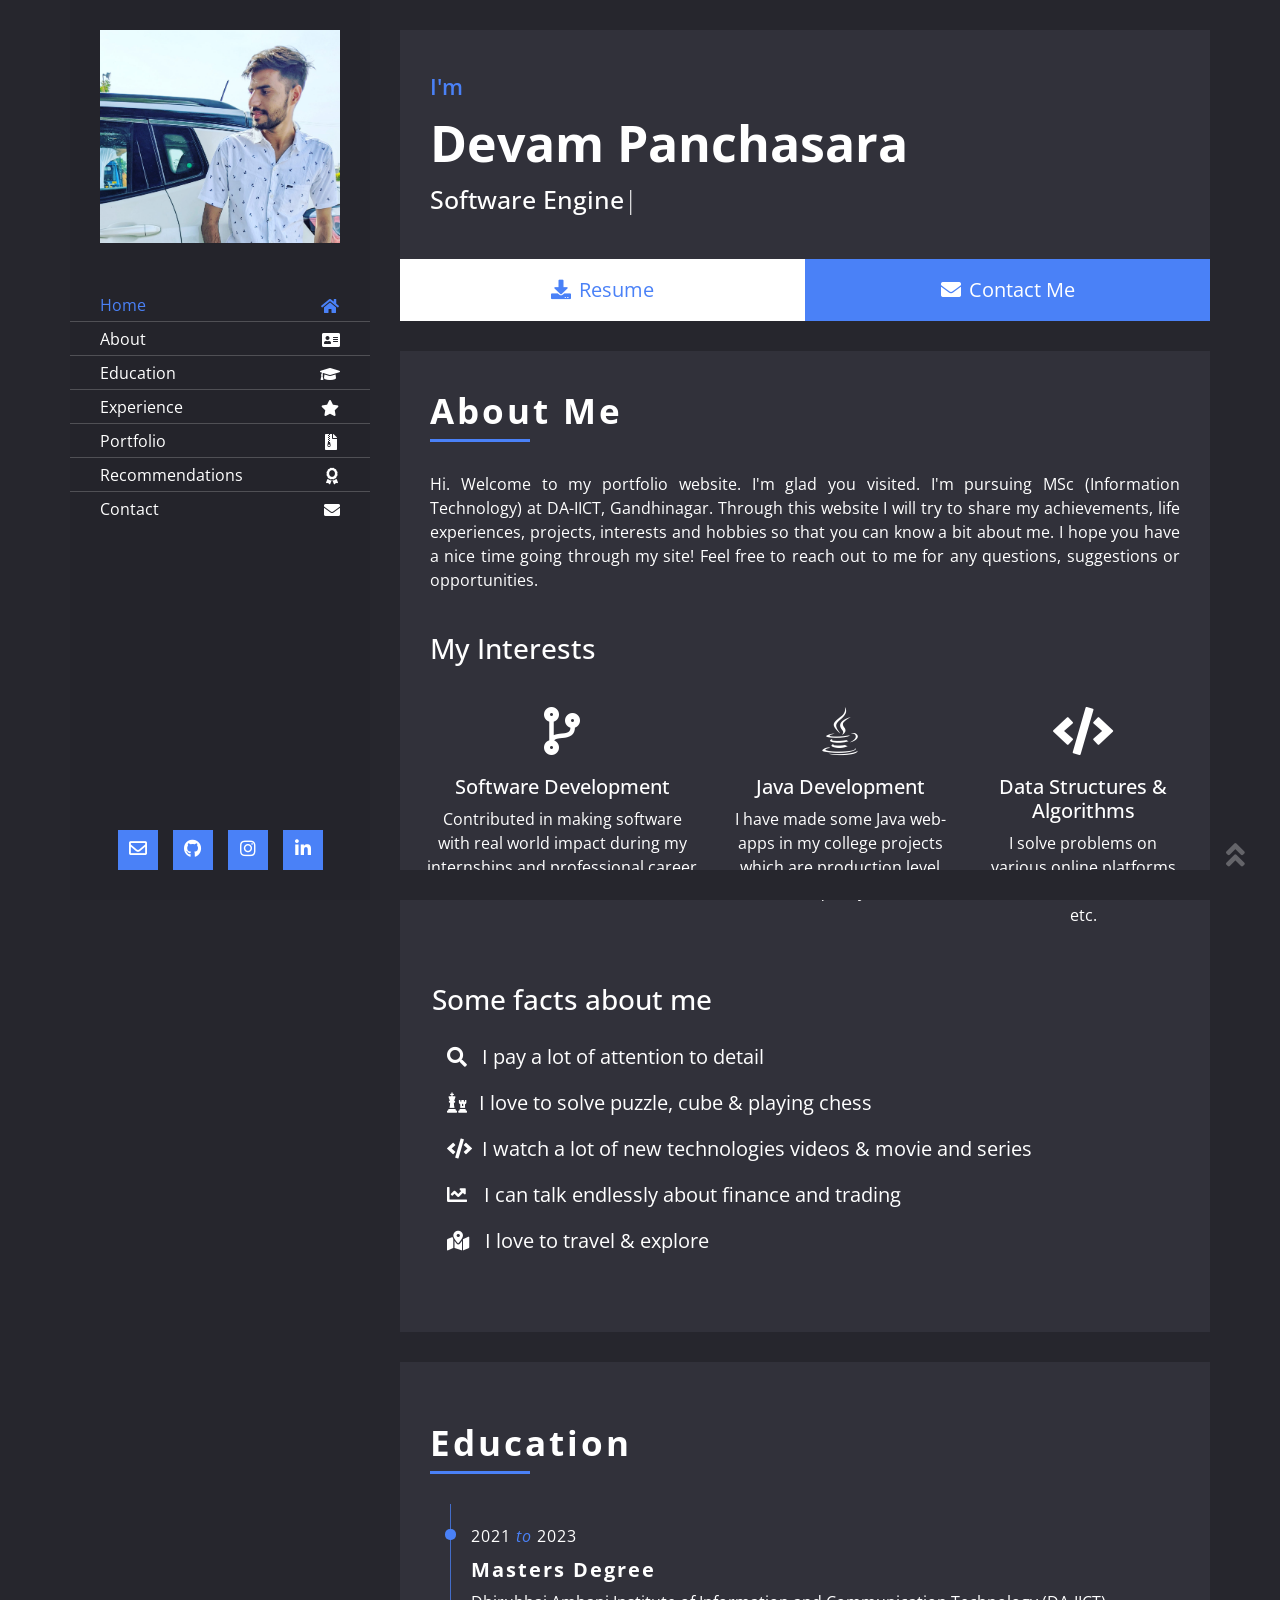
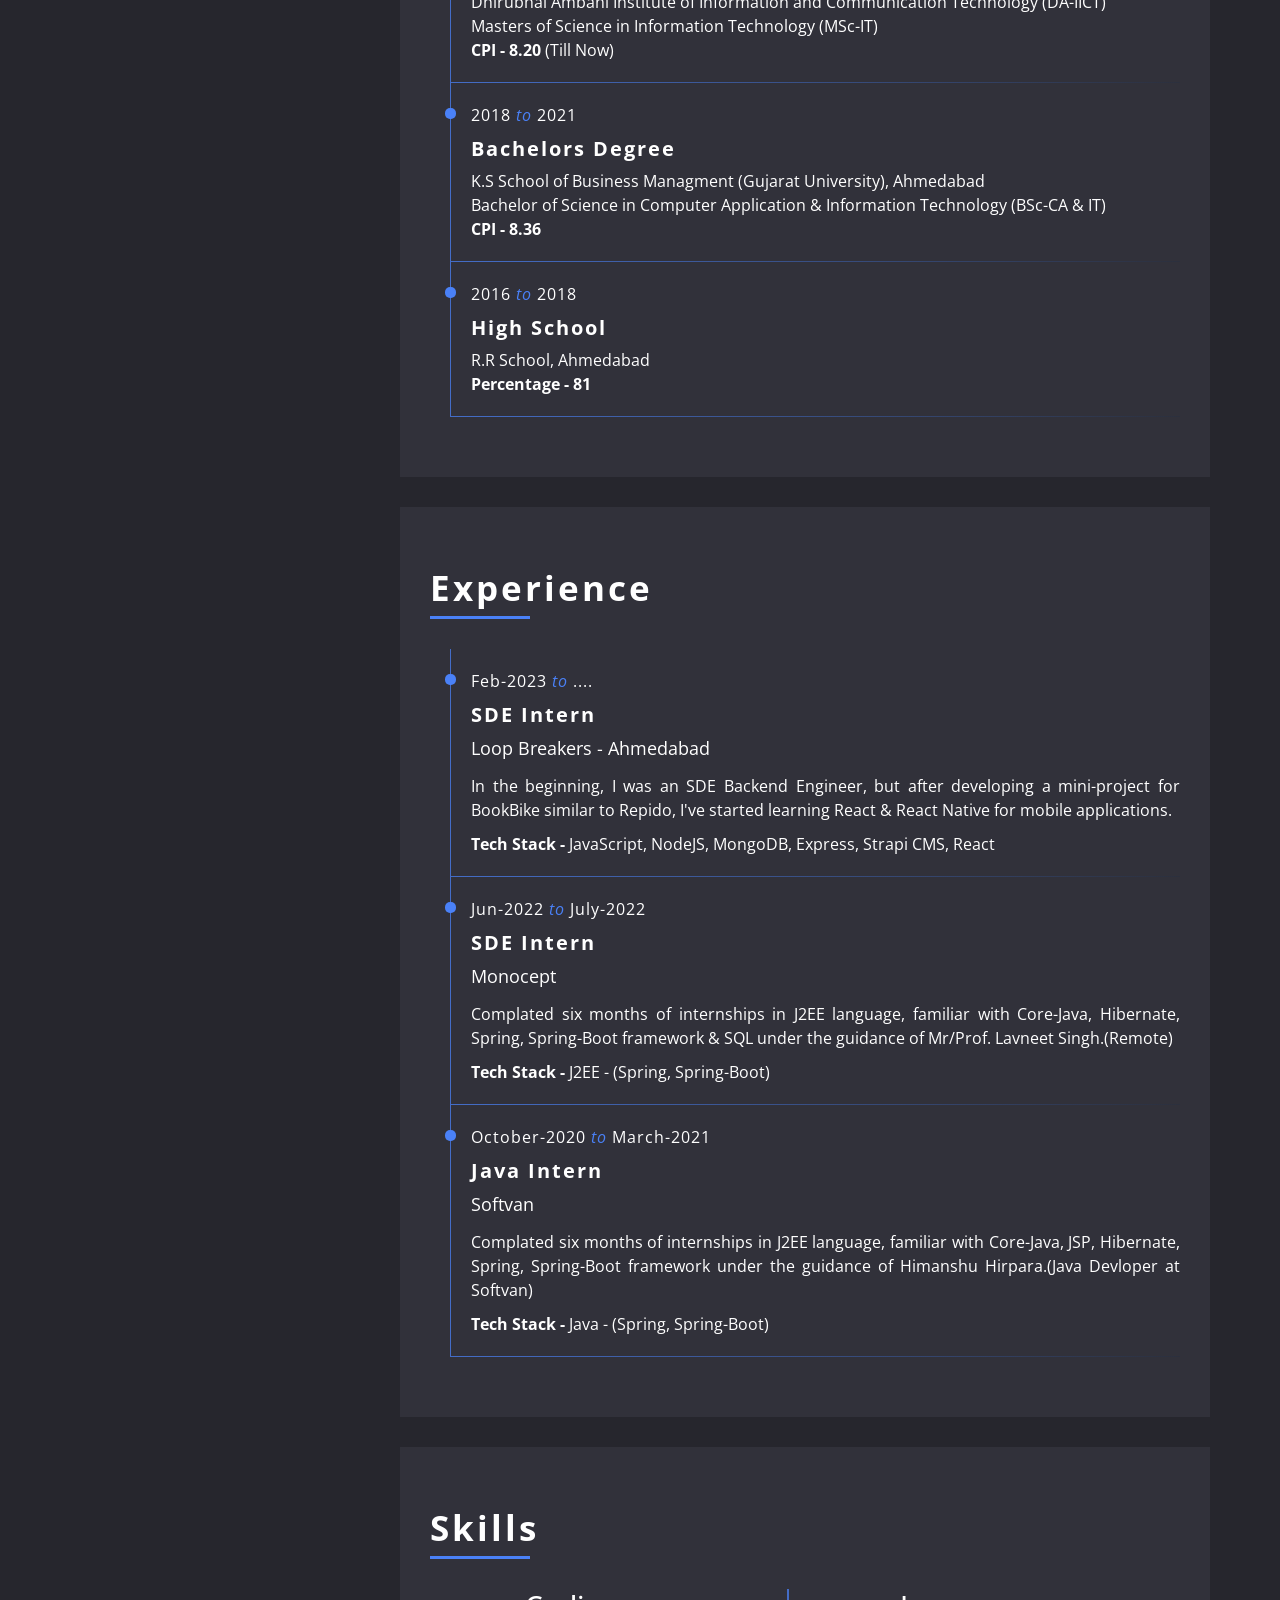
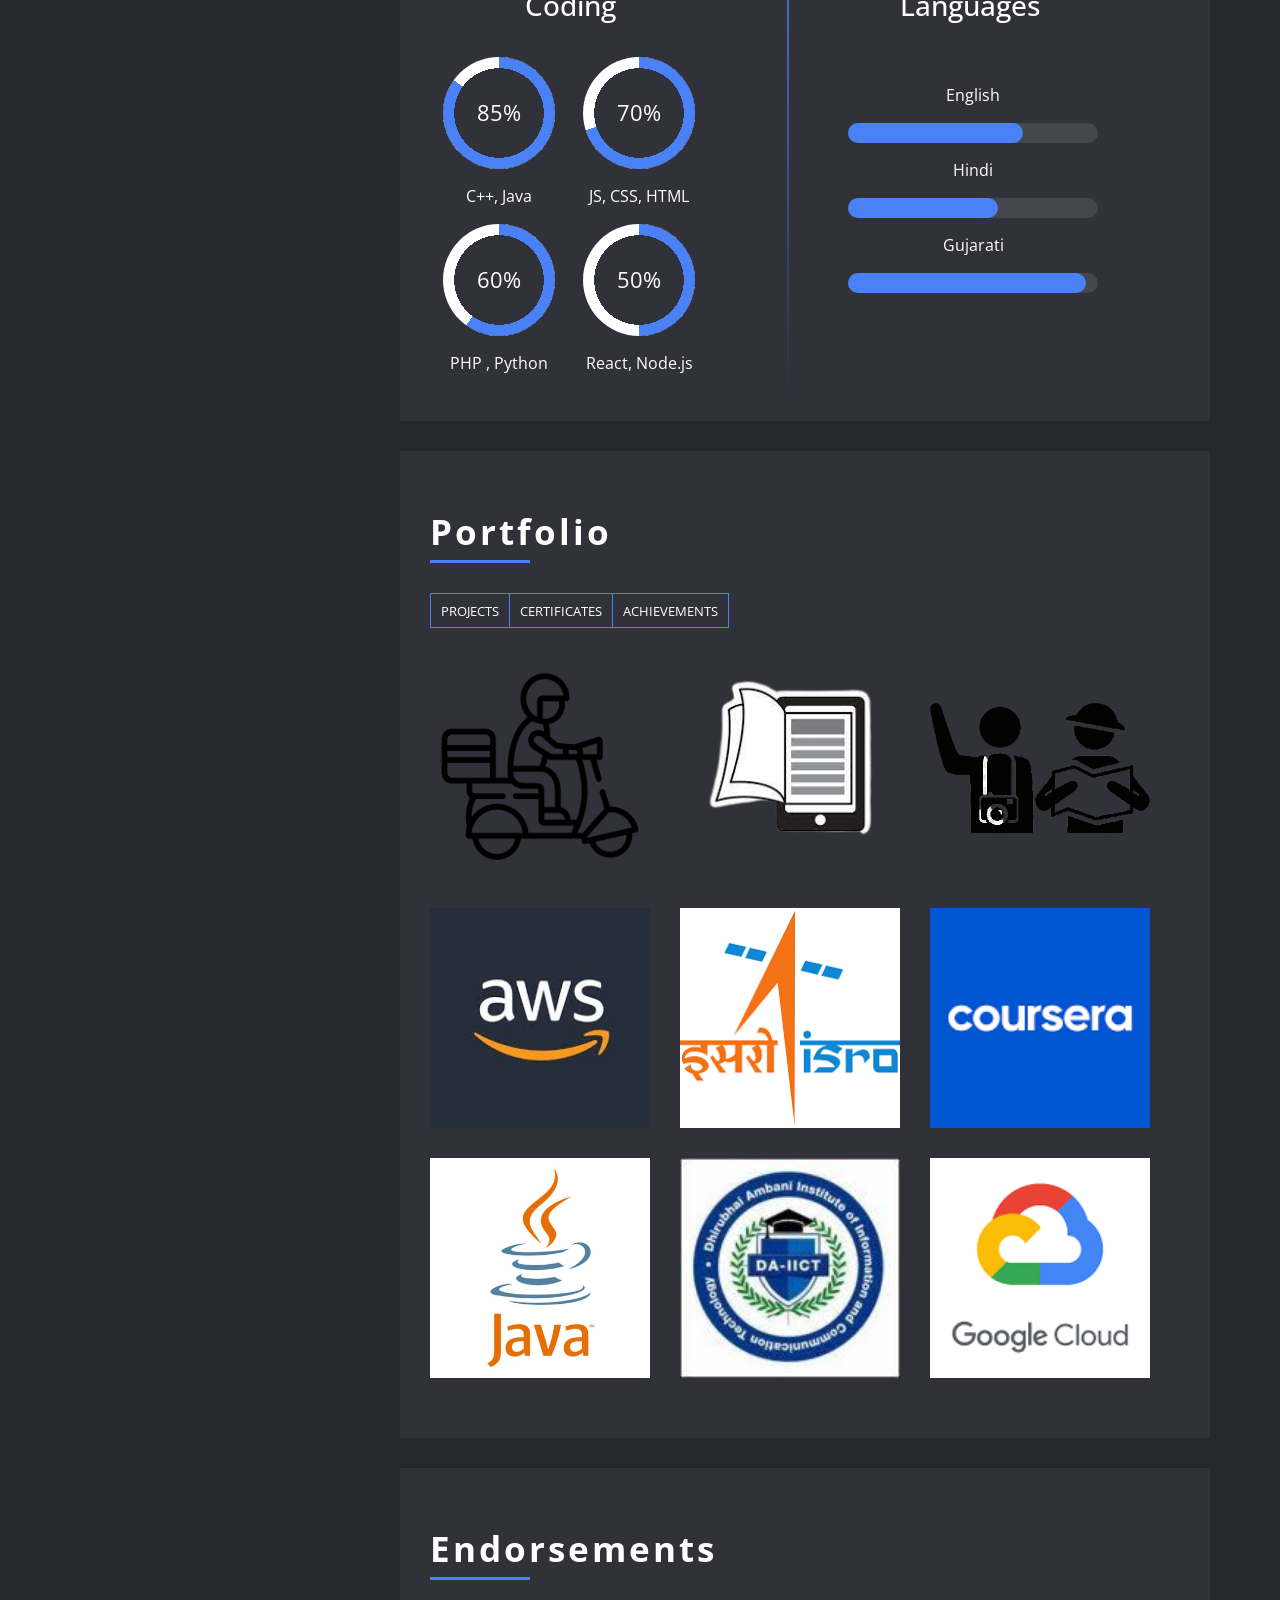
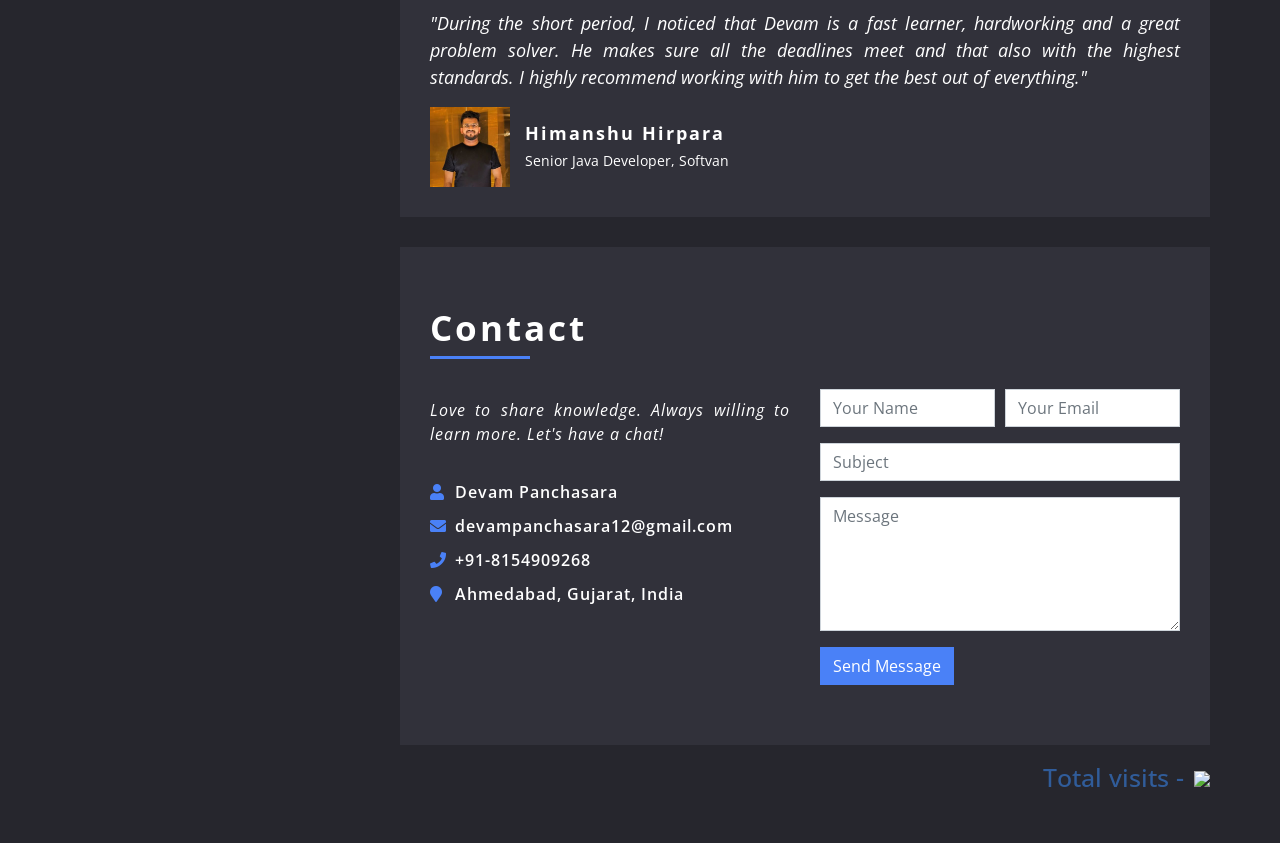
==== index.html @ a8c84885 "loop breakers added" ====
<!DOCTYPE html>
<html lang="en">
    <head>
        <meta charset="utf-8">
        <title>Devam Panchasara</title>
        <meta content="width=device-width" name="viewport">
        <html xmlns="http://www.w3.org/1999/xhtml" xmlns:fb="http://ogp.me/ns/fb#">

        <!-- Favicon -->
        <link href="img/favicon.ico" rel="icon">

        <link href="https://fonts.googleapis.com/css2?family=Open+Sans:300;400;600;700;800&display=swap" rel="stylesheet">
        <link href="https://stackpath.bootstrapcdn.com/bootstrap/4.4.1/css/bootstrap.min.css" rel="stylesheet">
        <link href="https://cdnjs.cloudflare.com/ajax/libs/font-awesome/5.12.0/css/all.min.css" rel="stylesheet">
        <link href="css/slick.css" rel="stylesheet">
        <link href="css/slick-theme.css" rel="stylesheet">
        <link href="css/style.css" rel="stylesheet">
    </head>

    <body data-spy="scroll" data-target=".navbar" data-offset="51">
        <div class="wrapper">
            <div class="sidebar">
                <div class="sidebar-header">
                    <img src="img/profile.jpg" alt="Image">
                </div>
                <div class="sidebar-content">
                    <nav class="navbar navbar-expand-md bg-dark navbar-dark">
                        <button type="button" class="navbar-toggler" data-toggle="collapse" data-target="#navbarCollapse">
                            <span class="navbar-toggler-icon"></span>
                        </button>
                        <div class="collapse navbar-collapse" id="navbarCollapse">
                            <ul class="nav navbar-nav">
                                <li class="nav-item">
                                    <a class="nav-link" href="#header">Home<i class="fa fa-home" style="margin-right: 1px;"></i></a>
                                </li> 
                                <li class="nav-item">
                                    <a class="nav-link" href="#about">About<i class="fa fa-address-card"></i></a>
                                </li>
                                <li class="nav-item">
                                    <a class="nav-link" href="#education">Education<i class="fa fa-graduation-cap"></i></a>
                                </li>
                                <li class="nav-item">
                                    <a class="nav-link" href="#experience">Experience<i class="fa fa-star" style="margin-right: 1px;"></i></a>
                                </li>
                                <li class="nav-item">
                                    <a class="nav-link" href="#portfolio">Portfolio<i class="fa fa-file-archive" style="margin-right: 3px;"></i></a>
                                </li>
                                <li class="nav-item">
                                    <a class="nav-link" href="#recommendations">Recommendations<i class="fas fa-award" style="margin-right: 2px;"></i></a>
                                </li> 
                                <li class="nav-item">
                                    <a class="nav-link" href="#contact">Contact<i class="fa fa-envelope"></i></a>
                                </li>
                            </ul>
                        </div>
                    </nav>
                </div>
                <div class="sidebar-footer">
                    <a href="mailto:devampanchasara12@gmail.com"><i class="far fa-envelope"></i></a>
                    <a href="http://www.github.com/DevamPanchasara" target="_blank"><i class="fab fa-github"></i></a>
                    <a href="http://www.instagram.com/devam_dz" target="_blank"><i class="fab fa-instagram"></i></a>
                    <a href="https://www.linkedin.com/in/devam-panchasara" target="_blank"><i class="fab fa-linkedin-in"></i></a>
                </div>
            </div>
            <div class="content">
                <!-- Header Start -->
                <div class="header" id="header">
                    <div class="content-inner">
                        <p>I'm</p>
                        <h1>Devam Panchasara</h1>
                        <h2></h2>
                        <div class="typed-text">Software Engineer, Java Developer, Web Developer</div>
                    </div>
                </div>
                <!-- Header End -->
                
                <!-- Large Button Start -->
                <div class="large-btn">
                    <div class="content-inner">
                        <a class="btn" href="https://drive.google.com/file/d/1rMXhRBv59Qttf85eU58p6tVyhdcYehUd/view?usp=sharing" target="_blank"><i class="fa fa-download"></i>Resume</a>
                        <a class="btn" href="#contact"><i class="fa fa-envelope"></i>Contact Me</a>
                    </div>
                </div>
                <!-- Large Button End -->
                
                <!-- About Start -->
                <div class="about" id="about">
                    <div class="content-inner">
                        <div class="circular-profile">
                            <img src="img/profile.jpg" alt="Image" class="circular-img" style="width: 200px;height: 200px;">
                        </div>
                        </br>
                        <div class="content-header">
                            <h2>About Me</h2>
                        </div>
                        <div class="row align-items-center">
                            <div class="col-md-6 about-margin">
                                <p>Hi. Welcome to my portfolio website. I'm glad you visited. I'm pursuing MSc (Information Technology) at DA-IICT, Gandhinagar. 
                                    Through this website I will try to share my achievements, life experiences, projects, interests and hobbies so that you can know a bit about me.
                                    I hope you have a nice time going through my site! Feel free to reach out to me for any questions, suggestions or opportunities.
                                </p>
                            </br>
                            <h3>My Interests</h3>
                            </br>
                            </div>
                            <div class="interests-col">
                                <div class="srv-col interests-sub">
                                    <span class="fas fa-3x fa-code-branch"></span>
                                    <h5 style="margin-top: 20px;">Software Development</h5>
                                    <p>Contributed in making software with real world impact during my internships and professional career</p>
                                </div> 
                                <div class="srv-col interests-sub">
                                    <i class="fab fa-3x fa-java"></i>
                                    <h5 style="margin-top: 20px;">Java Development</h5>
                                    <p>I have made some Java web-apps in my college projects which are production level quality</p>
                                </div>
                                <div class="srv-col interests-sub">
                                    <i class="fa fa-3x fa-code"></i>
                                    <h5 style="margin-top: 20px;">Data Structures & Algorithms</h5>
                                    <p>I solve problems on various online platforms like Leetcode, Hackerrank, etc.</p> <!--Codechef, Codeforces-->
                                </div>
                            </div>
                            <div class="miscellaneous">
                                </br>
                                <h3 style="margin-bottom: 25px; text-align: left;">Some facts about me</h3>
                                <div class="miscellaneous-item">
                                    <div>
                                        <i class="fas fa-search" style="margin-right:15px;"></i>
                                    </div>
                                    <div>
                                        <p>I pay a lot of attention to detail</p>
                                    </div>
                                </div>
                                <div class="miscellaneous-item">
                                    <div>
                                        <i class="fas fa-chess" style="margin-right:12px;"></i>
                                    </div>
                                    <div>
                                        <p>I love to solve puzzle, cube & playing chess</p>  
                                    </div>
                                </div>
                                <div class="miscellaneous-item">
                                    <div>
                                        <i class="fa fa-code" style="margin-right:10px;"></i>
                                    </div>
                                    <div>
                                        <p>I watch a lot of new technologies videos & movie and series</p>
                                    </div>
                                </div>
                                <div class="miscellaneous-item">
                                    <div>
                                        <i class="fas fa-chart-line" style="margin-right:17px;"></i>
                                    </div>
                                    <div>
                                        <p>I can talk endlessly about finance and trading</p>
                                    </div>
                                </div>
                                <div class="miscellaneous-item">
                                    <div>
                                        <i class="fas fa-map-marked-alt" style="margin-right:15px;"></i>
                                    </div>
                                    <div>
                                        <p>I love to travel & explore</p>
                                    </div>
                                </div>
                                <!-- <div class="miscellaneous-item">
                                    <div>
                                        <i class="fas fa-hamburger" style="margin-right:17px;"></i>
                                    </div>
                                    <div>
                                        <p>I do food blogging sometimes <a href="https://www.instagram.com/decoding_food/" target="_blank">@decoding_food</a></p>
                                    </div>
                                </div>  -->                                   
                            </div>
                        </div>
                    </div>
                </div>
                <!-- About End -->
                


                <!-- Education Start -->
                <div class="education" id="education">
                    <div class="content-inner">
                        <div class="content-header">
                            <h2>Education</h2>
                        </div>
                        <div class="align-items-center">
                            <div>
                                <div class="edu-col border-btm">
                                    <span>2021 <i>to </i> 2023 </span>
                                    <h3>Masters Degree</h3>
                                    <p>Dhirubhai Ambani Institute of Information and Communication Technology (DA-IICT)</p>
                                    <p>Masters of Science in Information Technology (MSc-IT)</p>
                                    <p><strong>CPI - 8.20 </strong> (Till Now)</p>
                                </div>
                            </div>
                            <div>
                                <div class="edu-col border-btm">
                                    <span>2018 <i>to </i>2021</span>
                                    <h3>Bachelors Degree</h3>
                                    <p>K.S School of Business Managment (Gujarat University), Ahmedabad</p>
                                    <p>Bachelor of Science in Computer Application & Information Technology (BSc-CA & IT)</p>
                                    <p><strong>CPI - 8.36</strong></p>
                                </div>
                            </div>
                            <div>
                                <div class="edu-col border-btm">
                                    <span>2016 <i>to </i>2018</span>
                                    <h3>High School</h3>
                                    <p>R.R School, Ahmedabad</p>
                                    <!-- <p>Commerce - PCB with CS</p> -->
                                    <p><strong>Percentage - 81</strong></p>
                                </div>
                            </div>
                        </div>
                    </div>
                </div>
                <!-- Education Start -->
                
                <!-- Experience Start -->
                <div class="education" id="experience">
                    <div class="content-inner">
                        <div class="content-header">
                            <h2>Experience</h2>
                        </div>
                        <div class="align-items-center">
                            <!-- <div>
                                <div class="edu-col border-btm">
                                    <span>April-2022 <i>to </i> Present</span>
                                    <h3>Software Development Engineer</h3>
                                    <p class="company-name">ShareChat</p>
                                    <p class="internship-details">Currently working as a backend developer in the platform team.</p>
                                    <p><strong>Tech Stack - </strong>Java, GCP, Kafka</p>
                                </div>
                            </div>
                            <div>
                                <div class="edu-col border-btm">
                                    <span>Sept-2021 <i>to </i> March-2022</span>
                                    <h3>Java Associate</h3>
                                    <p class="company-name">Publicis Sapient</p>
                                    <p class="internship-details">Worked as an Associate Java developer for Lloyds Bank, UK.</p>
                                    <p><strong>Tech Stack - </strong>Core Java, Spring</p>
                                </div>
                            </div>-->
                            <div>
                                <div class="edu-col border-btm">
                                    <span>Feb-2023 <i>to </i> ....   </span> 
                                    <h3>SDE Intern</h3>
                                    <p class="company-name">Loop Breakers - Ahmedabad</p>
                                    <p class="internship-details">In the beginning, I was an SDE Backend Engineer, but after developing a mini-project for BookBike similar to Repido, I've started learning React & React Native for mobile applications.</p>
                                    <p><strong>Tech Stack - </strong>JavaScript, NodeJS, MongoDB, Express, Strapi CMS, React </p>
                                </div>
                            </div>
                            
                            <div>
                                <div class="edu-col border-btm">
                                    <span>Jun-2022 <i>to </i> July-2022</span>
                                    <h3>SDE Intern</h3>
                                    <p class="company-name">Monocept</p>
                                    <p class="internship-details">Complated six months of internships in J2EE language, familiar with Core-Java, Hibernate, Spring, Spring-Boot framework & SQL under the guidance of Mr/Prof. Lavneet Singh.(Remote)</p>
                                    <p><strong>Tech Stack - </strong>J2EE - (Spring, Spring-Boot)</p>
                                </div>
                            </div> 
                            <div>
                                <div class="edu-col border-btm">
                                    <span>October-2020 <i>to </i> March-2021</span>
                                    <h3>Java Intern</h3>
                                    <p class="company-name">Softvan</p>
                                    <p class="internship-details">Complated six months of internships in J2EE language, familiar with Core-Java, JSP, Hibernate, Spring, Spring-Boot framework under the guidance of Himanshu Hirpara.(Java Devloper at Softvan)</p>
                                    <p><strong>Tech Stack - </strong>Java - (Spring, Spring-Boot)</p>
                                </div>
                            </div>
                        </div>
                    </div>
                </div>
                <!-- Experience Start -->
                
                <!-- Service Start -->
                <div class="service" id="service">
                    <div class="content-header">
                        <h2>Skills</h2>
                    </div>
                    <div class="content-inner skill-arrangement">
                        <div style="max-width: 350px; min-width: 310px;">
                            <h3 style="margin-left: 95px; margin-bottom: 20px;">Coding</h3>
                            <div class="row">
                                <div class="skills">
                                    <div role="progressbar" aria-valuenow="85" aria-valuemin="0" aria-valuemax="100" style="--value:85"></div>
                                    <div class="skill-name">
                                        <p>C++, Java</p>
                                    </div>
                                    <div role="progressbar" aria-valuenow="80" aria-valuemin="0" aria-valuemax="100" style="--value:60"></div>
                                    <div class="skill-name">
                                        <p>PHP , Python</p>
                                    </div>
                                </div>
                                <div class="skills">
                                    <div role="progressbar" aria-valuenow="70" aria-valuemin="0" aria-valuemax="100" style="--value:70"></div>
                                    <div class="skill-name">
                                        <p>JS, CSS, HTML</p>
                                    </div>
                                    <div role="progressbar" aria-valuenow="75" aria-valuemin="0" aria-valuemax="100" style="--value:50"></div>
                                    <div class="skill-name">
                                        <p>React, Node.js</p>
                                    </div>

                                </div>
                            </div>
                        </div>
                        <div class = "vertical-border"></div>
                        <div class="row language-margin" style="max-width: 50%; min-width: 310px; max-height: 340px;">
                            <h3 style="margin-left: 80px; margin-bottom: -5px;">Languages</h3>
                            <div>
                                <div class="skills">
                                    <div class="skill-name">
                                        <p>English</p>
                                    </div>
                                    <div class="progress-lang">
                                        <div class="progress-value" style="--value:70%"></div>
                                    </div>
                                    <div class="skill-name">
                                        <p>Hindi</p>
                                    </div>
                                    <div class="progress-lang">
                                        <div class="progress-value" style="--value:60%"></div>
                                    </div>
                                    <div class="skill-name">
                                        <p>Gujarati</p>
                                    </div>
                                    <div class="progress-lang">
                                        <div class="progress-value" style="--value:95%"></div>
                                    </div>
                                
                                </div>
                            </div>
                        </div>
                    </div>
                </div>
                <!-- Service Start -->
                
                <!-- Portfolio Start -->
                <div class="portfolio" id="portfolio">
                    <div class="content-inner">
                        <div class="content-header">
                            <h2>Portfolio</h2>
                        </div>
                        <div class="row">
                            <div class="col-lg-12">
                                <ul id="portfolio-flters">
                                    <li data-filter=".projects">Projects</li>
                                    <li data-filter=".certificates">Certificates</li>
                                    <li data-filter=".achievements">Achievements</li>
                                </ul>
                            </div>
                        </div>
                        <div class="row portfolio-container">
                            <div class="col-lg-4 col-md-6 portfolio-item projects">
                                <div class="portfolio-wrap">
                                    <figure>
                                        <img src="img/bookyourtiffin.png" class="img-fluid" alt="">
                                        <a href="https://github.com/DevamPanchasara/BookYourTiffin" target="_blank" class="link-details" title="More Details"><i class="fab fa-github"></i></a>
                                        <a class="portfolio-title">Book Your Tiffin<span>Website</span></a>
                                    </figure>
                                </div>
                            </div>

                            <div class="col-lg-4 col-md-6 portfolio-item projects">
                                <div class="portfolio-wrap">
                                    <figure>
                                        <img src="img/E-book.png" class="img-fluid" alt="">
                                        <a href="https://github.com/DevamPanchasara/E_Book_Maker" target="_blank" class="link-details" title="More Details"><i class="fab fa-github"></i></a>
                                        <a class="portfolio-title">E-book Maker <span>Website</span></a>
                                    </figure>
                                </div>
                            </div>

                            <div class="col-lg-4 col-md-6 portfolio-item projects">
                                <div class="portfolio-wrap">
                                    <figure>
                                        <img src="img/Travel.png" class="img-fluid" alt="">
                                        <a href="https://github.com/DevamPanchasara/Tours-Travel" target="_blank" class="link-details" title="More Details"><i class="fab fa-github"></i></a>
                                        <a class="portfolio-title">Tours & Travel <span>Website</span></a>
                                    </figure>
                                </div>
                            </div>

                            <div class="col-lg-4 col-md-6 portfolio-item certificates">
                                <div class="portfolio-wrap">
                                    <figure>
                                        <img src="img/AWS.jpg" class="img-fluid" alt="">
                                        <a href="https://drive.google.com/file/d/10UD6Wq6Qt8n9U_2kc1x-lgdqXuQcMYuQ/view?usp=sharing" target="_blank" class="link-details" title="More Details"><i class="fa fa-link"></i></a>
                                        <a class="portfolio-title">AWS Builder online Series<span>Training</span></a>
                                    </figure>
                                </div>
                            </div>

                            

                            <div class="col-lg-4 col-md-6 portfolio-item certificates">
                                <div class="portfolio-wrap">
                                    <figure>
                                        <img src="img/ISRO.png" class="img-fluid" alt="">
                                        <a href="https://drive.google.com/file/d/15biPvxapBgGVRpweHAXJRO3W5WO0y1SC/view?usp=sharing" target="_blank" class="link-details" title="More Details"><i class="fa fa-link"></i></a>
                                        <a class="portfolio-title">ISRO Python Courses<span>Training</span></a>
                                    </figure>
                                </div>
                            </div>

                            <div class="col-lg-4 col-md-6 portfolio-item certificates">
                                <div class="portfolio-wrap">
                                    <figure>
                                        <img src="img/Coursera.png" class="img-fluid" alt="">
                                        <a href="https://coursera.org/share/e13dff84b96c5691224e055a1cfbc795" target="_blank" class="link-details" title="More Details"><i class="fa fa-link"></i></a>
                                        <a class="portfolio-title">Crash Course on Python<span>Google</span></a>
                                    </figure>
                                </div>
                            </div>

                            <div class="col-lg-4 col-md-6 portfolio-item certificates">
                                <div class="portfolio-wrap">
                                    <figure>
                                        <img src="img/JAVA.jpg" class="img-fluid" alt="">
                                        <a href="https://www.sololearn.com/certificates/course/en/24516999/1068/landscape/png" target="_blank" class="link-details" title="More Details"><i class="fa fa-link"></i></a>
                                        <a class="portfolio-title">Java Sololearn<span>Courses</span></a>
                                    </figure>
                                </div>
                            </div>

                            <div class="col-lg-4 col-md-6 portfolio-item certificates">
                                <div class="portfolio-wrap">
                                    <figure>
                                        <img src="img/DAIICT.jpg" class="img-fluid" alt="">
                                        <a href="https://drive.google.com/file/d/1BxDfjXyy2Go_BWiwOOyp2kPt56co7aXy/view?usp=sharing" target="_blank" class="link-details" title="More Details"><i class="fa fa-link"></i></a>
                                        <a class="portfolio-title">Winter Code 4.0<span>Student Club, DA-IICT</span></a>
                                    </figure>
                                </div>
                            </div>

                            <div class="col-lg-4 col-md-6 portfolio-item achievements">
                                <div class="portfolio-wrap">
                                    <figure>
                                        <img src="img/GoogleCloud.png" class="img-fluid" alt="">
                                        <a href="https://www.cloudskillsboost.google/public_profiles/b92838f8-953a-427c-aaee-9270e07db96e" target="_blank" class="link-details" title="More Details"><i class="fa fa-link"></i></a>
                                        <a class="portfolio-title">Google Cloud<span>Training</span></a>
                                    </figure>
                                </div>
                            </div>

                          
                        </div>
                    </div>
                </div>
                <!-- Portfolio Start -->
                


                <!-- Review Start -->
                <div class="review" id="recommendations">
                    <div class="content-inner">
                        <div class="content-header">
                            <h2>Endorsements</h2>
                        </div>
                        <div class="row align-items-center review-slider">
                            <div class="col-md-12">
                                <div class="review-slider-item">
                                    <div class="review-text">
                                        <p>
                                            "During the short period, I noticed that Devam is a fast learner, hardworking and a great problem solver.  He makes sure all the deadlines meet and that also with the highest standards. I highly recommend working with him to get the best out of everything."
                                        </p>
                                    </div>
                                    <div class="review-img">
                                        <img src="img/Himanshu Hirpara.png" alt="Image">
                                        <div class="review-name">
                                            <h3>Himanshu Hirpara</h3>
                                            <p>Senior Java Developer, Softvan</p>
                                        </div>
                                    </div>
                                </div>
                            </div>
                        </div>
                    </div>
                </div>
                <!-- Review End -->

                <!-- Contact Start -->
                <div class="contact" id="contact">
                    <div class="content-inner">
                        <div class="content-header">
                            <h2>Contact</h2>
                        </div>
                        <div class="row align-items-center">
                            <div class="col-md-6">
                                <div class="contact-info">
                                    <p style="font-style:oblique; font-weight:400">Love to share knowledge. Always willing to learn more. Let's have a chat!</p><br>
                                    <p><i class="fa fa-user"></i>Devam Panchasara</p>
                                    <p><i class="fa fa-envelope"></i><a href="mailto:devampanchasara12@gmail.com">devampanchasara12@gmail.com</a></p>
                                    <p><i class="fa fa-phone"></i><a href="tel:+918154909268">+91-8154909268</a></p>
                                    <p><i class="fa fa-map-marker"></i>Ahmedabad, Gujarat, India</p>
                                </div>
                            </div>
                            <div class="social-mobile">
                                <a href="mailto:devampanchasara12@gmail.com"><i class="far fa-envelope"></i></a>
                                <a href="http://www.github.com/DevamPanchasara" target="_blank"><i class="fab fa-github"></i></a>
                                <a href="http://www.instagram.com/devam_dz" target="_blank"><i class="fab fa-instagram"></i></a>
                                <a href="http://www.linkedin.com/in/devam-panchasara" target="_blank"><i class="fab fa-linkedin-in"></i></a>
                            </div>
                            <div class="col-md-6">
                                <div class="form">
                                    <form
                                    action="https://formspree.io/f/mjvllbjy"
                                    method="POST">
                                        <div class="form-row">
                                            <div class="form-group col-md-6">
                                                <input type="text" name="name" class="form-control" placeholder="Your Name" />
                                            </div>
                                            <div class="form-group col-md-6">
                                                <input type="email" name="email" class="form-control" placeholder="Your Email" />
                                            </div>
                                        </div>
                                        <div class="form-group">
                                            <input type="text" name="subject" class="form-control" placeholder="Subject" />
                                        </div>
                                        <div class="form-group">
                                            <textarea class="form-control" name="message" rows="5" placeholder="Message"></textarea>
                                        </div>
                                        <div><button class="btn" type="submit">Send Message</button></div>
                                    </form>
                                </div>
                            </div>
                        </div>
                    </div>
                </div>
                <!-- Contact End -->  
                <div style="display:flex; flex-direction: row-reverse;margin-top: 20px;">
                    <a href="https://www.freecounterstat.com" title="free hit counter"><img src="https://counter2.stat.ovh/private/freecounterstat.php?c=l4q6mqy8al9lm6sk7z84x3nfakm981qu" border="0"></a>       
                    <p style="font-size: 25px;color:#3a89f08e; margin-right: 10px; margin-top: -6px; font-weight: 500;">Total visits - </p>       
                </div>
            </div>
        </div>
        
        <!-- Back to Top -->
        <a href="#" class="back-to-top"><i class="fa fa-angle-double-up"></i></a>
        
        <!-- JavaScript Libraries -->
        <script src="https://code.jquery.com/jquery-3.4.1.min.js"></script>
        <script src="https://stackpath.bootstrapcdn.com/bootstrap/4.4.1/js/bootstrap.bundle.min.js"></script>
        <script src="js/easing.min.js"></script>
        <script src="js/slick.min.js"></script>
        <script src="js/typed.min.js"></script>
        <script src="js/waypoints.min.js"></script>
        <script src="js/isotope.pkgd.min.js"></script>
        <script src="js/main.js"></script>
    </body>
</html>
---- css/style.css ----
/**********************************/
/********** General CSS ***********/
/**********************************/
body {
    color: #ffffff;
    text-align: justify;
    background: #26262d;
    min-width: 437px;
    font-family: 'Open Sans', -apple-system, BlinkMacSystemFont, 'Segoe UI', Roboto, Oxygen, Ubuntu, Cantarell, 'Open Sans', 'Helvetica Neue', sans-serif;
}

@media (max-width: 400px) {
    body{
        text-align: left;
    }
}

a {
    color: #ffffff;
    transition: all .3s;
}

a:hover,
a:active,
a:focus {
    color: #4a81f7;
    outline: none;
    text-decoration: none;
}

.btn:focus {
    box-shadow: none;
}


/**********************************/
/****** Layout with Sidebar *******/
/**********************************/
.wrapper {
    position: relative;
    margin: 0 auto;
    width: 100%;
    max-width: 1140px;
}

.wrapper .sidebar {
    position: fixed;
    top:0;
    z-index: 1;
    width: 100%;
    float: left;
    background: #24242b;
}

.wrapper .content {
    position: relative;
    width: 100%;
    padding: 15px;
    float: left;    
    background: #26262d;
}

.wrapper .sidebar-header,
.wrapper .sidebar-footer {
    display: none;
    padding: 30px;
}

.navbar {
    padding: 15px;
    background: #24242b !important;
}

.navbar-expand-md .navbar-nav .nav-item {
    width: 100%;
    border-top: 1px solid rgba(255, 255, 255, .2);
}

.navbar-expand-md .navbar-nav .nav-item:first-child{
    border-top: none;
}

.navbar-expand-md .navbar-nav .nav-link {
    color: #ffffff;
    padding: 5px 15px 7px 15px;
    transition: all .3s;
}

.navbar-expand-md .navbar-nav .nav-link i {
    color: #ffffff;
    float: right;
    padding-top: 5px;
    transition: all .3s;
}

.navbar-expand-md .navbar-nav .nav-link:hover,
.navbar-expand-md .navbar-nav .nav-link.active {
    color: #4a81f7;
}

.navbar-expand-md .navbar-nav .nav-link:hover i,
.navbar-expand-md .navbar-nav .nav-link.active i{
    color: #4a81f7;
}


.wrapper .content {
    -webkit-transition: margin 200ms ease-out;
    -moz-transition: margin 200ms ease-out;
    -o-transition: margin 200ms ease-out;
    transition: margin 200ms ease-out;
}

@media (max-width: 768px) {
    .header {
        margin-top: 60px;
    }
}

.social-mobile
{   
    display: none;
    width: 100%;
    margin: auto;
    padding: 15px;
    font-size: 30px;
    text-align: center;
    background: #31313a;
}
@media (max-width:768px)
{
    .social-mobile
    {
        display: block;
    }
    .social-mobile a {
        display: inline-block;
        width: 40px;
        height: 40px;
        padding: 5px 0;
        margin: 0 15px 15px 0;
        text-align: center;
        font-size: 18px;
        color: #ffffff;
        background: #4a81f7;
    }
    
    .social-mobile a:last-child {
        margin-right: 0;
    }

    .contact .contact-info {
        margin-bottom: 20px;
    }
    
    .social-mobile a:active {
        color: #4a81f7;
        background: #31313a;
    }
}

@media (min-width: 768px) {
    .wrapper .content {
        padding: 30px 0px 30px 30px;
    }
    .contact .contact-info {
        margin-bottom: 100px;
    }
    
    .wrapper .content::before,
    .wrapper .content::after {
        position: fixed;
        content: "";
        width: 100%;
        height: 30px;
        background: #26262d;
        z-index: 1;
    }
    
    .wrapper .content::before {
        top: 0;
    }
    
    .wrapper .content::after {
        bottom: 0;
    }
    
    .wrapper .sidebar {
        position: fixed;
        width: 300px;
        height: 100%;
        margin-left: -250px;
        float: left;
        overflow: auto;
        scrollbar-width: thin;
        scrollbar-color: gray;
        z-index: 2;
    }

    .wrapper .sidebar:hover {
        margin-left: 0px;
    }
    
    .wrapper .content {
        position: relative;
        width: calc(100% - 50px);
        margin-left: 50px;
        float: right;
    }
    
    .wrapper .sidebar:hover  .sidebar-header {
        position: relative;
        display: block;
        width: 100%;
    }

    .wrapper .sidebar .sidebar-header img {
        width: 100%;
        height: auto;
    }
    
    .navbar-brand {
        display: none;
    }
    
    .navbar {
        padding: 15px 0;
        flex-direction: column;
    }
    
    .wrapper .sidebar:hover .navbar-expand-md .navbar-nav .nav-link {
        padding: 5px 30px 4px 30px;
    }
    
    .wrapper .sidebar::-webkit-scrollbar {
        width: 7px;
    }

    .wrapper .sidebar::-webkit-scrollbar-track {
        -webkit-box-shadow: inset 0 0 6px rgba(0,0,0,0.1);
    }

    .wrapper .sidebar::-webkit-scrollbar-thumb {
        background-color: darkgrey;
        outline: 1px solid slategrey;
        border-radius: 7px
    }
    
    .navbar-brand {
        display: none;
    }
    
    .sidebar .sidebar-footer {
        width: 300px;
        position: fixed;
        bottom: 0;
        padding: 15px;
        font-size: 0;
        text-align: center;
        background: #24242b;
    }
    
    .sidebar .sidebar-footer a {
        display: inline-block;
        width: 40px;
        height: 40px;
        padding: 5px 0;
        margin: 0 15px 15px 0;
        text-align: center;
        font-size: 18px;
        color: #ffffff;
        background: #4a81f7;
    }
    
    .sidebar .sidebar-footer a:last-child {
        margin-right: 0;
    }
    
    .sidebar .sidebar-footer a:hover {
        color: #4a81f7;
        background: #31313a;
    }
    
    .sidebar:hover .sidebar-footer {
        display: block;
    }
}

@media screen and (max-height: 570px) and (min-width: 992px)
{
    .wrapper .sidebar {
        margin: 0;
        height: 85%;
    }
}

@media (min-width: 992px) {
    .wrapper .sidebar {
        margin: 0;
    }

    .wrapper .content {
        width: calc(100% - 300px);
        margin-left: 300px;
    }

    .sidebar .sidebar-header {
        position: relative;
        display: block;
        width: 100%;
    }
    
    .navbar-expand-md .navbar-nav .nav-link {
        padding: 5px 30px 4px 30px;
    }
    
    .sidebar .sidebar-footer {
        display: block;
        margin: 0;
    }
}

@media (max-width: 1140px) {
    .wrapper .content {
        padding: 30px;
    }
}

@media (max-width: 576px) {
    .wrapper .content {
        padding: 15px;
    }
}


/**********************************/
/******** Back to Top CSS *********/
/**********************************/
.back-to-top {
    position: fixed;
    display: none;
    width: 30px;
    height: 30px;
    text-align: center;
    line-height: 1;
    font-size: 30px;
    right: 30px;
    bottom: 30px;
    transition: background 0.5s;
    z-index: 11;
}

.back-to-top i {
    color: #ffffff;
}

.back-to-top i:hover {
    color: #4a81f7;
}

.back-to-top {
    -webkit-animation: action 1s infinite  alternate;
    animation: action 1s infinite  alternate;
}

@-webkit-keyframes action {
    0% { transform: translateY(0); }
    100% { transform: translateY(-15px); }
}

@keyframes action {
    0% { transform: translateY(0); }
    100% { transform: translateY(-15px); }
}


/**********************************/
/*********** Header CSS ***********/
/**********************************/
.header {
    position: relative;
    background: #31313a;
    min-width: 300px;
}

.header .content-inner {
    padding: 40px 30px;
    background-size: contain;
}

.header p {
    color: #4a81f7;
    font-size: 22px;
    font-weight: 600;
    margin-bottom: 10px;
}

.header h1 {
    color: #ffffff;
    font-size: 50px;
    font-weight: 700;
}

.header h2 {
    display: inline-block;
    margin: 0;
    height: 25px;
    font-size: 25px;
}

.header .typed-text {
    display: none;
}

.header .typed-cursor {
    font-size: 25px;
    font-weight: 300;
    color: #ffffff;
}

.large-btn .content-inner {
    font-size: 0;
    min-width: 300px;
    border-bottom: 30px solid #26262d;
}

.large-btn .btn {
    position: relative;
    width: 50%;
    padding: 15px 0;
    color: #4a81f7;
    font-size: 20px;
    background: #ffffff;
    border-radius: 0;
}

.large-btn .btn:last-child {
    color: #ffffff;
    background: #4a81f7;
}

.large-btn .btn i {
    margin-right: 8px;
}

.large-btn .btn::after {
    position: absolute;
    content: "";
    width: 0;
    height: 100%;
    top: 0;
    left: 0;
    transition: all .3s;
}

.large-btn .btn:hover::after {
    width: 100%;
    background: rgba(61, 105, 250, 0.185);
}

.large-btn .btn:last-child:hover::after {
    width: 100%;
    background: rgba(255, 255, 255, 0.123);
}

/**********************************/
/******* Content Header CSS *******/
/**********************************/
.content-header {
    position: relative;
    width: 100%;
    margin-bottom: 30px;
    padding-bottom: 10px;
}

.content-header h2 {
    color: #ffffff;
    font-size: 35px;
    font-weight: 700;
    letter-spacing: 3px;
    margin: 0;
}

.content-header::after {
    content: '';
    position: absolute;
    display: block;
    width: 100px;
    height: 3px;
    bottom: 0;
    left: 0;
    background: #4a81f7;
}


/**********************************/
/*********** About CSS ************/
/**********************************/
.about {
    position: relative;
    padding: 60px 30px;
    width: 100%;
    min-width: 300px;
    background: #31313a;
    border-bottom: 30px solid #26262d;
}


.about img {
    width: 100%;
    height: auto;
}

.circular-profile
{
    display: none;
}
@media(max-width: 767.98px) {
    .circular-profile
    {
        display: flex;
        justify-content: center;
        margin-top: 20px;
    }
}
.circular-img {
    border-radius: 50%; 
    object-fit:cover;
  }

@media(max-width: 767.98px) {
    .about img {
        margin-bottom: 15px;
    }
}

.about .btn {
    border-radius: 0;
    color: #ffffff;
    background: #4a81f7;
    transition: all .3s;
}

.about .btn:hover {
    color: #4a81f7;
    background: #ffffff;
}

.about {
    padding-top: 15px;
}
.skills {
    padding-top: 15px;
    margin-left: 28px;
    align-items: center;
    justify-content: center;
    align-self: center;
}

.skill-align
{
    align-content: center;
}

.skill-name {
    margin-top: 15px;
    text-align: center;
}

.about .skill-name p {
    display: inline-block;
    margin-bottom: 5px;
    font-size: 16px;
    font-weight: 400;
}

.about .skill-name p:last-child {
    float: right;
}

.about .progress {
    height: 5px;
    border: 1px solid #4a81f7;
    border-radius: 0;
    background: #31313a;
}

.about .progress .progress-bar {
    width: 1px;
    background: #4a81f7;
    border-radius: 0;
    transition: 1s;
}

.progress-lang {
    background: rgba(255,255,255,0.1);
    justify-content: flex-start;
    border-radius: 100px;
    align-items: center;
    position: relative;
    padding: 0px;
    display: flex;
    height: 20px;
    width: 250px;
  }
  
  .progress-value {
    --value: 76%;
    animation: load 3s normal forwards;
    box-shadow: 0 10px 40px -20px #fff;
    border-radius: 30px;
    background: #4a81f7;
    height: 20px;
    width: 0;
  }
  @keyframes load {
    0% { width: 0; }
    100% { width: var(--value); }
  }


/**********************************/
/********* Education CSS **********/
/**********************************/
.education {
    position: relative;
    padding: 60px 30px;
    min-width: 300px;
    background: #31313a;
    border-bottom: 30px solid #26262d;
}

.education .edu-col {
    position: relative;
    padding: 20px 0 20px 20px;
    border-left: 1px solid #4a81f7;
    margin-left: 20px;
}

.border-btm
{
    border-bottom: 1px solid;
    border-image: linear-gradient(to right, #4a81f7c0, rgba(10, 39, 80, 0.13));
    border-image-slice: 1;
}

.about-margin{
    flex: 0 0 100% !important; 
    max-width: 100% !important; 
}


.education .col-md-6{
    padding-top: 0;
    border-bottom: none;
    padding-bottom: 0;
}

.education .edu-col span {
    position: relative;
    display: block;
    font-size: 16px;
    letter-spacing: 1px;
    margin-bottom: 10px;
}

.education .edu-col span::before {
    position: absolute;
    content: "";
    width: 11px;
    height: 11px;
    background: #4a81f7;
    top: 5px;
    left: -26px;
    border-radius: 5px;
}

.education .edu-col span i {
    color: #4a81f7;
}

.education .edu-col h3 {
    font-size: 20px;
    font-weight: 700;
    letter-spacing: 2px;
}

.education .edu-col p {
    margin: 0;
}

.experience {
    position: relative;
    padding: 60px 30px;
    background: #31313a;
    border-bottom: 30px solid #26262d;
}

.company-name
{
    font-size: 18px;
    padding-bottom: 12px;
}

.internship-details
{
	padding-bottom:10px;
}

.experience .exp-col {
    position: relative;
    width: 100%;
    padding: 20px 0 20px 20px;
    border-left: 1px solid #4a81f7;
    border-bottom: 1px solid #4a81f7;
}

.experience .col-md-6 .exp-col {
    padding-top: 0;
}

.experience .col-md-6 .exp-col {
    border-bottom: none;
    padding-bottom: 0;
}

@media (min-width: 768px) {
    .experience .col-md-6 .exp-col {
        padding-top: 0;
    }

    .experience .col-md-6 .exp-col {
        border-bottom: none;
        padding-bottom: 0;
    }
}

.experience .exp-col span {
    position: relative;
    display: block;
    font-size: 13px;
    letter-spacing: 1px;
    margin-bottom: 10px;
}

.experience .exp-col span::before {
    position: absolute;
    content: "";
    width: 11px;
    height: 11px;
    background: #4a81f7;
    top: 5px;
    left: -26px;
    border-radius: 5px;
}

.experience .exp-col span i {
    color: #4a81f7;
}

.experience .exp-col h3 {
    font-size: 20px;
    font-weight: 700;
    letter-spacing: 2px;
    margin-bottom: 5px;
}

.experience .exp-col h4 {
    font-size: 14px;
    font-weight: 400;
    font-style: italic;
    margin-bottom: 5px;
}

.experience .exp-col h5 {
    font-size: 16px;
    font-weight: 600;
    margin-bottom: 10px;
}

.experience .exp-col p {
    margin: 0;
}


/**********************************/
/*********** Service CSS **********/
/**********************************/
  
  div[role="progressbar"] {
    --size: 7rem;
    --fg: #4a81f7;
    --bg: #fff;
    --pgPercentage: var(--value);
    width: var(--size);
    height: var(--size);
    border-radius: 100%;
    display: grid;
    place-items: center;
    background: 
      radial-gradient(closest-side, #31313a 80%, transparent 0 100%, white 0),
      conic-gradient(var(--fg) calc(var(--pgPercentage) * 1%), var(--bg) 0);
    font-size: calc(var(--size) / 5);
    color: var(--bg);
  }
  
  div[role="progressbar"]::before {
    counter-reset: percentage var(--value);
    content: counter(percentage) '%';
  }


.service {
    position: relative;
    padding: 60px 30px 30px 30px;
    background: #31313a;
    border-bottom: 30px solid #26262d;
}

.service .srv-col {
    position: relative;
    width: 100%;
    margin-bottom: 30px;
}
@media(max-width:568px) {
    .interests-col {
      flex-flow: row wrap;
    }
}
.interests-col
{
    display: flex;
    margin:auto;
    text-align:center;
}
.interests-sub
{
    margin: 10px;
}

.miscellaneous
{
    margin-left: 17px;
    width: 100%;
    font-size: 20px;
}

.miscellaneous-item
{
    margin-left: 15px;
    margin-right: 15px;
    display: flex;
    text-align: left;
}

.skill-arrangement
{
    display: flex;
    justify-content: space-between;
    flex-direction: row;
    flex-shrink: inherit;
    flex-wrap:wrap;
}

@media(max-width:710px) {
    .skill-arrangement{
        width: 80%;
        margin: 0 auto;
    }
    .language-margin{
        margin-top: 30px;
    }
}

@media(min-width:710px) {
    .vertical-border
    {
        border:1px;
        border-style: solid;
        border-image: linear-gradient(to bottom, #4a81f7c0, rgba(0, 0, 0, 0)) 1 100%;
    }
}

.service .srv-col i {
    font-size: 30px;
    color: #4a81f7;
    margin-bottom: 15px;
}

.service .srv-col h3 {
    font-size: 20px;
    font-weight: 700;
    letter-spacing: 2px;
    margin-bottom: 5px;
}

.experience .exp-col h4 {
    font-size: 14px;
    font-weight: 400;
    font-style: italic;
    margin-bottom: 5px;
}

.experience .exp-col h5 {
    font-size: 16px;
    font-weight: 600;
    margin-bottom: 10px;
}

.experience .exp-col p {
    margin: 0;
}


/**********************************/
/********** Portfolio CSS *********/
/**********************************/
.portfolio {
    position: relative;
    min-width: 300px;
    padding: 60px 30px 30px 30px;
    background: #31313a;
    border-bottom: 30px solid #26262d;
}

.portfolio #portfolio-flters {
    min-width: 400px;
    padding: 0;
    margin: -15px 0 30px 0;
    list-style: none;
    font-size: 0;
}

.portfolio #portfolio-flters li {
    cursor: pointer;
    margin: 15px -1px 0 0;
    display: inline-block;
    height: 35px;
    padding: 10px;
    color: #ffffff;
    font-size: 13px;
    line-height: 15px;
    text-transform: uppercase;
    border: 1px solid #4a81f7;
    background: #31313a;
    transition: all 0.3s ease-in-out;
}

.portfolio #portfolio-flters li:hover,
.portfolio #portfolio-flters li.filter-active {
    background: #4a81f7;
    color: #ffffff;
}

.portfolio .portfolio-item {
    width: 30%;
    min-width: 250px;
    position: relative;
    height: 250px;
    overflow: hidden;
}

@media (max-width:590px){
    .portfolio-container {
        margin:auto; 
        width: 85%;
    }
}

.portfolio .portfolio-item figure {
    background: #31313a;
    overflow: hidden;
    height: 220px;
    position: relative;
    border-radius: 0;
    margin: 0; 
}

.portfolio .portfolio-item figure img {
    width: 100%; 
    max-width: 300px;
    height: 100%; 
    object-fit: cover; 
}

.portfolio .portfolio-item figure:hover img {
    opacity: 0.3;
    transition: 0.3s;
}

.portfolio .portfolio-item figure .link-preview,
.portfolio .portfolio-item figure .link-details,
.portfolio .portfolio-item figure .portfolio-title {
    position: absolute;
    display: inline-block;
    opacity: 0;
    line-height: 1;
    text-align: center;
    width: 45px;
    height: 35px;
    background: #4a81f7;
    transition: 0.2s linear;
}

.portfolio .portfolio-item figure .link-preview i,
.portfolio .portfolio-item figure .link-details i {
    color: #ffffff;
    padding-top: 10px;
    font-size: 16px;
}

.portfolio .portfolio-item figure .link-preview:hover,
.portfolio .portfolio-item figure .link-details:hover {
    background: #ffffff;
}

.portfolio .portfolio-item figure .link-preview:hover i,
.portfolio .portfolio-item figure .link-details:hover i {
    color: #4a81f7;
}

.portfolio .portfolio-item figure .link-preview {
    left: 50%;
    top: calc(25% - 18px);
}

.portfolio .portfolio-item figure .link-details {
    top: calc(25% - 18px);
}

.portfolio .portfolio-item figure .portfolio-title {
    margin: 0;
    width: 100%;
    max-width: 300px;
    height: 50%;
    left: 0;
    right: 0;
    top: 100%;
    padding: 30px 10px;
    color: #ffffff;
    font-size: 16px;
    font-weight: 600;
    background: #4a81f7a4;
    border-radius: 0;
}

.portfolio .portfolio-item figure .portfolio-title:hover {
    text-decoration: none;
}

.portfolio .portfolio-item figure .portfolio-title span {
    display: block;
    margin-top: 10px;
    font-family: 'Open Sans', sans-serif;
    font-size: 13px;
    font-weight: 300;
}

.portfolio .portfolio-item figure:hover .link-preview {
    opacity: 1;
    left: calc(50% - 61px);
}

.portfolio .portfolio-item figure:hover .link-details {
    opacity: 1;
    left: 40%; 
}

.portfolio .portfolio-item figure:hover .portfolio-title {
    opacity: 1;
    top: 50%;
}


/**********************************/
/*********** Review CSS ***********/
/**********************************/
.review {
    position: relative;
    background: #31313a;
    min-width: 300px;
    padding: 60px 30px 30px 30px;
    border-bottom: 30px solid #26262d;
}

.review .content-inner {
    position: relative;
    background: url(../img/quote.png) right bottom no-repeat;
}

@media (max-width:768px)
{
    .review .content-inner {
        background-size:80px;
    }
}   

.review .review-text p {
    font-size: 18px;
    font-style: italic;
}

.review .review-img {
    display: flex;
    align-items: center;
}

.review .review-img img {
    width: 80px; 
    height: 80px; 
    object-fit: cover;
    margin-right: 15px;
}

.review .review-name h3 {
    font-size: 18px;
    font-weight: 700;
    letter-spacing: 2px;
    margin-bottom: 5px;
}

.review .review-name p {
    font-size: 14px;
    margin-bottom: 0;
}

.review .review-text .ratting {
    margin-bottom: 5px;
}

.review .review-text .ratting i {
    color: #4a81f7;
    font-size: 14px;
}

.review .slick-slider:hover .slick-prev {
    left: 30px;
}

.review .slick-slider:hover .slick-next {
    right: 30px;
}

.review-slider .slick-prev,
.review-slider .slick-next {
    width: 35px;
    height: 35px;
    z-index: 1;
    opacity: 0;
    transition: .5s;
    background: rgba(255, 111, 97, .7);
}

.review-slider .slick-prev {
    left: 55px;
}

.review-slider .slick-next {
    right: 55px;
}

.review-slider.slick-slider:hover .slick-prev {
    left: 15px;
    opacity: 1;
}

.review-slider.slick-slider:hover .slick-next {
    right: 15px;
    opacity: 1;
}

.review-slider .slick-prev:hover,
.review-slider .slick-prev:focus,
.review-slider .slick-next:hover,
.review-slider .slick-next:focus {
    background: rgba(0, 0, 0, .7);
}

.review-slider .slick-prev:hover::before,
.review-slider .slick-prev:focus::before,
.review-slider .slick-next:hover::before,
.review-slider .slick-next:focus::before {
    color: #4a81f7;
}

.review-slider .slick-prev::before,
.review-slider .slick-next::before {
    font-family: "Font Awesome 5 Free";
    font-weight: 900;
    font-size: 18px;
    color: #31313a;
}

.review-slider .slick-prev::before {
    content: "\f104";
}

.review-slider .slick-next::before {
    content: "\f105";
}

.review-slider .slick-dots {
    bottom: 15px;
}

.review-slider .slick-dots li button:before {
    color: #31313a;
    font-size: 15px;
}

.review-slider .slick-dots li.slick-active button:before {
    color: #4a81f7;
}

.review-slider.slick-slider {
    margin-bottom: 0;
}


/**********************************/
/*********** Contact CSS ***********/
/**********************************/
.contact {
    position: relative;
    min-width: 300px;
    padding: 60px 30px 30px 30px;
    background: #31313a;
}

.contact .contact-info {
    position: relative;
    width: 100%;
}

.contact .contact-info p {
    font-size: 16px;
    font-weight: 600;
    letter-spacing: 1px;
    margin-bottom: 10px;
}

.contact .contact-info p i {
    width: 25px;
    color: #4a81f7;
}

.contact .contact-info p a {
    color: #ffffff;
}

.contact .contact-info p a:hover {
    color: #4a81f7;
    text-decoration: none;
}

.contact .social {
    font-size: 0;
}

.contact .social a {
    width: 35px;
    height: 35px;
    padding: 5px 0;
    color: #ffffff;
    background: #4a81f7;
    border-radius: 0;
    margin-top: 15px;
    margin-right: 15px;
    transition: all .3s;
}

.contact .social a:last-child {
    margin-right: 0;
}

.contact .social a:hover {
    color: #4a81f7;
    background: #ffffff;
}

.contact .form {
    position: relative;
    width: 100%;
    margin-bottom: 30px;
}

.contact .form .form-control {
    border-radius: 0;
}

.contact .form .form-control:focus {
    box-shadow: none;
    border-color: #4a81f7;
}

.contact .form .btn {
    color: #ffffff;
    background: #4a81f7;
    border-radius: 0;
    transition: all .3s;
}

.contact .form .btn:hover {
    color: #4a81f7;
    background: #ffffff;
}


/**********************************/
/*********** Footer CSS ***********/
/**********************************/
.footer {
    position: relative;
    width: 100%;
    padding: 30px 30px 0 30px;
    background: #26262d;
}

.footer .col-md-6{
    text-align: right;
}

@media(max-width: 767.98px) {
    .footer .col-md-6,
    .footer .col-md-6{
        text-align: center;
    }
}

.footer p {
    color: #ffffff;
    margin: 0;
}

.footer a {
    color: #4a81f7;
    font-weight: 600;
}

.footer a:hover {
    color: #ffffff;
}
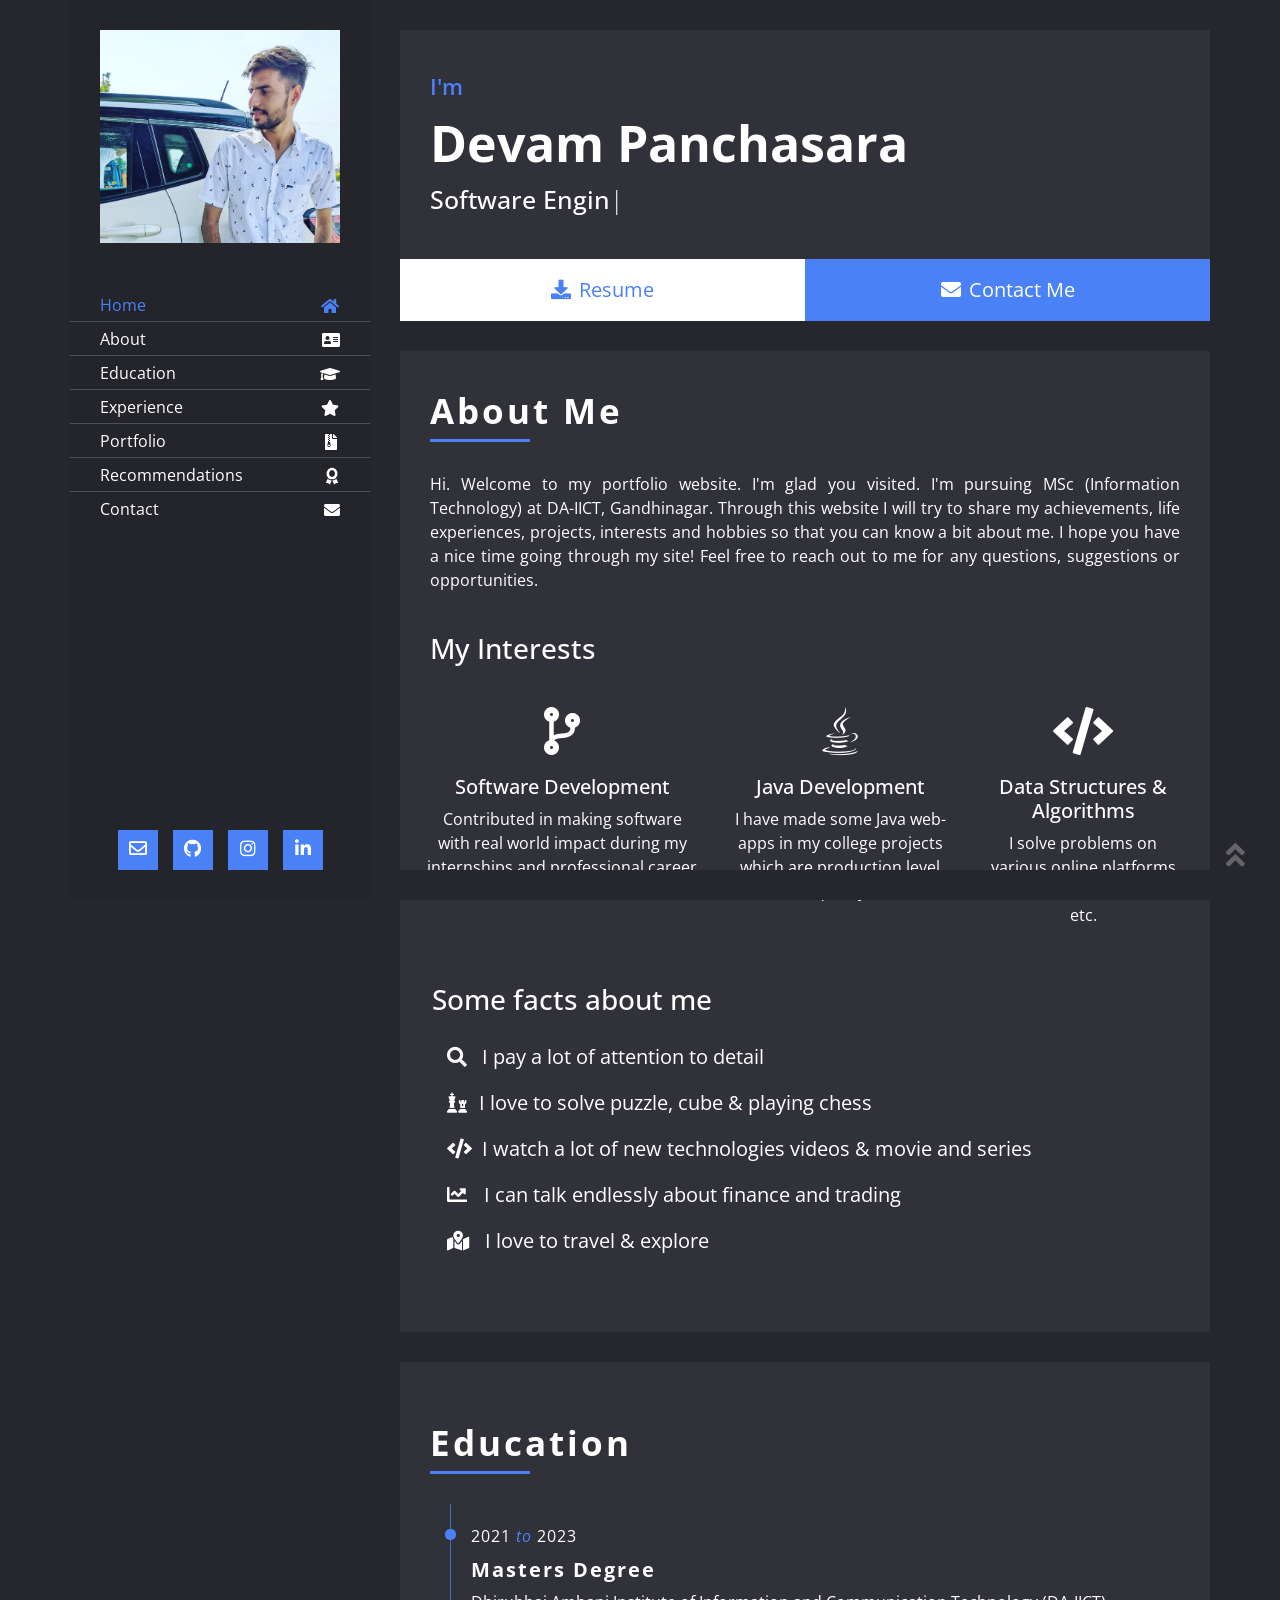
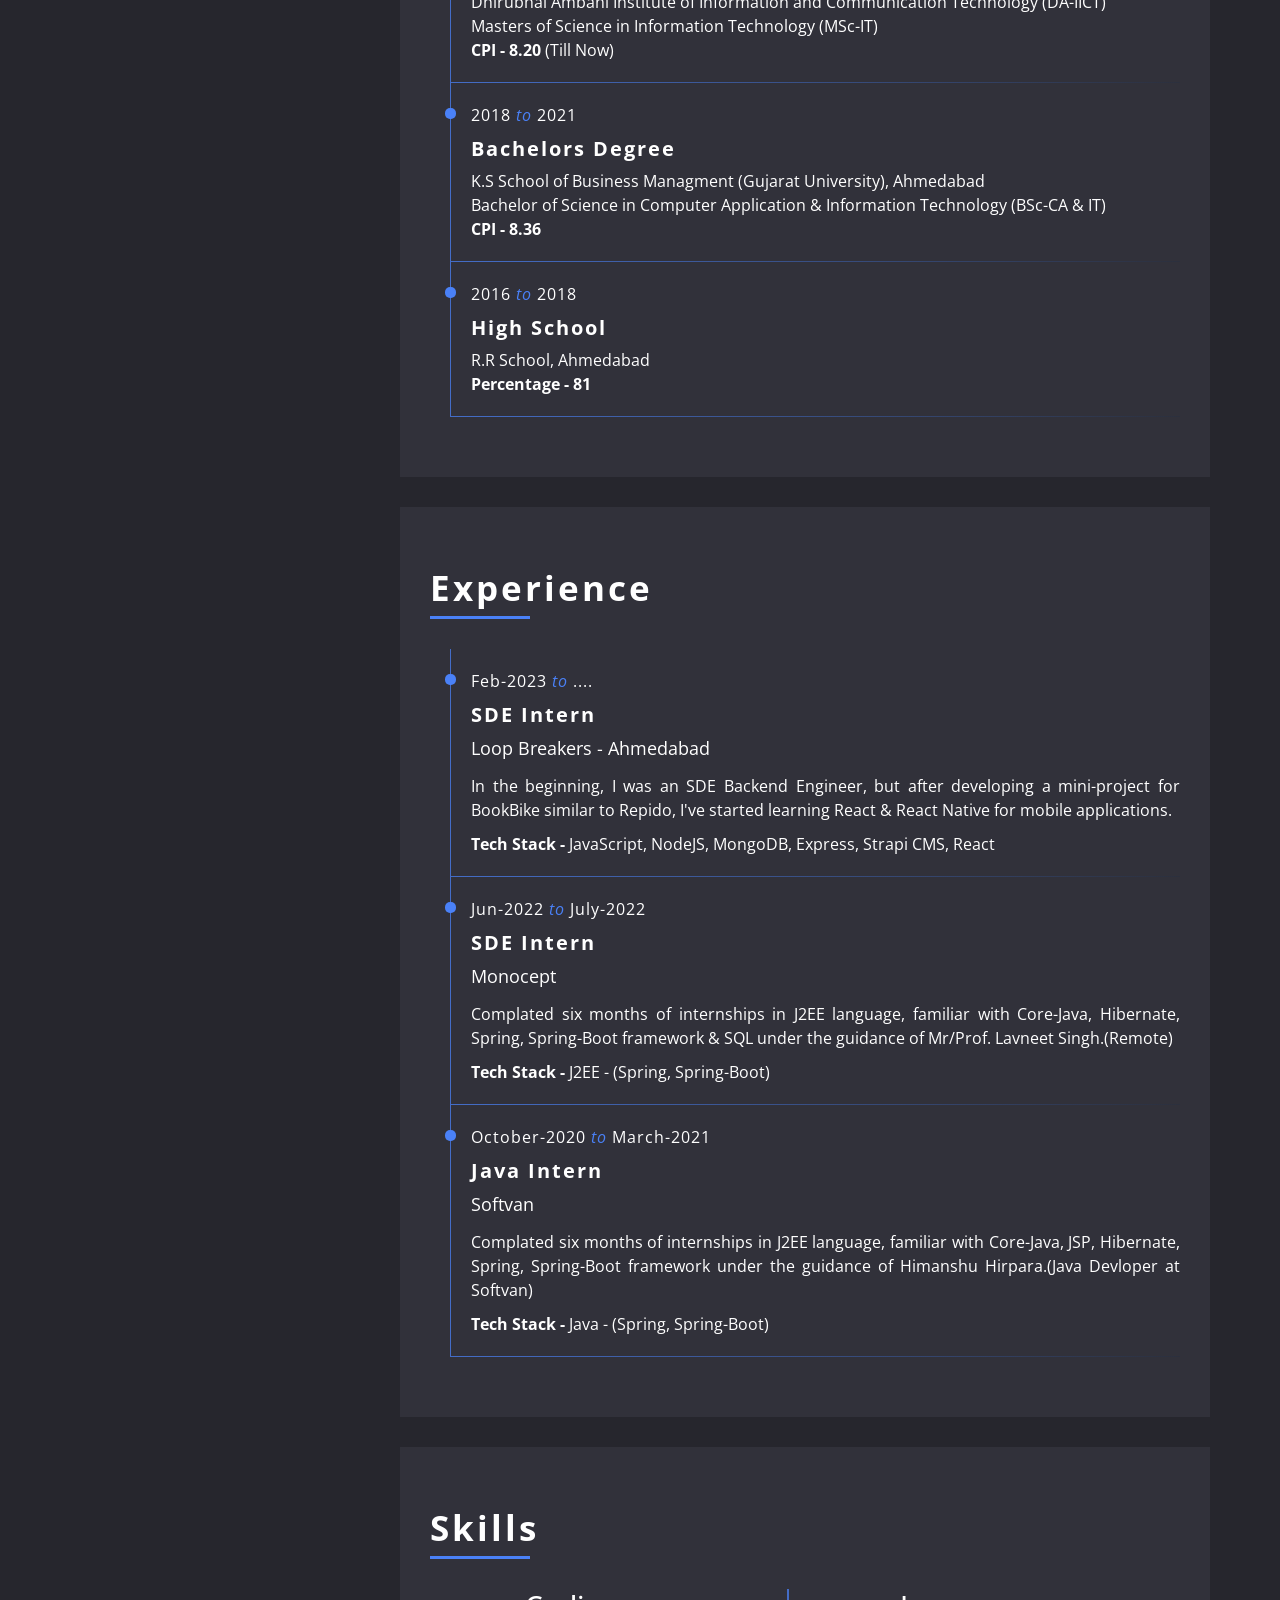
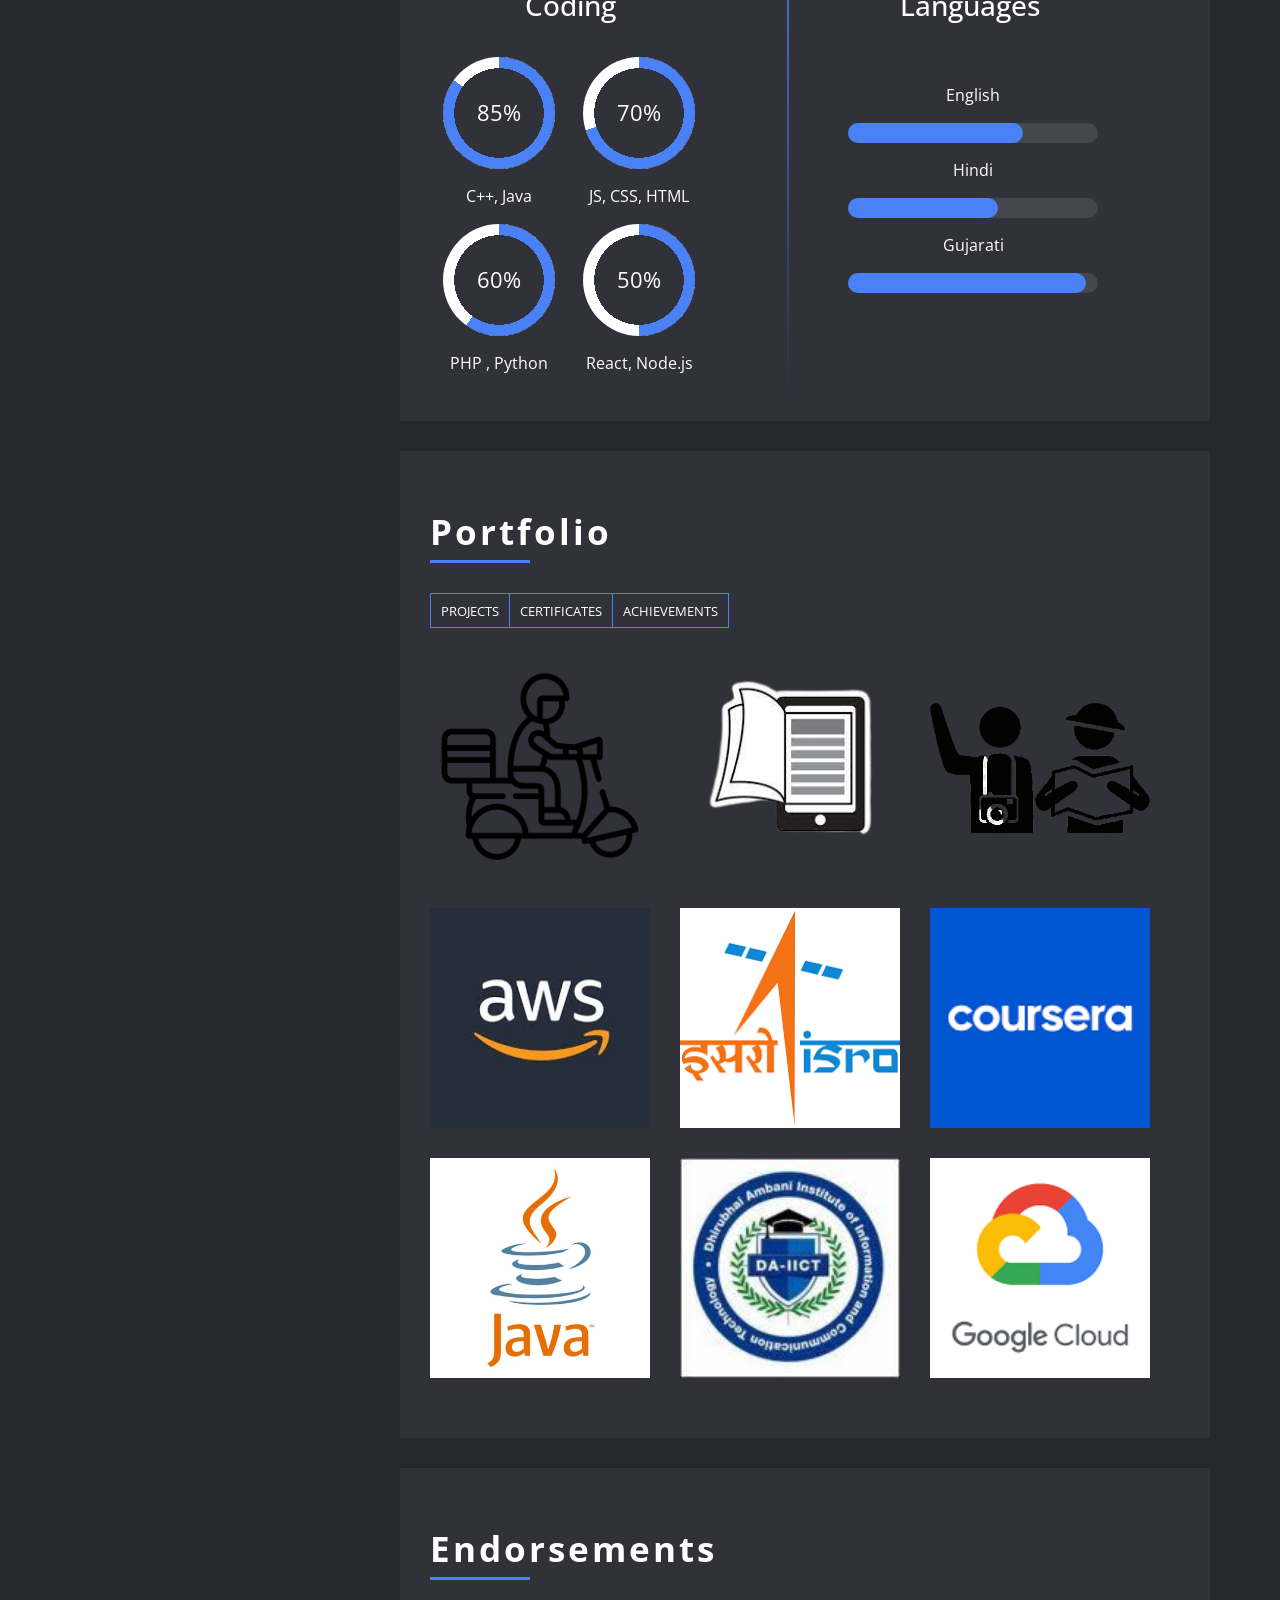
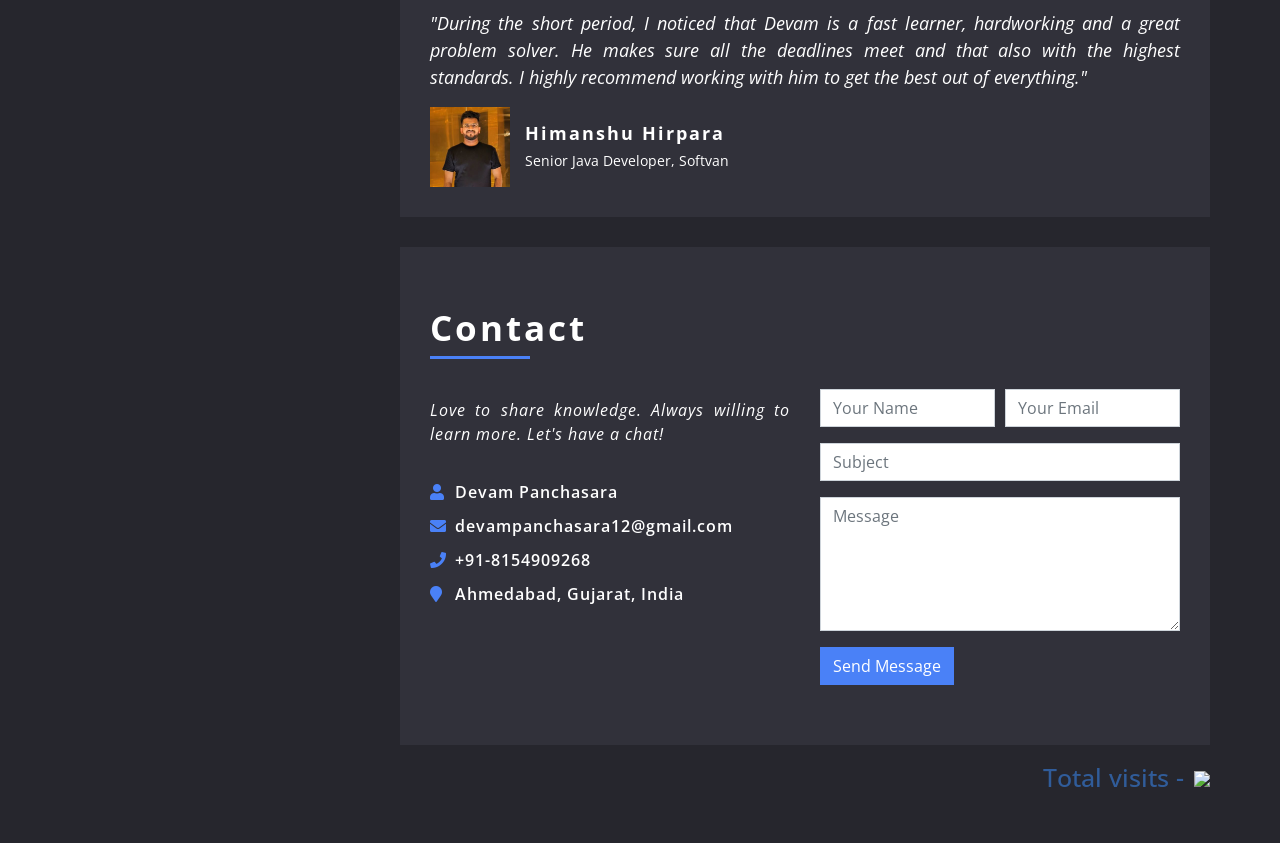
==== commit 8f169ce2: "Resume Changed" ====
--- a/index.html
+++ b/index.html
@@ -78,7 +78,7 @@
                 <!-- Large Button Start -->
                 <div class="large-btn">
                     <div class="content-inner">
-                        <a class="btn" href="https://drive.google.com/file/d/1rMXhRBv59Qttf85eU58p6tVyhdcYehUd/view?usp=sharing" target="_blank"><i class="fa fa-download"></i>Resume</a>
+                        <a class="btn" href="https://drive.google.com/file/d/1FRTpxvYDjN1W27wYOkc3ijtonhKB4w0G/view?usp=share_link" target="_blank"><i class="fa fa-download"></i>Resume</a>
                         <a class="btn" href="#contact"><i class="fa fa-envelope"></i>Contact Me</a>
                     </div>
                 </div>
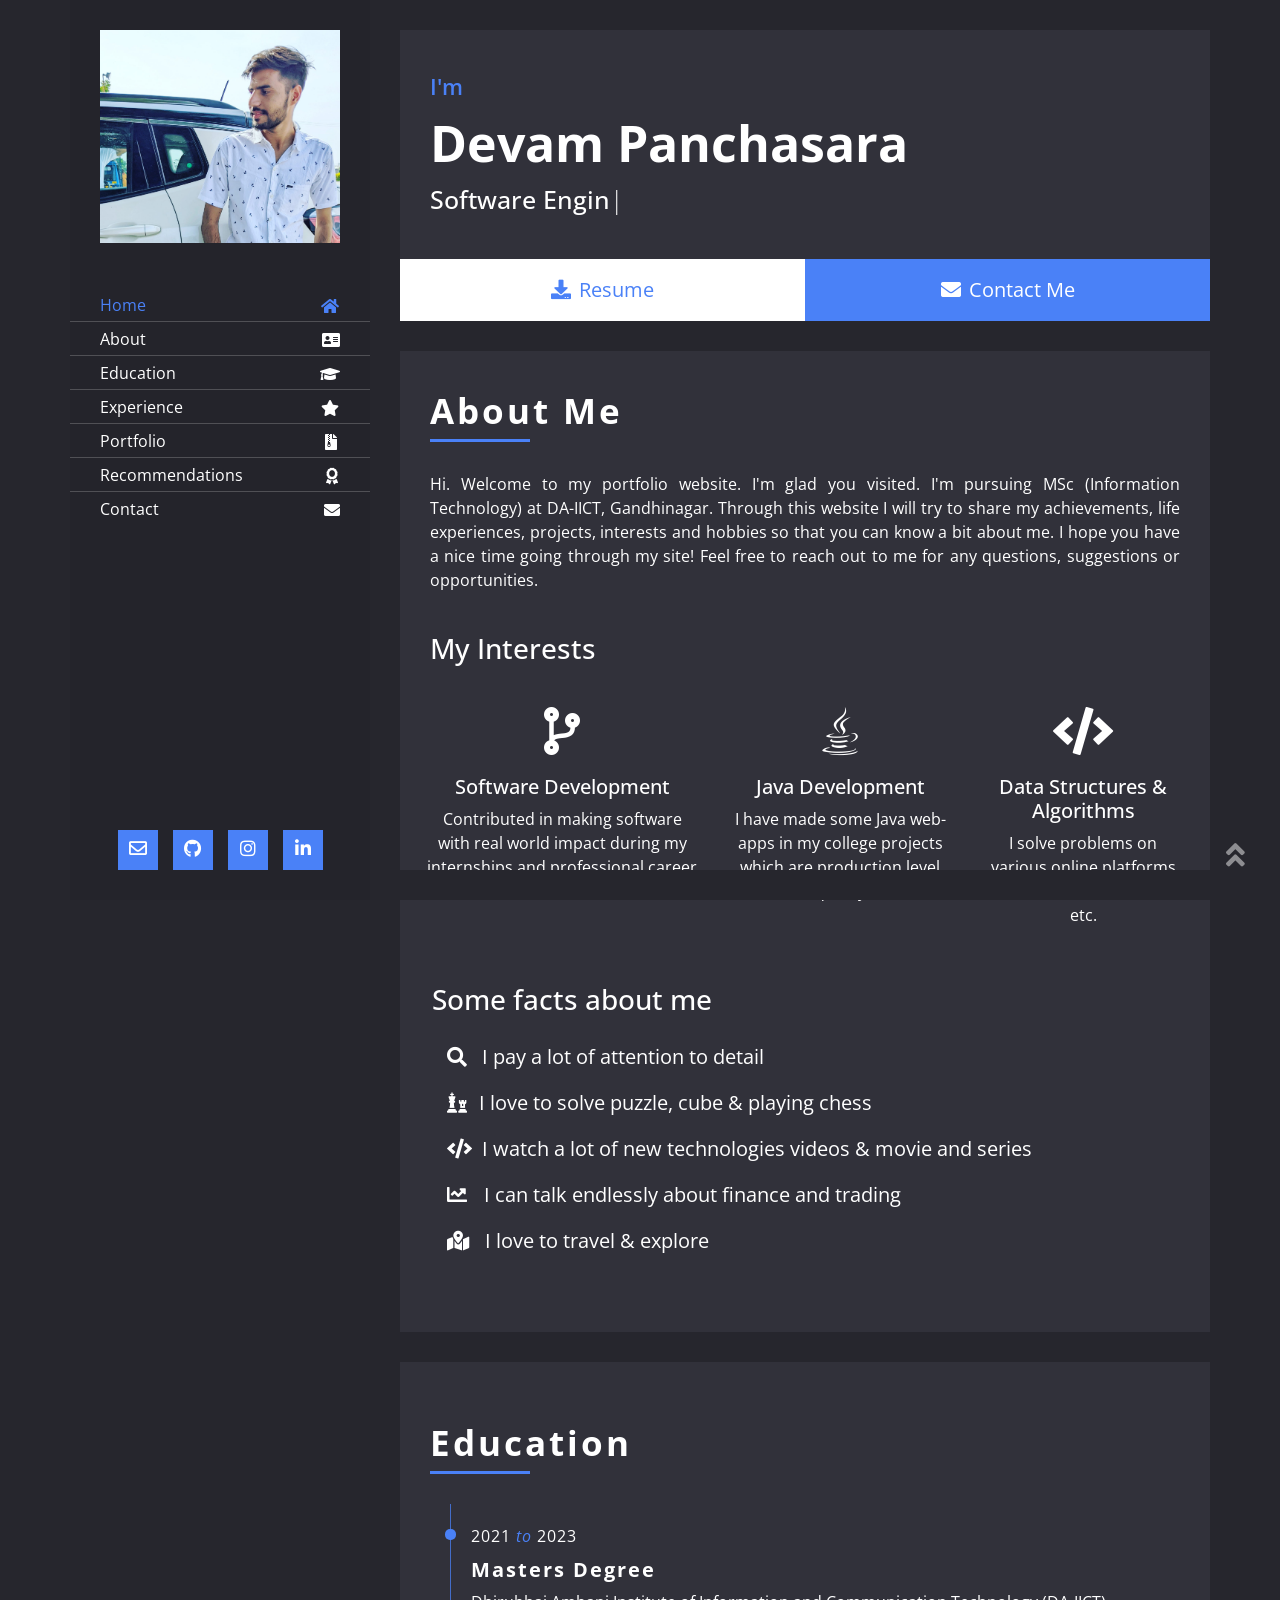
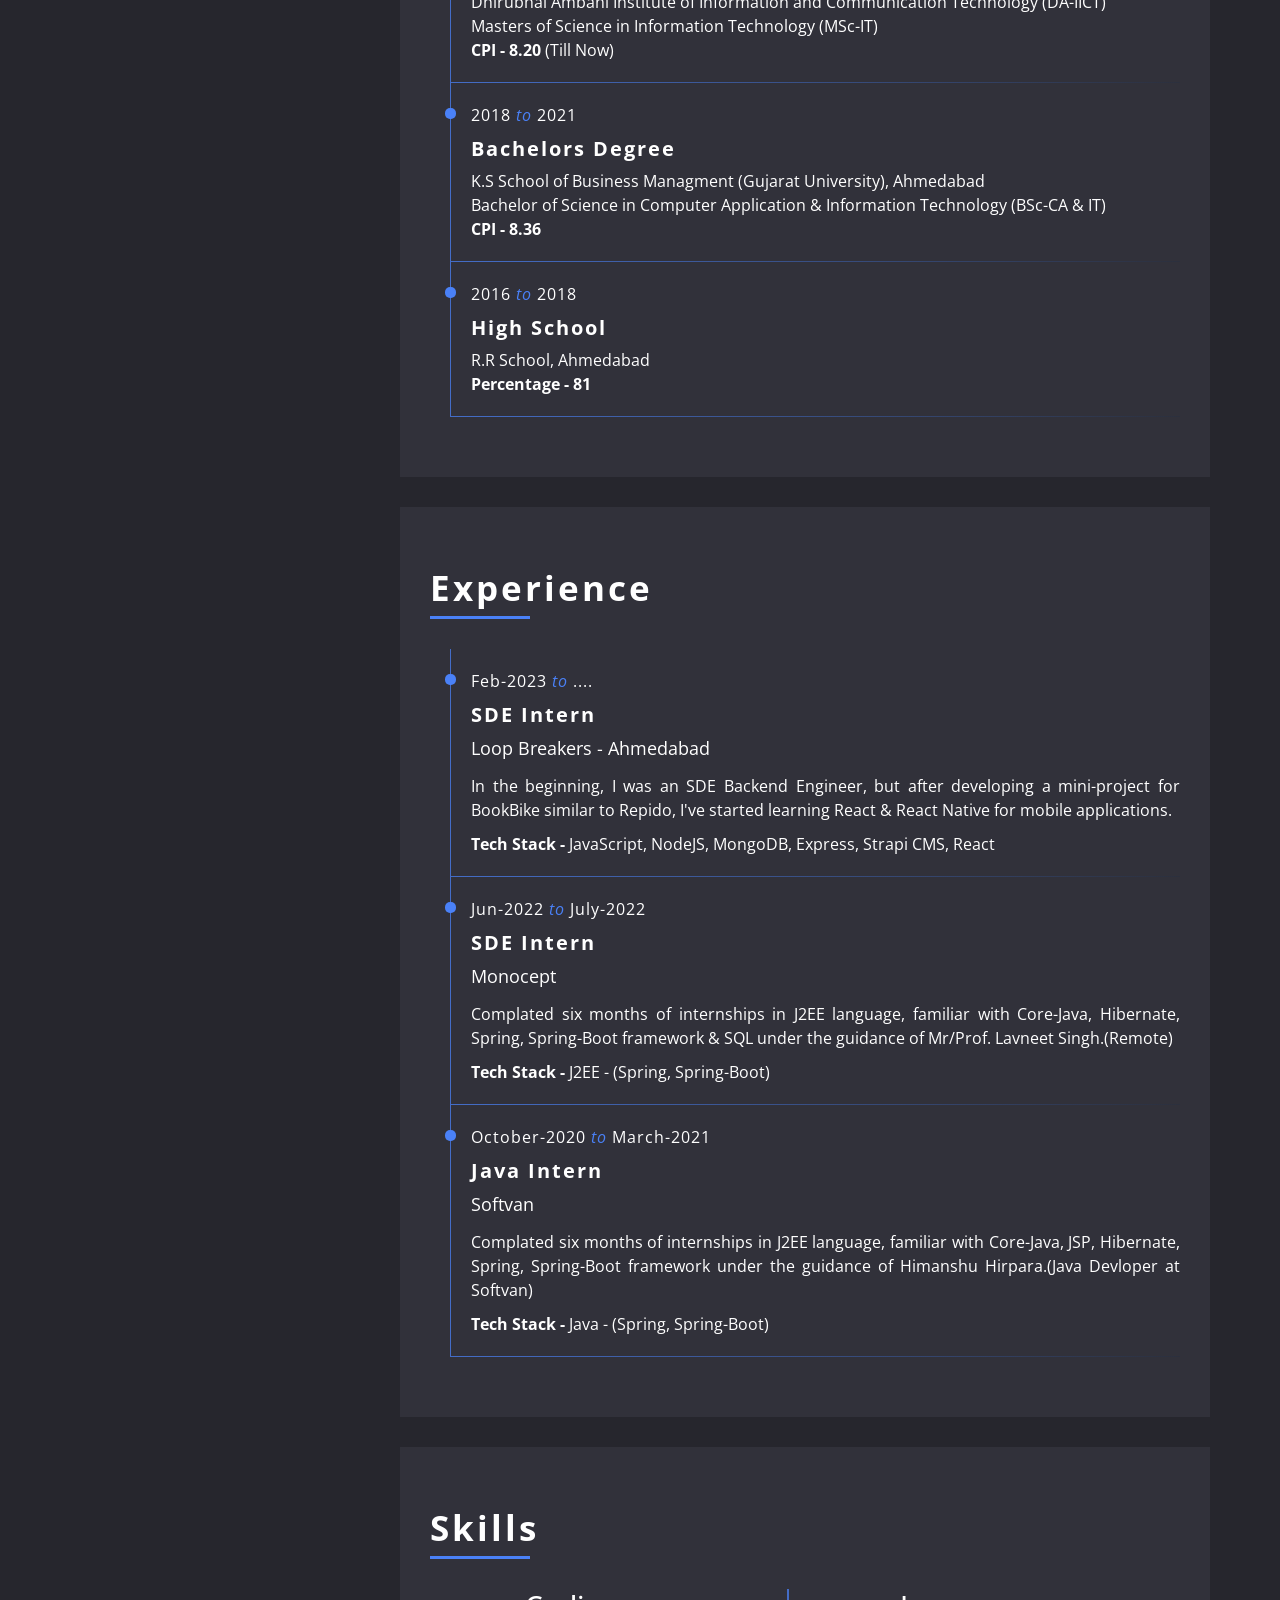
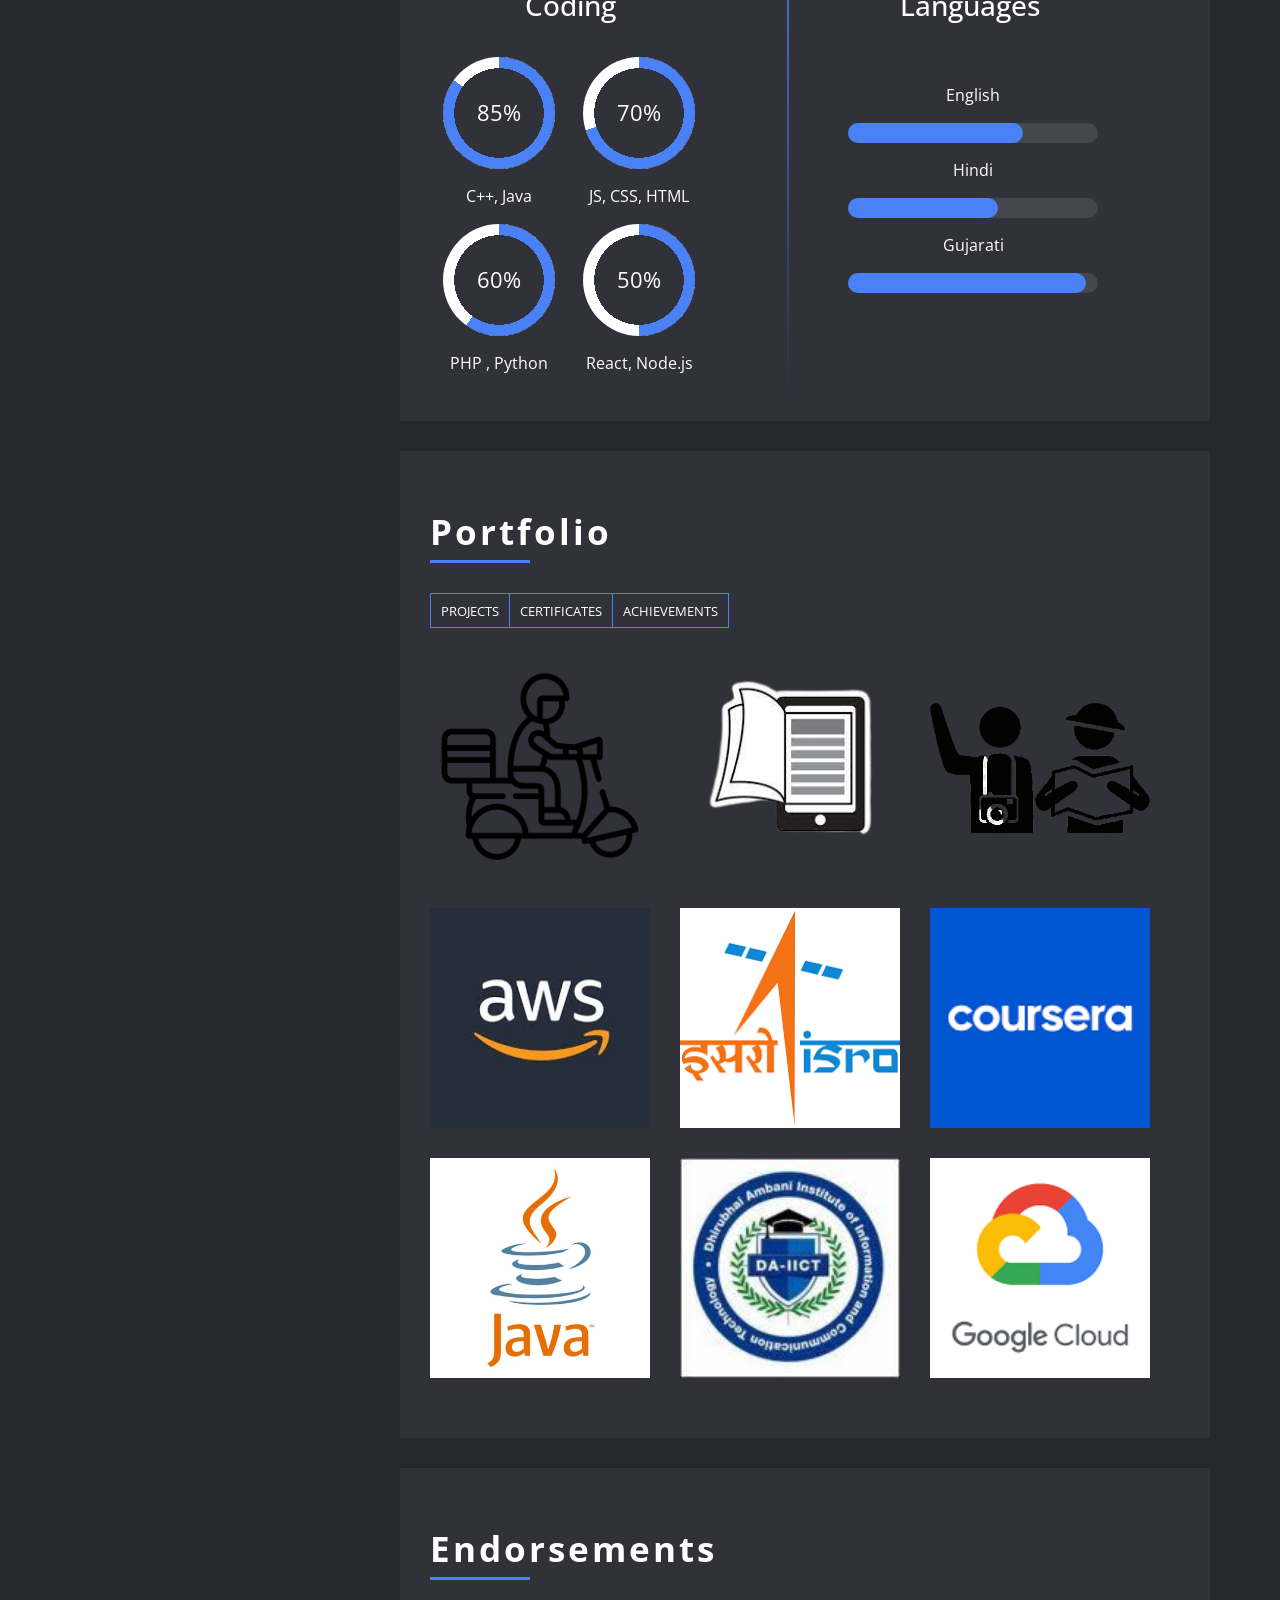
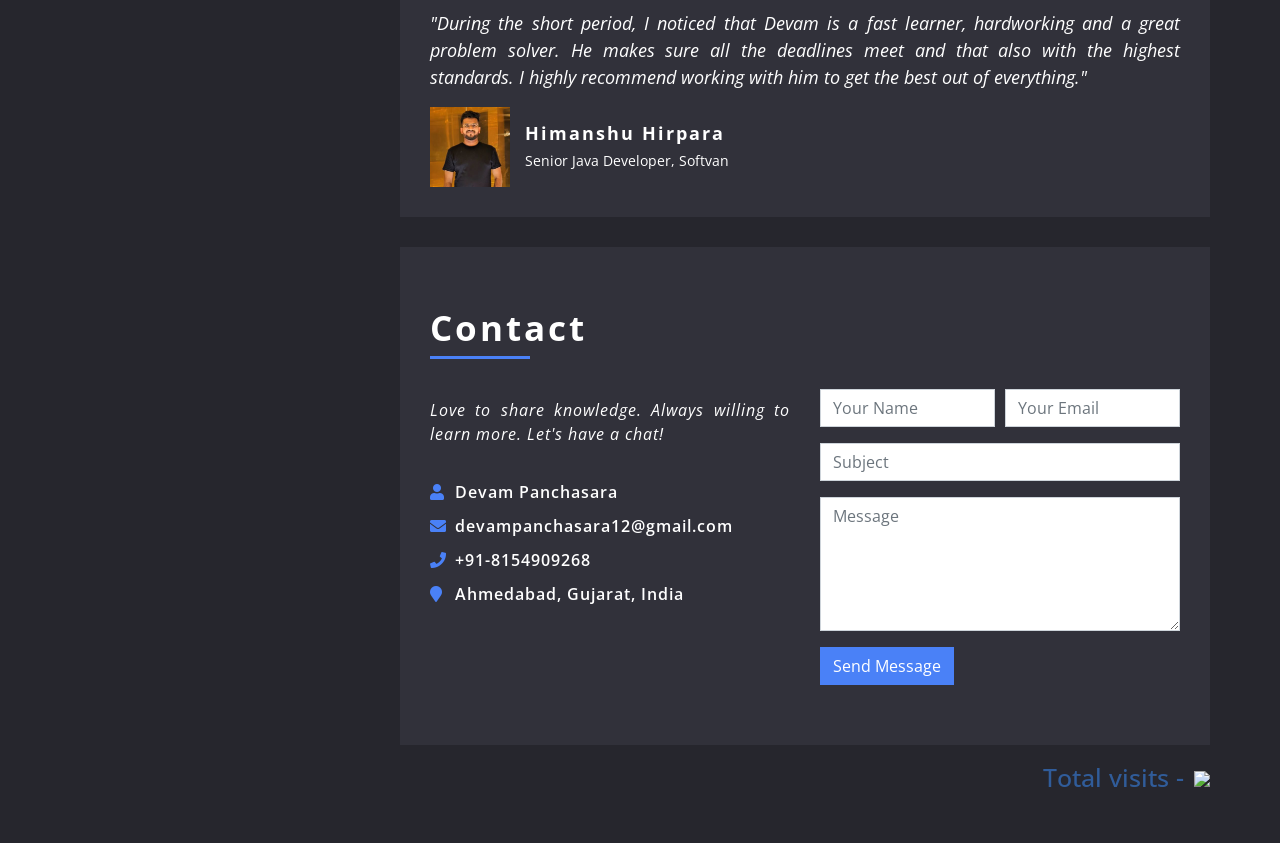
==== commit 2d1611e7: "Remove Web Devloper" ====
--- a/index.html
+++ b/index.html
@@ -70,7 +70,7 @@
                         <p>I'm</p>
                         <h1>Devam Panchasara</h1>
                         <h2></h2>
-                        <div class="typed-text">Software Engineer, Java Developer, Web Developer</div>
+                        <div class="typed-text">Software Engineer</div>
                     </div>
                 </div>
                 <!-- Header End -->
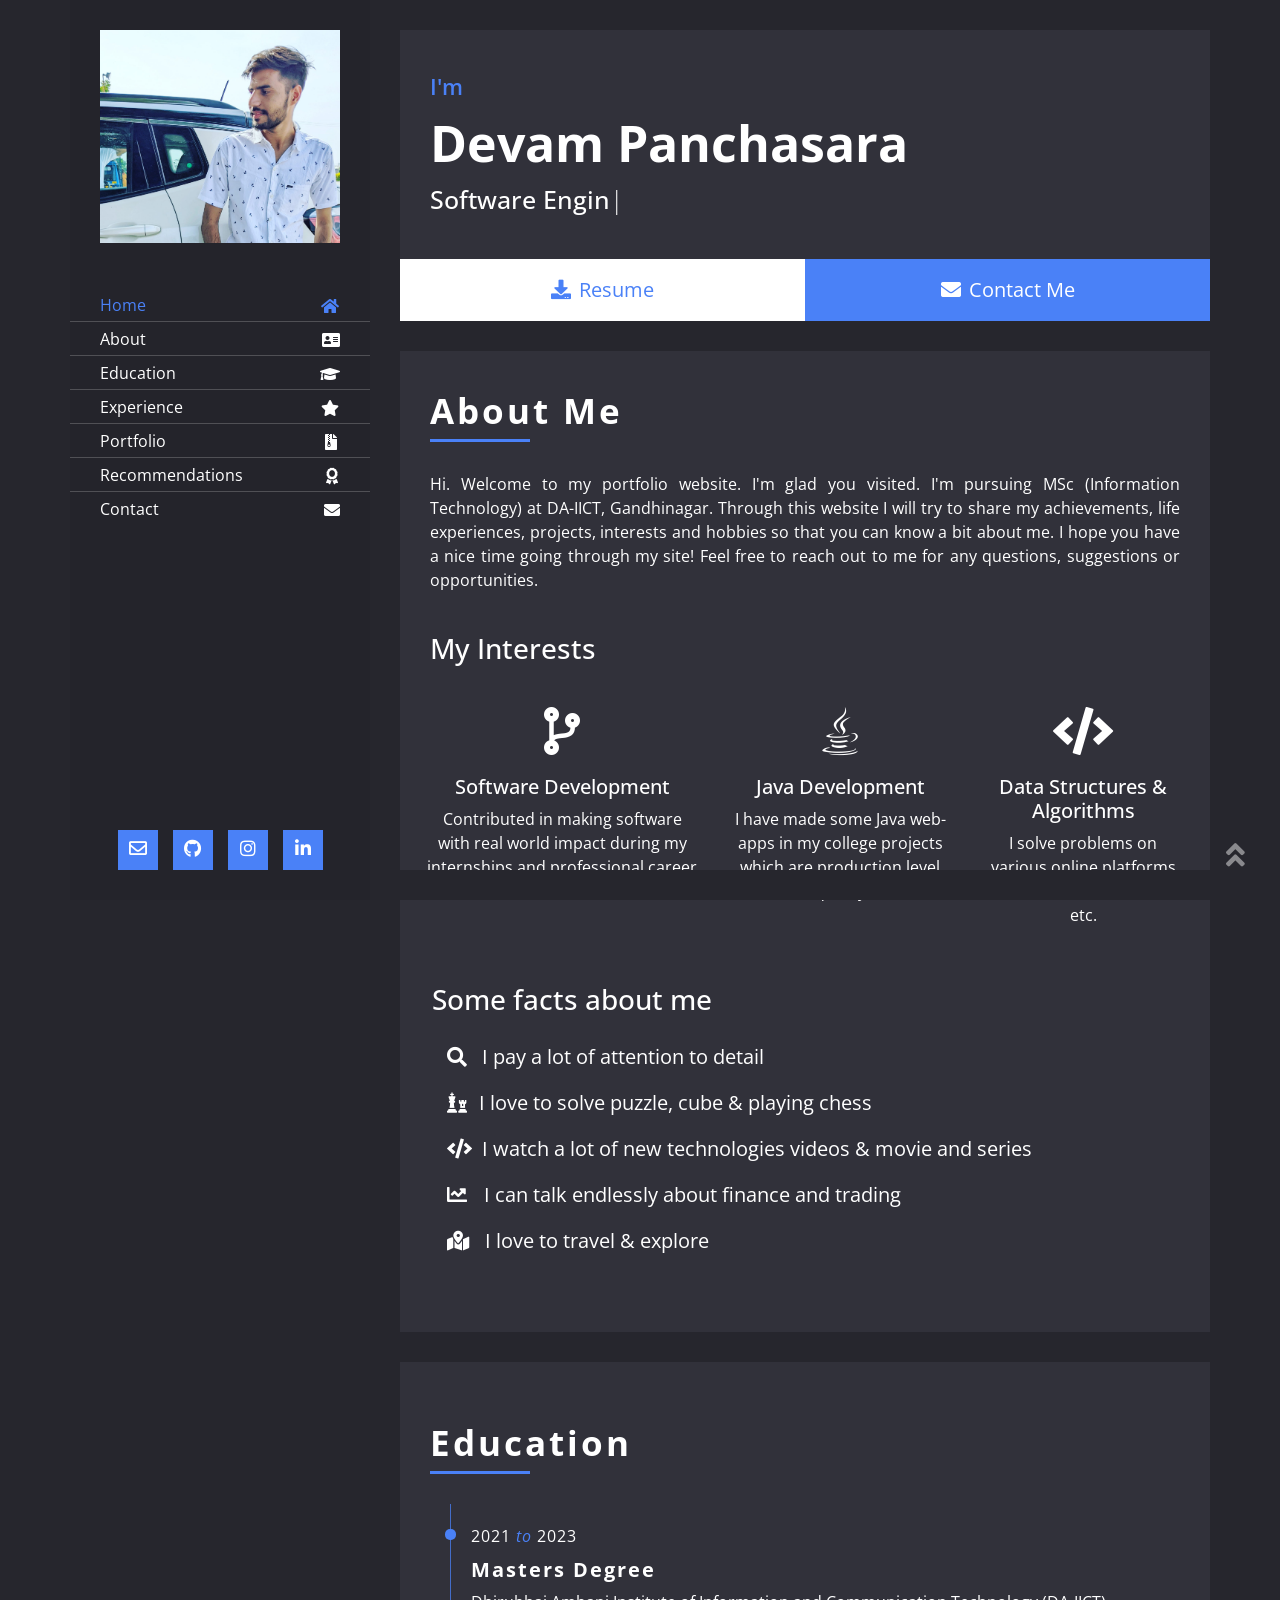
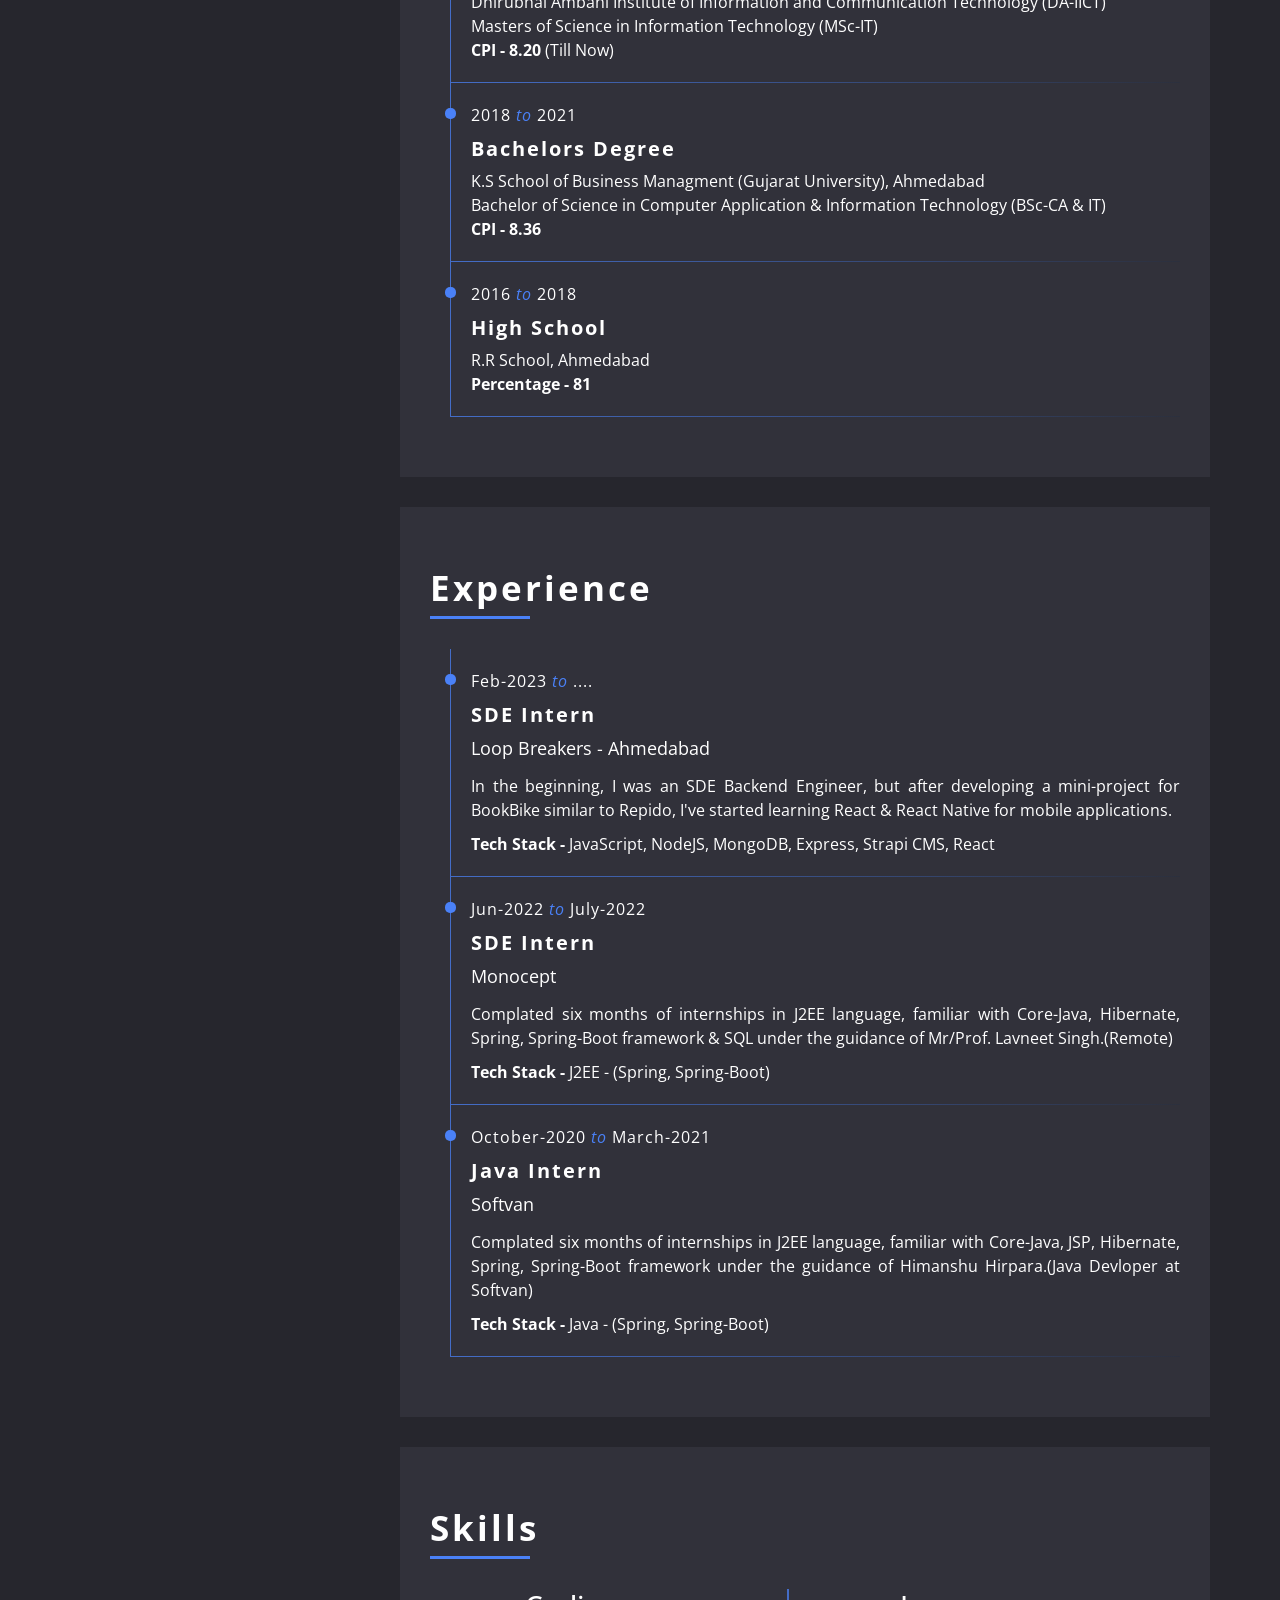
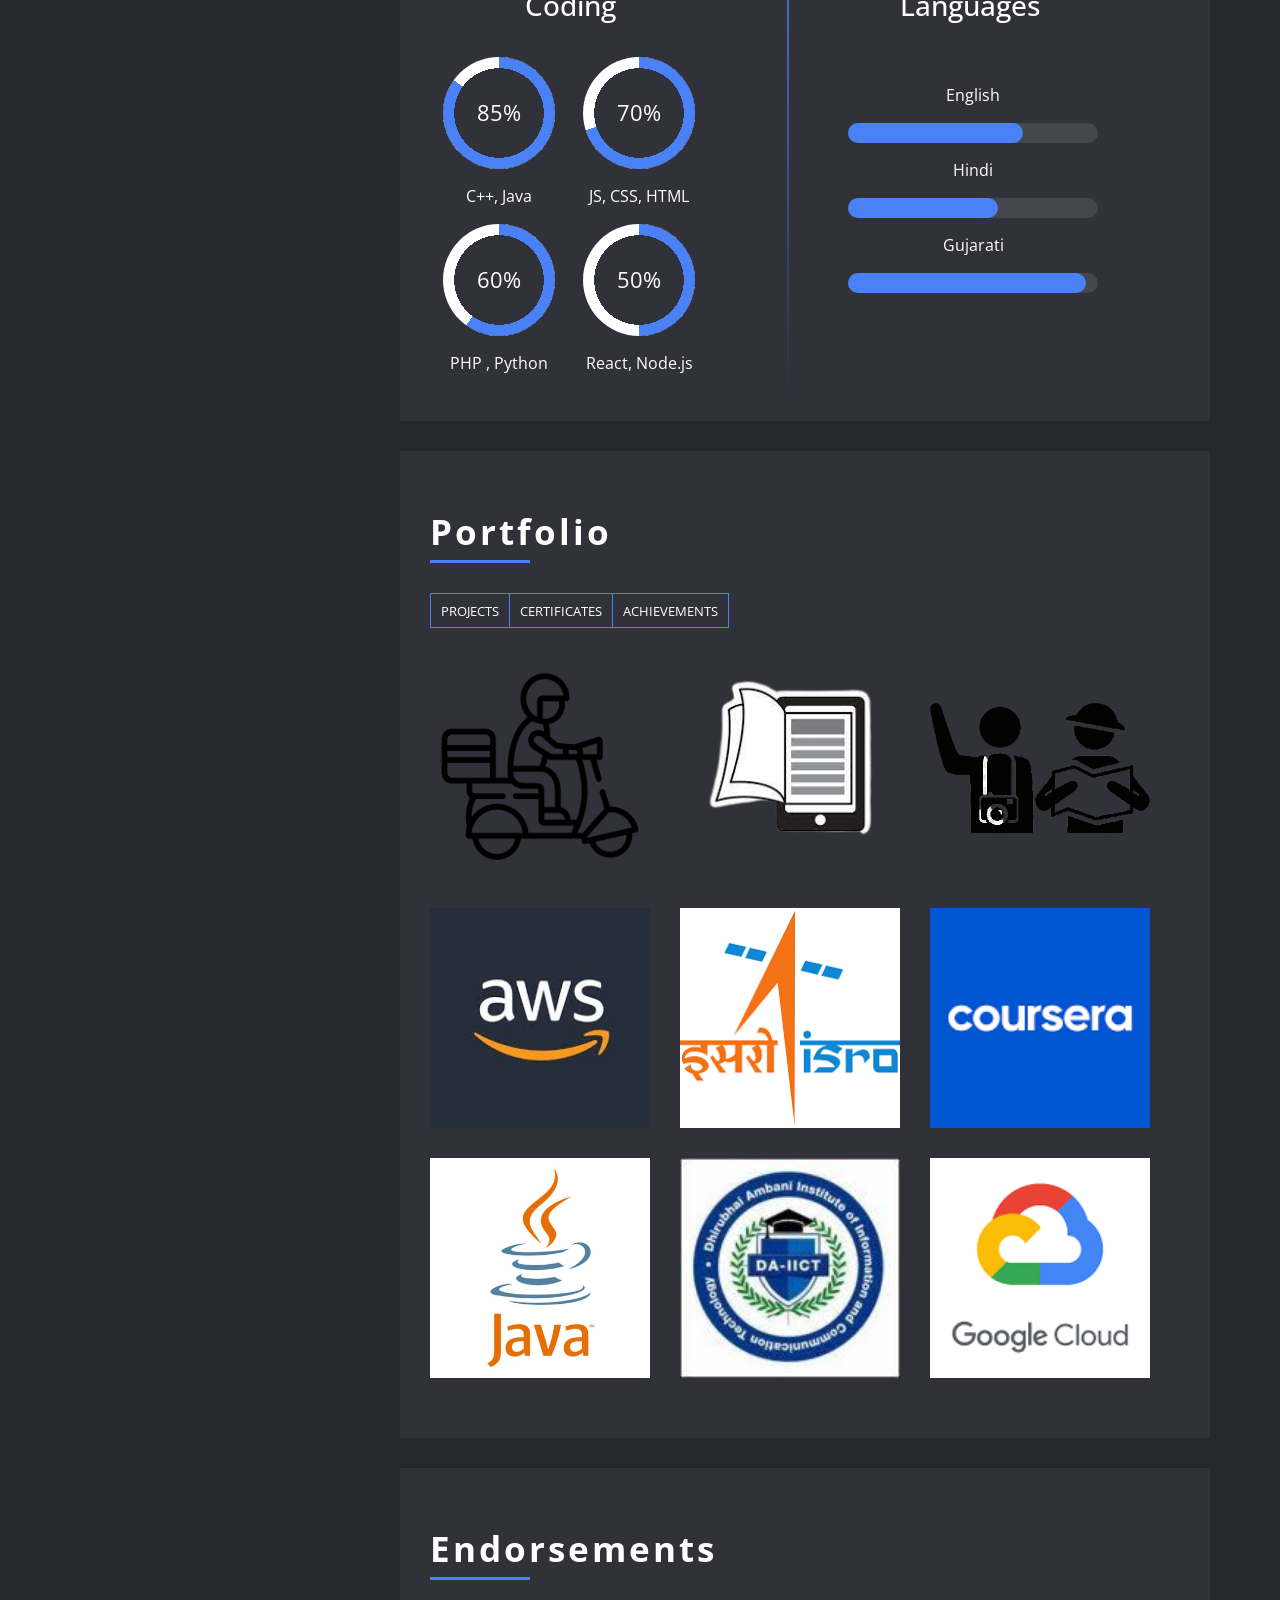
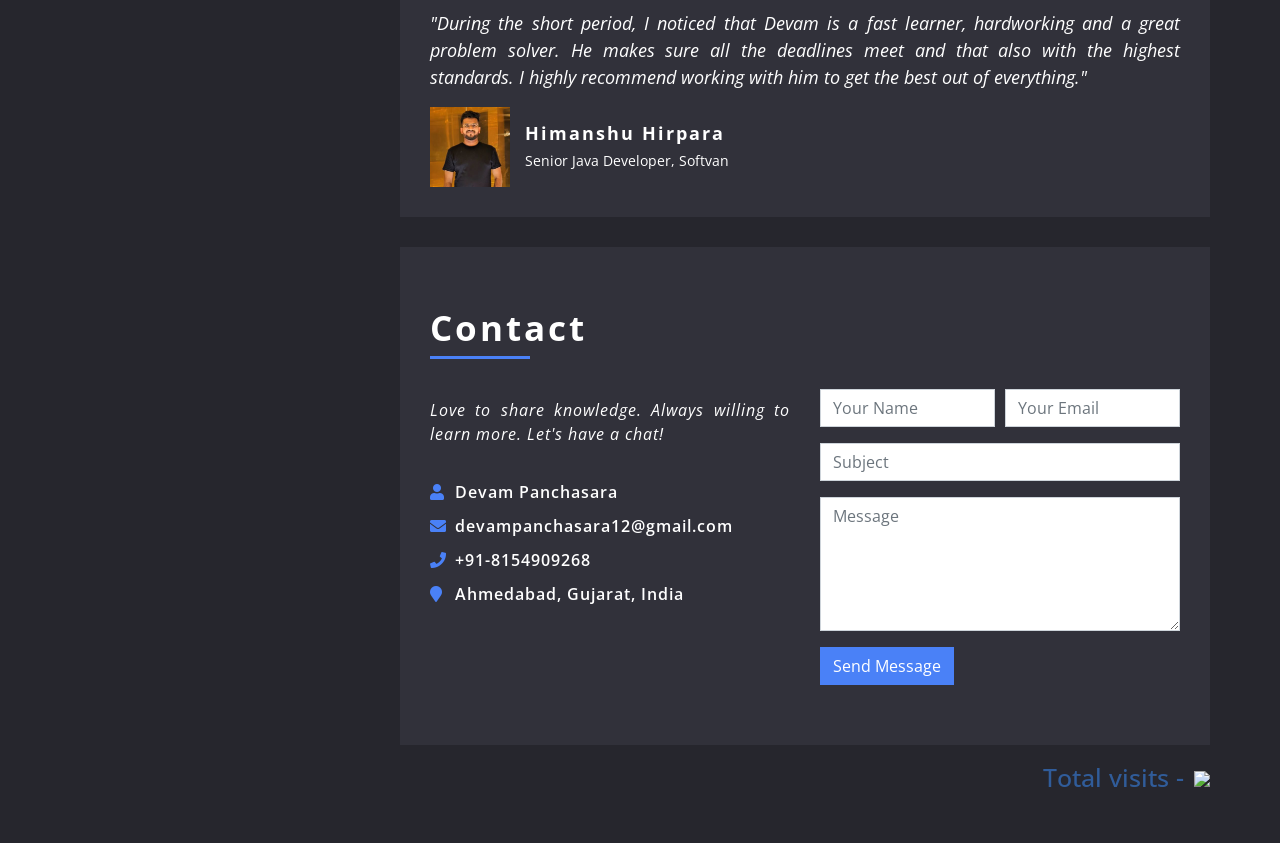
==== commit be4d650a: "Resume link chang" ====
--- a/index.html
+++ b/index.html
@@ -78,7 +78,7 @@
                 <!-- Large Button Start -->
                 <div class="large-btn">
                     <div class="content-inner">
-                        <a class="btn" href="https://drive.google.com/file/d/1FRTpxvYDjN1W27wYOkc3ijtonhKB4w0G/view?usp=share_link" target="_blank"><i class="fa fa-download"></i>Resume</a>
+                        <a class="btn" href="https://drive.google.com/file/d/1iCXajoNjBGyV-9-AcT7wZm0074PVZI7Z/view?usp=sharing" target="_blank"><i class="fa fa-download"></i>Resume</a>
                         <a class="btn" href="#contact"><i class="fa fa-envelope"></i>Contact Me</a>
                     </div>
                 </div>
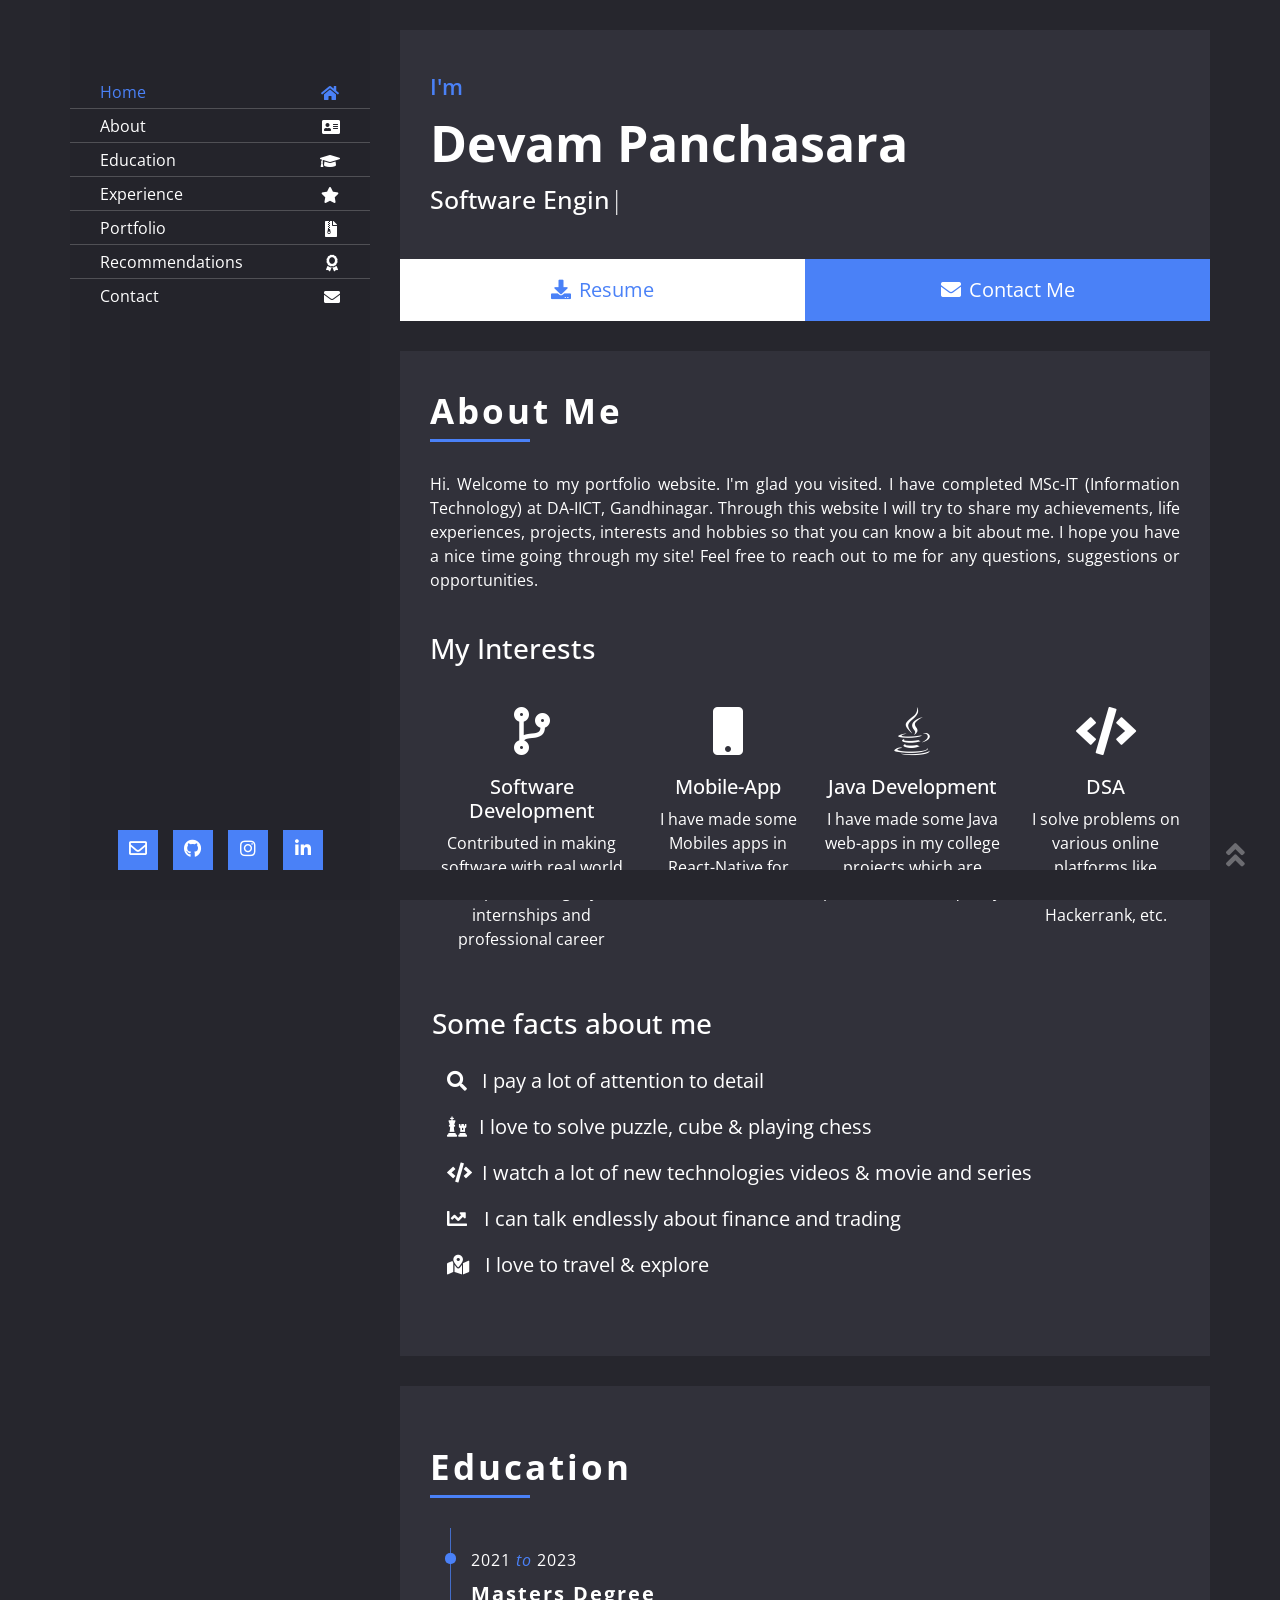
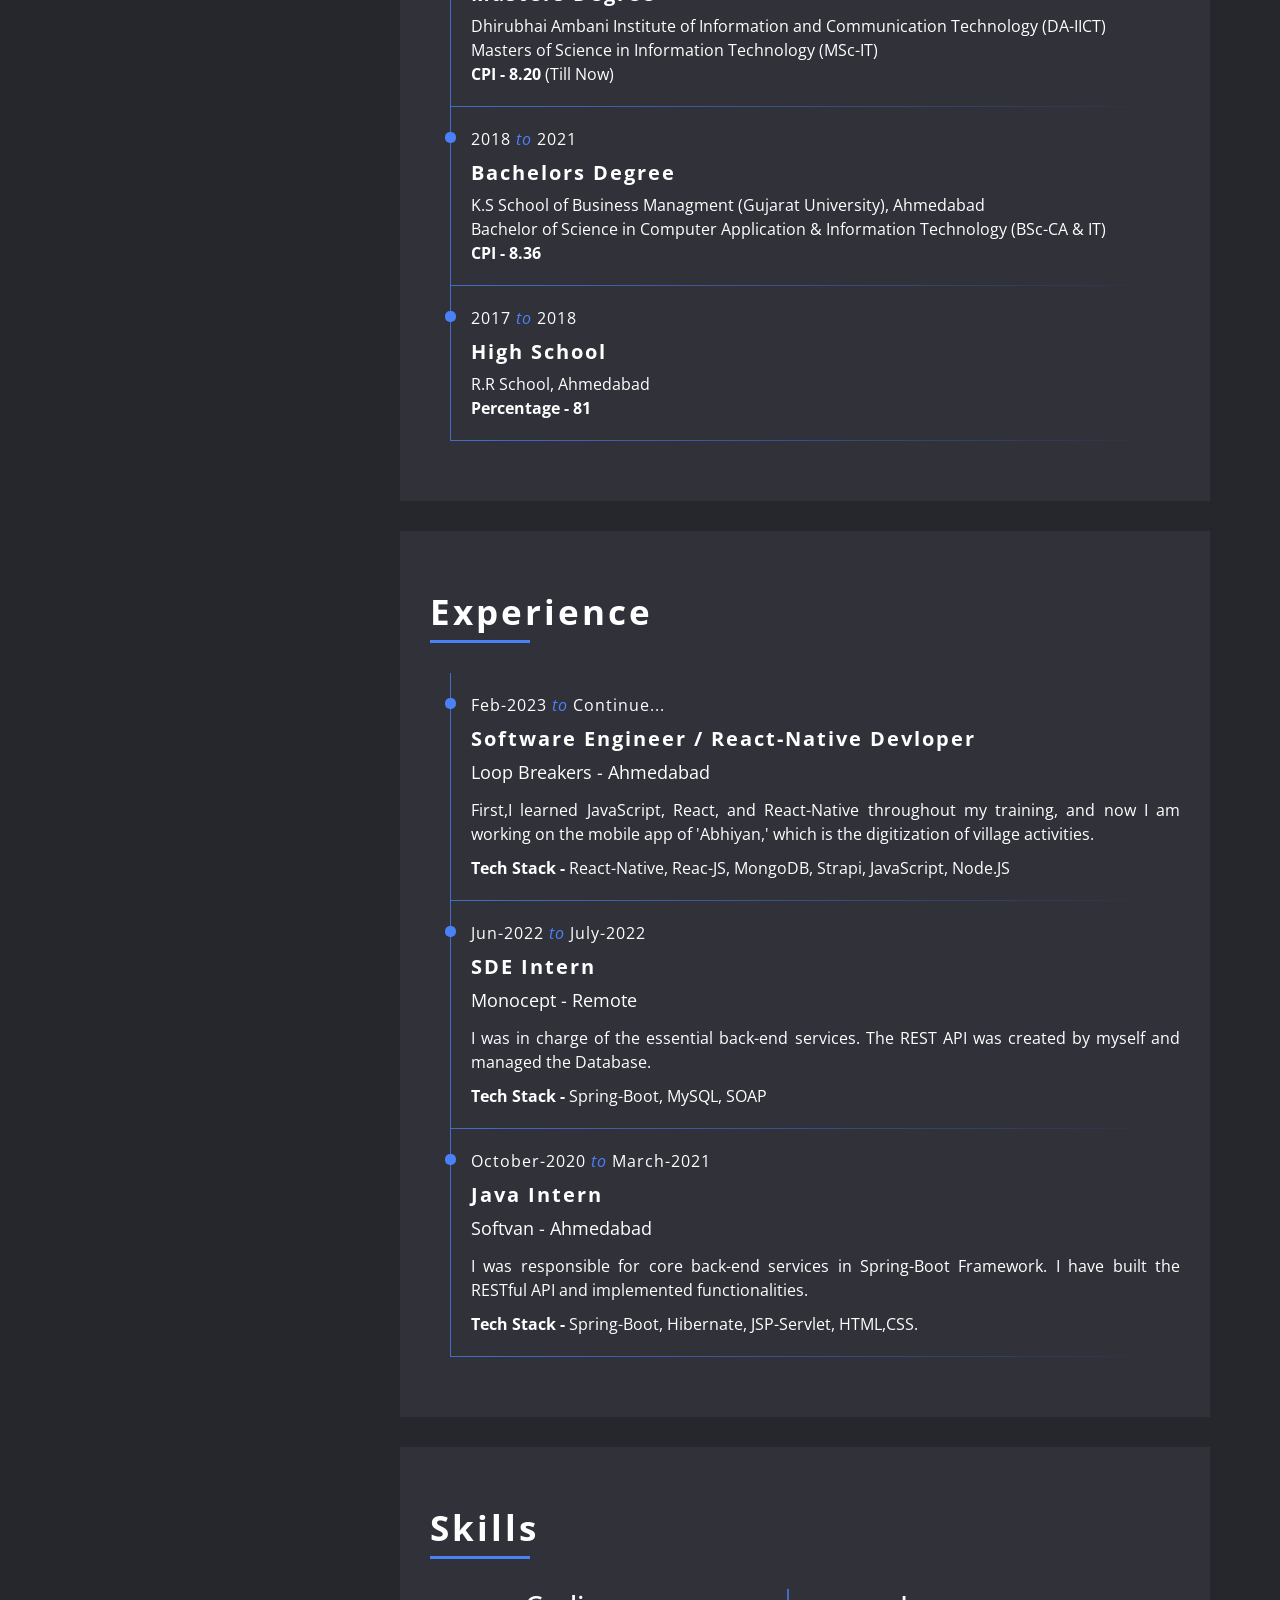
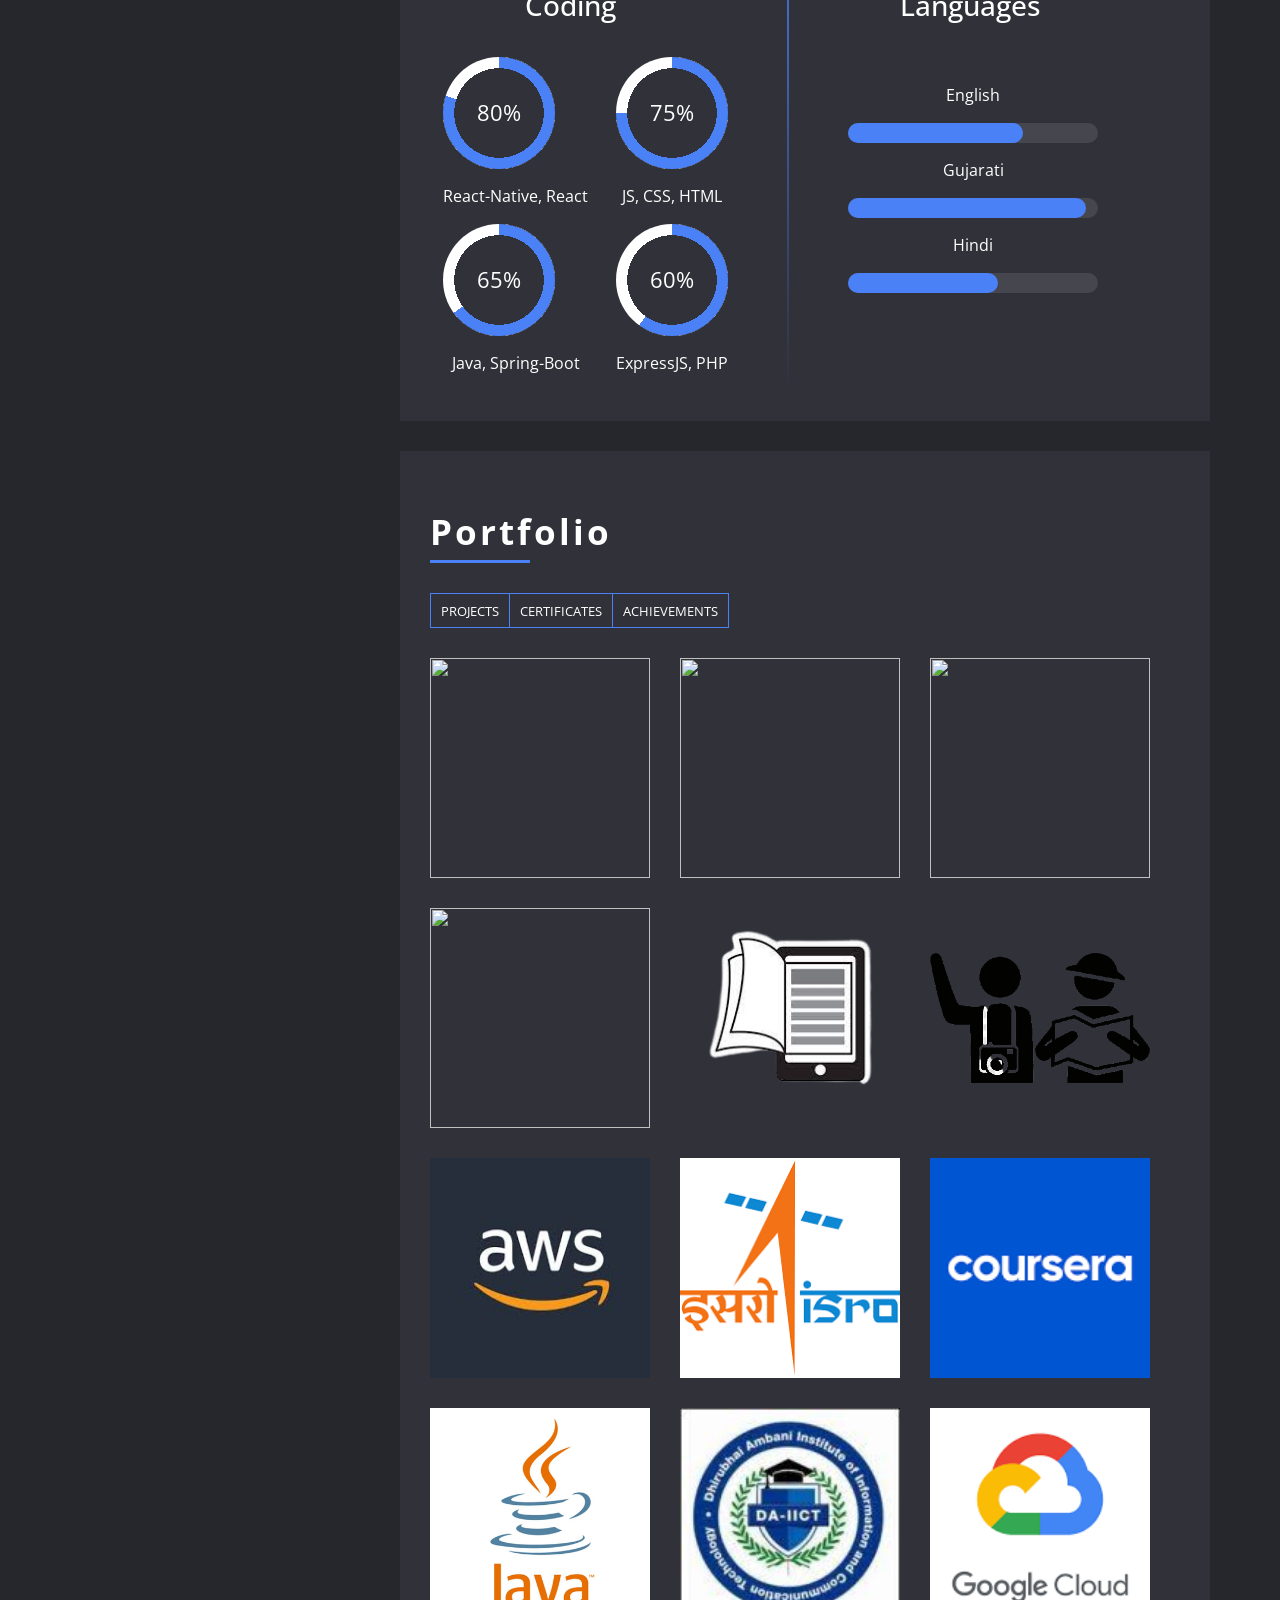
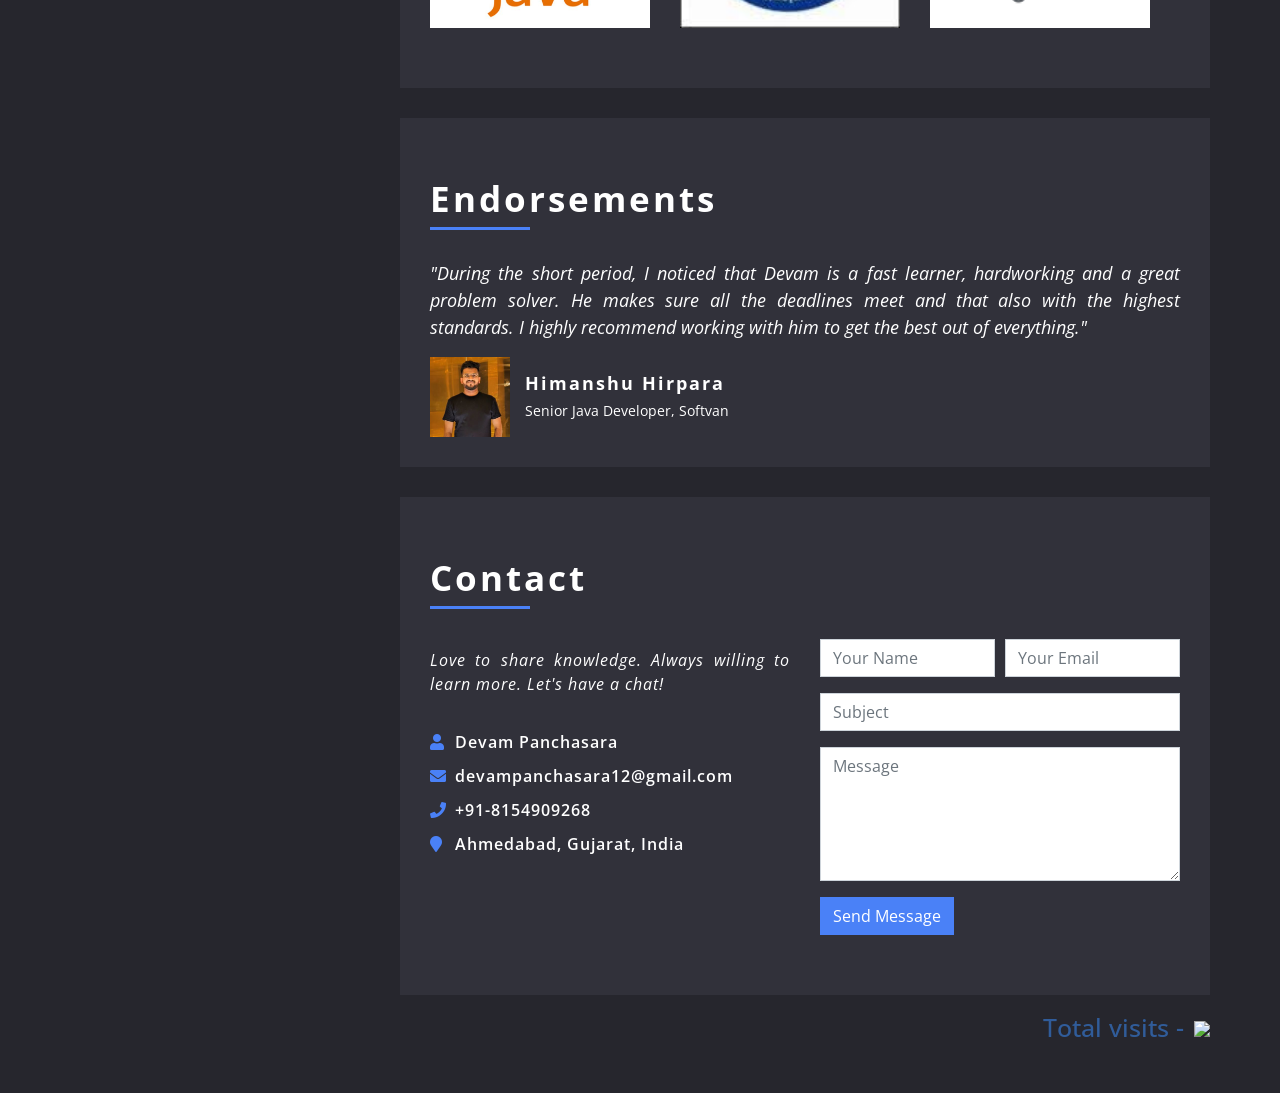
==== commit e129886c: "Update index.html" ====
--- a/index.html
+++ b/index.html
@@ -22,7 +22,7 @@
         <div class="wrapper">
             <div class="sidebar">
                 <div class="sidebar-header">
-                    <img src="img/profile.jpg" alt="Image">
+                    <!-- <img src="img/profile.jpg" alt="Image"> -->
                 </div>
                 <div class="sidebar-content">
                     <nav class="navbar navbar-expand-md bg-dark navbar-dark">
@@ -96,7 +96,7 @@
                         </div>
                         <div class="row align-items-center">
                             <div class="col-md-6 about-margin">
-                                <p>Hi. Welcome to my portfolio website. I'm glad you visited. I'm pursuing MSc (Information Technology) at DA-IICT, Gandhinagar. 
+                                <p>Hi. Welcome to my portfolio website. I'm glad you visited. I have completed MSc-IT (Information Technology) at DA-IICT, Gandhinagar. 
                                     Through this website I will try to share my achievements, life experiences, projects, interests and hobbies so that you can know a bit about me.
                                     I hope you have a nice time going through my site! Feel free to reach out to me for any questions, suggestions or opportunities.
                                 </p>
@@ -111,13 +111,19 @@
                                     <p>Contributed in making software with real world impact during my internships and professional career</p>
                                 </div> 
                                 <div class="srv-col interests-sub">
+                                    <i class="fa fa-mobile fa-3x"></i>
+                                    <h5 style="margin-top: 20px;">Mobile-App </h5>
+                                    <p>I have made some Mobiles apps in React-Native for IOS or Android</p>
+                                </div>
+                                <div class="srv-col interests-sub">
                                     <i class="fab fa-3x fa-java"></i>
                                     <h5 style="margin-top: 20px;">Java Development</h5>
                                     <p>I have made some Java web-apps in my college projects which are production level quality</p>
                                 </div>
+                                
                                 <div class="srv-col interests-sub">
                                     <i class="fa fa-3x fa-code"></i>
-                                    <h5 style="margin-top: 20px;">Data Structures & Algorithms</h5>
+                                    <h5 style="margin-top: 20px;">DSA</h5>
                                     <p>I solve problems on various online platforms like Leetcode, Hackerrank, etc.</p> <!--Codechef, Codeforces-->
                                 </div>
                             </div>
@@ -163,15 +169,7 @@
                                     <div>
                                         <p>I love to travel & explore</p>
                                     </div>
-                                </div>
-                                <!-- <div class="miscellaneous-item">
-                                    <div>
-                                        <i class="fas fa-hamburger" style="margin-right:17px;"></i>
-                                    </div>
-                                    <div>
-                                        <p>I do food blogging sometimes <a href="https://www.instagram.com/decoding_food/" target="_blank">@decoding_food</a></p>
-                                    </div>
-                                </div>  -->                                   
+                                </div>                                 
                             </div>
                         </div>
                     </div>
@@ -207,7 +205,7 @@
                             </div>
                             <div>
                                 <div class="edu-col border-btm">
-                                    <span>2016 <i>to </i>2018</span>
+                                    <span>2017 <i>to </i>2018</span>
                                     <h3>High School</h3>
                                     <p>R.R School, Ahmedabad</p>
                                     <!-- <p>Commerce - PCB with CS</p> -->
@@ -226,31 +224,13 @@
                             <h2>Experience</h2>
                         </div>
                         <div class="align-items-center">
-                            <!-- <div>
+                            <div>
                                 <div class="edu-col border-btm">
-                                    <span>April-2022 <i>to </i> Present</span>
-                                    <h3>Software Development Engineer</h3>
-                                    <p class="company-name">ShareChat</p>
-                                    <p class="internship-details">Currently working as a backend developer in the platform team.</p>
-                                    <p><strong>Tech Stack - </strong>Java, GCP, Kafka</p>
-                                </div>
-                            </div>
-                            <div>
-                                <div class="edu-col border-btm">
-                                    <span>Sept-2021 <i>to </i> March-2022</span>
-                                    <h3>Java Associate</h3>
-                                    <p class="company-name">Publicis Sapient</p>
-                                    <p class="internship-details">Worked as an Associate Java developer for Lloyds Bank, UK.</p>
-                                    <p><strong>Tech Stack - </strong>Core Java, Spring</p>
-                                </div>
-                            </div>-->
-                            <div>
-                                <div class="edu-col border-btm">
-                                    <span>Feb-2023 <i>to </i> ....   </span> 
-                                    <h3>SDE Intern</h3>
+                                    <span>Feb-2023 <i>to </i> Continue...  </span> 
+                                    <h3>Software Engineer / React-Native Devloper</h3>
                                     <p class="company-name">Loop Breakers - Ahmedabad</p>
-                                    <p class="internship-details">In the beginning, I was an SDE Backend Engineer, but after developing a mini-project for BookBike similar to Repido, I've started learning React & React Native for mobile applications.</p>
-                                    <p><strong>Tech Stack - </strong>JavaScript, NodeJS, MongoDB, Express, Strapi CMS, React </p>
+                                    <p class="internship-details">First,I learned JavaScript, React, and React-Native throughout my training, and now I am working on the mobile app of 'Abhiyan,' which is the digitization of village activities.</p>
+                                    <p><strong>Tech Stack - </strong>React-Native, Reac-JS, MongoDB, Strapi, JavaScript, Node.JS</p>
                                 </div>
                             </div>
                             
@@ -258,18 +238,18 @@
                                 <div class="edu-col border-btm">
                                     <span>Jun-2022 <i>to </i> July-2022</span>
                                     <h3>SDE Intern</h3>
-                                    <p class="company-name">Monocept</p>
-                                    <p class="internship-details">Complated six months of internships in J2EE language, familiar with Core-Java, Hibernate, Spring, Spring-Boot framework & SQL under the guidance of Mr/Prof. Lavneet Singh.(Remote)</p>
-                                    <p><strong>Tech Stack - </strong>J2EE - (Spring, Spring-Boot)</p>
+                                    <p class="company-name">Monocept - Remote</p>
+                                    <p class="internship-details">I was in charge of the essential back-end services. The REST API was created by myself and managed the Database.</p>
+                                    <p><strong>Tech Stack - </strong>Spring-Boot, MySQL, SOAP</p>
                                 </div>
                             </div> 
                             <div>
                                 <div class="edu-col border-btm">
                                     <span>October-2020 <i>to </i> March-2021</span>
                                     <h3>Java Intern</h3>
-                                    <p class="company-name">Softvan</p>
-                                    <p class="internship-details">Complated six months of internships in J2EE language, familiar with Core-Java, JSP, Hibernate, Spring, Spring-Boot framework under the guidance of Himanshu Hirpara.(Java Devloper at Softvan)</p>
-                                    <p><strong>Tech Stack - </strong>Java - (Spring, Spring-Boot)</p>
+                                    <p class="company-name">Softvan - Ahmedabad</p>
+                                    <p class="internship-details">I was responsible for core back-end services in Spring-Boot Framework. I have built the RESTful API and implemented functionalities.</p>
+                                    <p><strong>Tech Stack - </strong>Spring-Boot, Hibernate, JSP-Servlet, HTML,CSS.</p>
                                 </div>
                             </div>
                         </div>
@@ -287,25 +267,24 @@
                             <h3 style="margin-left: 95px; margin-bottom: 20px;">Coding</h3>
                             <div class="row">
                                 <div class="skills">
-                                    <div role="progressbar" aria-valuenow="85" aria-valuemin="0" aria-valuemax="100" style="--value:85"></div>
-                                    <div class="skill-name">
-                                        <p>C++, Java</p>
+                                    <div role="progressbar" aria-valuenow="75" aria-valuemin="0" aria-valuemax="100" style="--value:80"></div>
+                                    <div class="skill-name">
+                                        <p>React-Native, React</p>
+                                    </div>
+                                    <div role="progressbar" aria-valuenow="85" aria-valuemin="0" aria-valuemax="100" style="--value:65"></div>
+                                    <div class="skill-name">
+                                        <p>Java, Spring-Boot</p>
+                                    </div>
+                                </div>
+                                <div class="skills">
+                                    <div role="progressbar" aria-valuenow="70" aria-valuemin="0" aria-valuemax="100" style="--value:75"></div>
+                                    <div class="skill-name">
+                                        <p>JS, CSS, HTML</p>
                                     </div>
                                     <div role="progressbar" aria-valuenow="80" aria-valuemin="0" aria-valuemax="100" style="--value:60"></div>
                                     <div class="skill-name">
-                                        <p>PHP , Python</p>
-                                    </div>
-                                </div>
-                                <div class="skills">
-                                    <div role="progressbar" aria-valuenow="70" aria-valuemin="0" aria-valuemax="100" style="--value:70"></div>
-                                    <div class="skill-name">
-                                        <p>JS, CSS, HTML</p>
-                                    </div>
-                                    <div role="progressbar" aria-valuenow="75" aria-valuemin="0" aria-valuemax="100" style="--value:50"></div>
-                                    <div class="skill-name">
-                                        <p>React, Node.js</p>
-                                    </div>
-
+                                        <p>ExpressJS, PHP</p>
+                                    </div>
                                 </div>
                             </div>
                         </div>
@@ -321,18 +300,17 @@
                                         <div class="progress-value" style="--value:70%"></div>
                                     </div>
                                     <div class="skill-name">
+                                        <p>Gujarati</p>
+                                    </div>
+                                    <div class="progress-lang">
+                                        <div class="progress-value" style="--value:95%"></div>
+                                    </div>
+                                    <div class="skill-name">
                                         <p>Hindi</p>
                                     </div>
                                     <div class="progress-lang">
                                         <div class="progress-value" style="--value:60%"></div>
                                     </div>
-                                    <div class="skill-name">
-                                        <p>Gujarati</p>
-                                    </div>
-                                    <div class="progress-lang">
-                                        <div class="progress-value" style="--value:95%"></div>
-                                    </div>
-                                
                                 </div>
                             </div>
                         </div>
@@ -356,12 +334,46 @@
                             </div>
                         </div>
                         <div class="row portfolio-container">
+
                             <div class="col-lg-4 col-md-6 portfolio-item projects">
                                 <div class="portfolio-wrap">
                                     <figure>
-                                        <img src="img/bookyourtiffin.png" class="img-fluid" alt="">
+                                        <img src="img/Abhiyaan.png" class="img-fluid" alt="">
+                                        <a href="https://github.com/abhiyaan-app" target="_blank" class="link-details" title="More Details"><i class="fab fa-github"></i></a>
+                                        <a class="portfolio-title">ABHIYAAN <span>Mobile app</span></a>
+                                    </figure>
+                                </div>
+                            </div>
+
+
+                            <div class="col-lg-4 col-md-6 portfolio-item projects">
+                                <div class="portfolio-wrap">
+                                    <figure>
+                                        <img src="img/BookYourTiffin.jpg" class="img-fluid" alt="">
                                         <a href="https://github.com/DevamPanchasara/BookYourTiffin" target="_blank" class="link-details" title="More Details"><i class="fab fa-github"></i></a>
                                         <a class="portfolio-title">Book Your Tiffin<span>Website</span></a>
+                                    </figure>
+                                </div>
+                            </div>
+                            
+
+
+                            <div class="col-lg-4 col-md-6 portfolio-item projects">
+                                <div class="portfolio-wrap">
+                                    <figure>
+                                        <img src="img/iNoteBook.png" class="img-fluid" alt="">
+                                        <a href="https://github.com/devam12/Book-Bike---ExpressJS" target="_blank" class="link-details" title="More Details"><i class="fab fa-github"></i></a>
+                                        <a class="portfolio-title">iNoteBook<span>Like Google Keep - Website</span></a>
+                                    </figure>
+                                </div>
+                            </div>
+
+                            <div class="col-lg-4 col-md-6 portfolio-item projects">
+                                <div class="portfolio-wrap">
+                                    <figure>
+                                        <img src="img/BookBike.png" class="img-fluid" alt="">
+                                        <a href="https://github.com/devam12/iNoteBook---React" target="_blank" class="link-details" title="More Details"><i class="fab fa-github"></i></a>
+                                        <a class="portfolio-title">Book Bike<span>Website</span></a>
                                     </figure>
                                 </div>
                             </div>
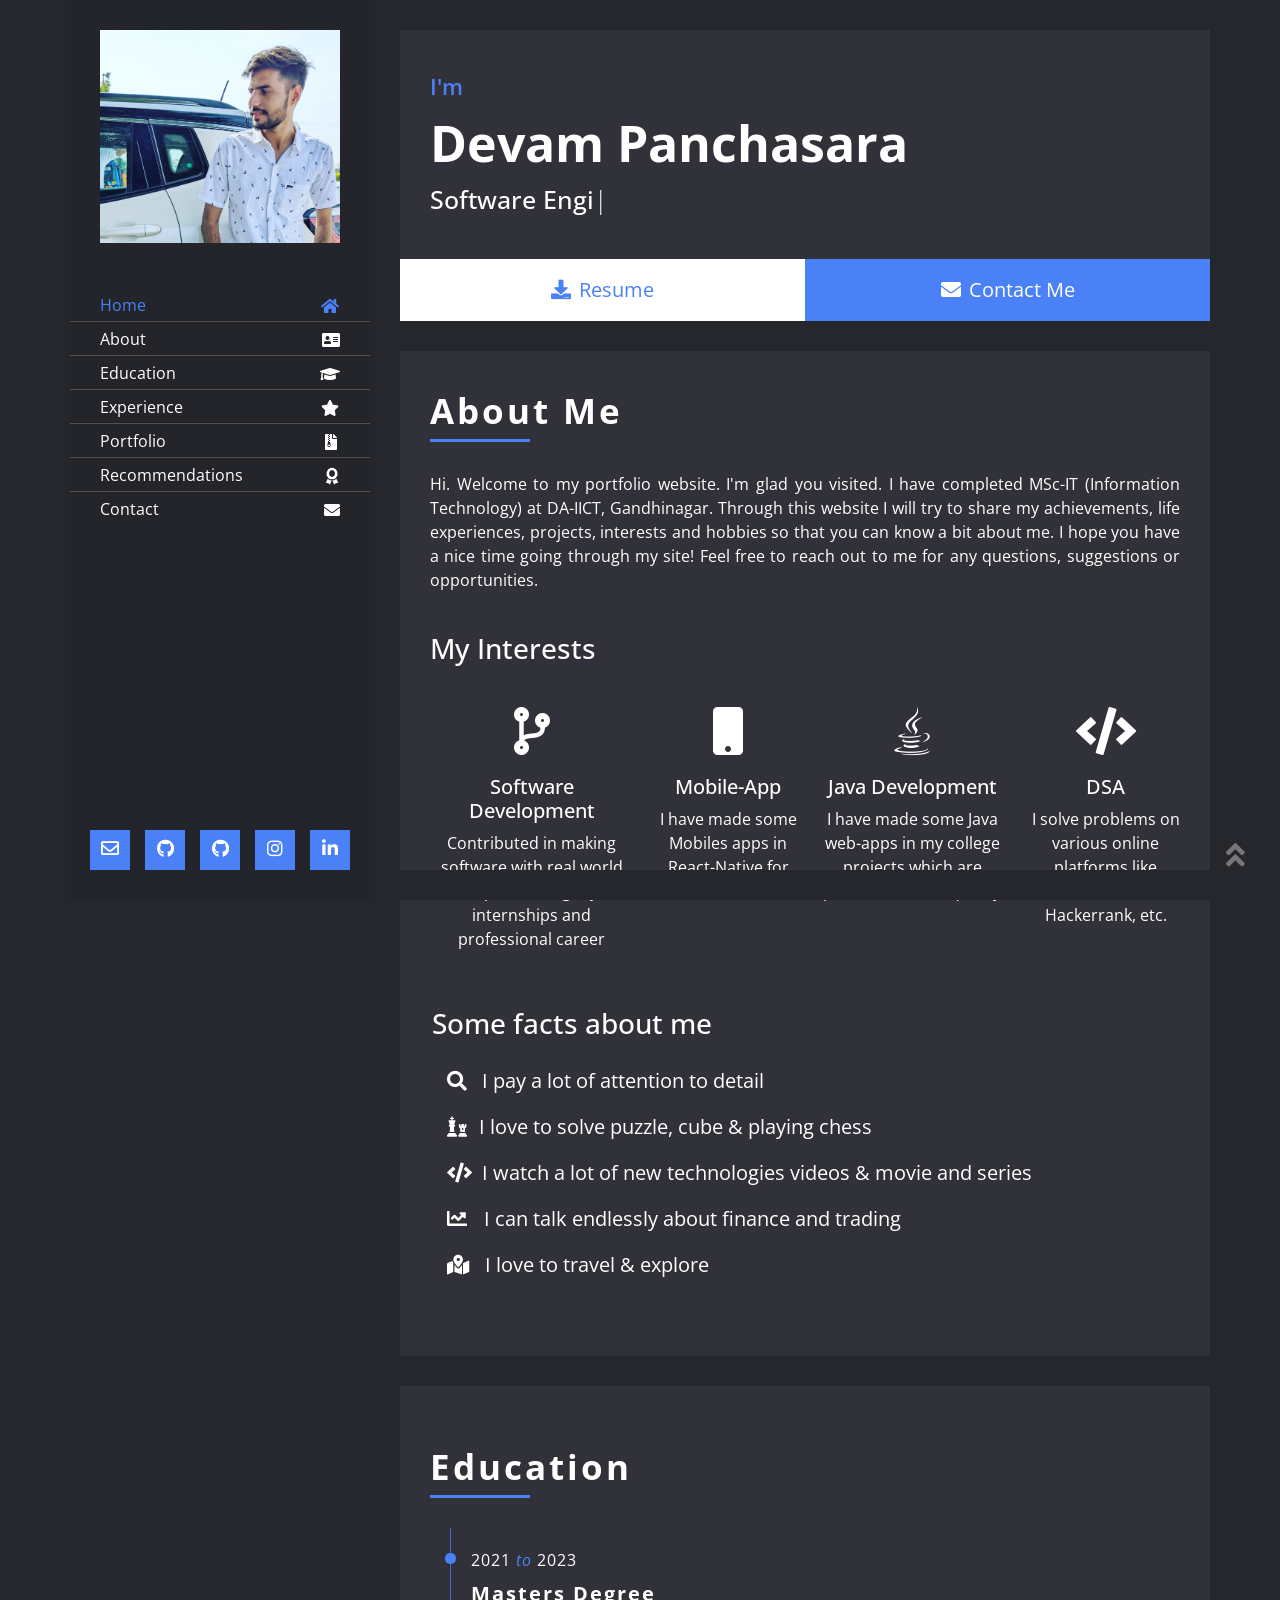
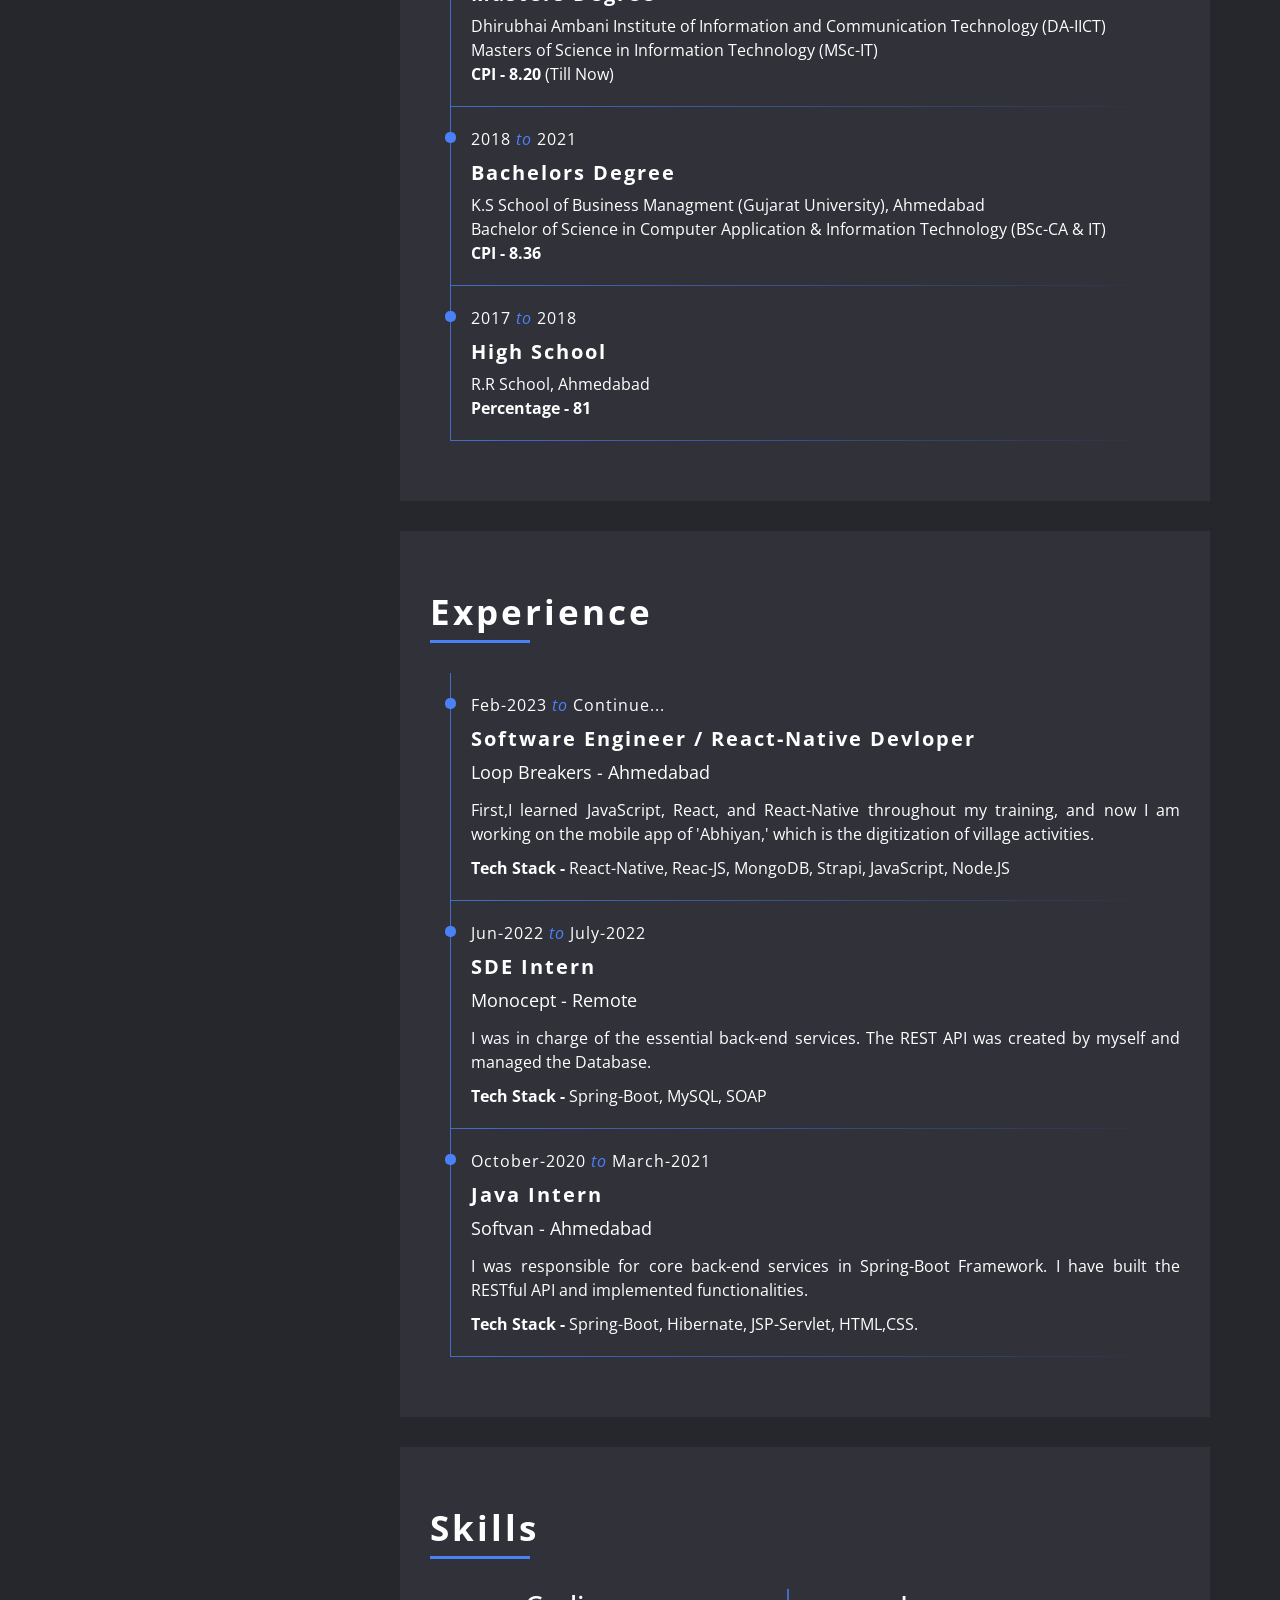
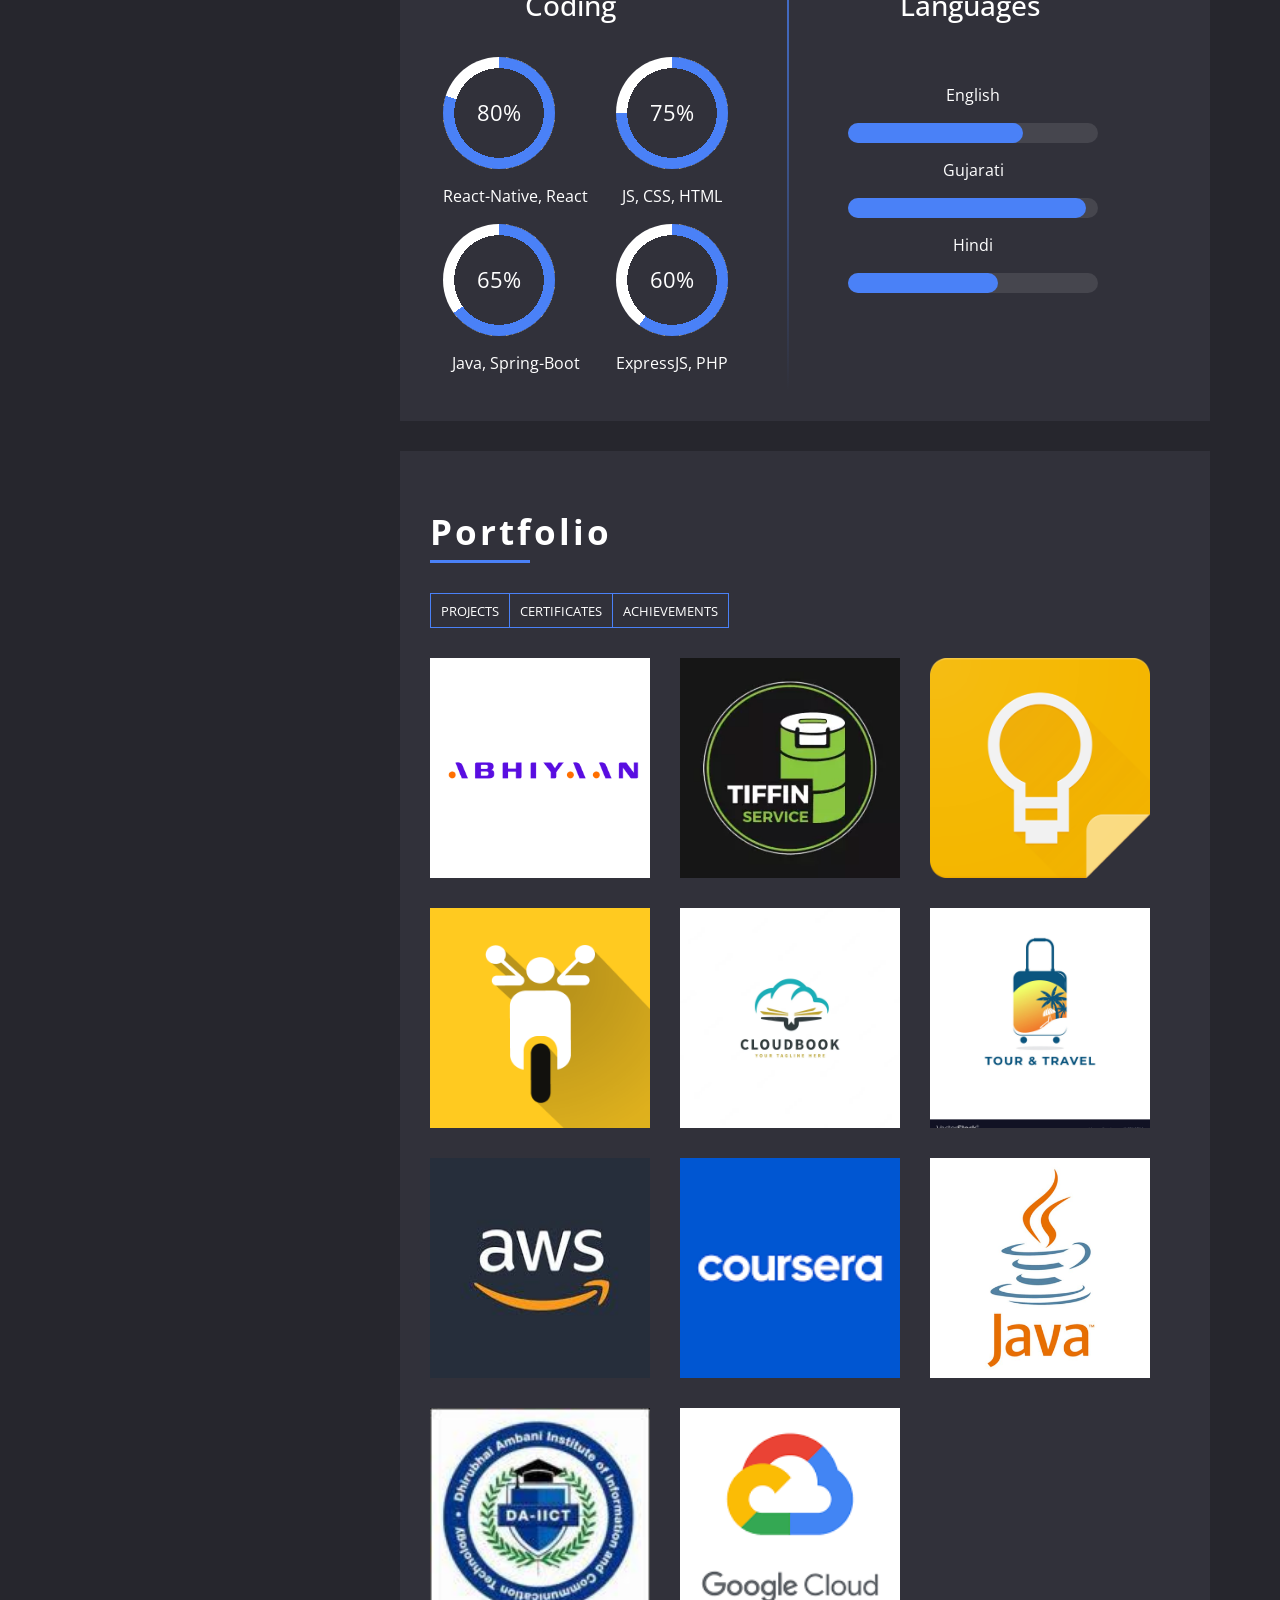
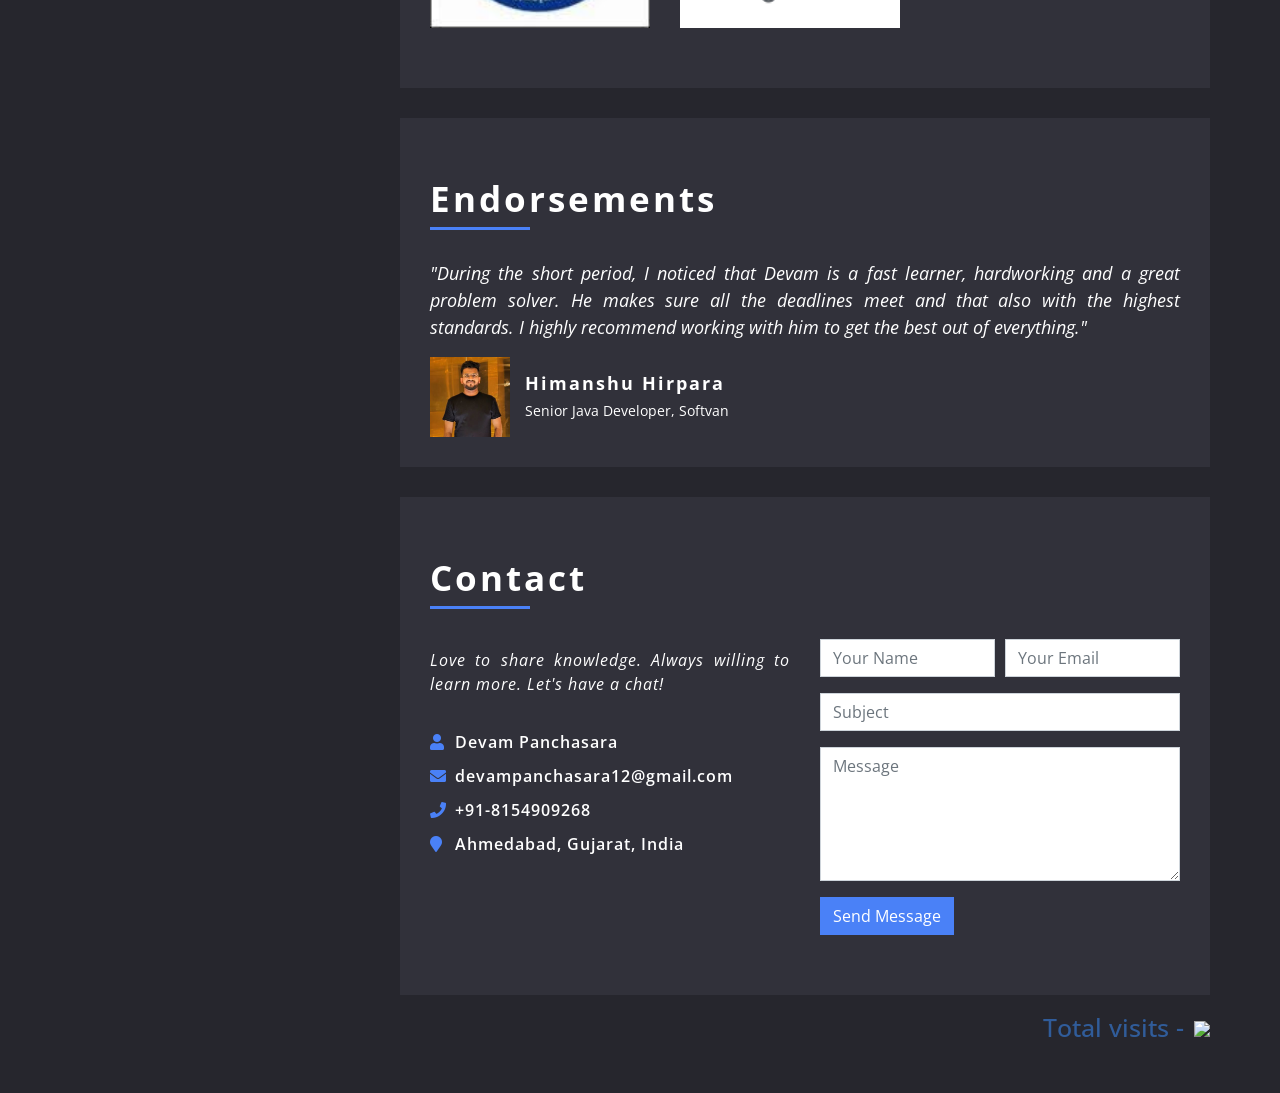
==== commit b1d0df31: "Update index.html" ====
--- a/index.html
+++ b/index.html
@@ -22,7 +22,7 @@
         <div class="wrapper">
             <div class="sidebar">
                 <div class="sidebar-header">
-                    <!-- <img src="img/profile.jpg" alt="Image"> -->
+                    <img src="img/profile.jpg" alt="Image">
                 </div>
                 <div class="sidebar-content">
                     <nav class="navbar navbar-expand-md bg-dark navbar-dark">
@@ -58,6 +58,7 @@
                 </div>
                 <div class="sidebar-footer">
                     <a href="mailto:devampanchasara12@gmail.com"><i class="far fa-envelope"></i></a>
+                    <a href="http://www.github.com/devam12" target="_blank"><i class="fab fa-github"></i></a>
                     <a href="http://www.github.com/DevamPanchasara" target="_blank"><i class="fab fa-github"></i></a>
                     <a href="http://www.instagram.com/devam_dz" target="_blank"><i class="fab fa-instagram"></i></a>
                     <a href="https://www.linkedin.com/in/devam-panchasara" target="_blank"><i class="fab fa-linkedin-in"></i></a>
@@ -362,21 +363,22 @@
                                 <div class="portfolio-wrap">
                                     <figure>
                                         <img src="img/iNoteBook.png" class="img-fluid" alt="">
+                                        <a href="https://github.com/devam12/iNoteBook---React" target="_blank" class="link-details" title="More Details"><i class="fab fa-github"></i></a>
+                                        <a class="portfolio-title">iNoteBook<span>Like Google Keep - Website</span></a>
+                                    </figure>
+                                </div>
+                            </div>
+
+                            <div class="col-lg-4 col-md-6 portfolio-item projects">
+                                <div class="portfolio-wrap">
+                                    <figure>
+                                        <img src="img/BookBike.png" class="img-fluid" alt="">
                                         <a href="https://github.com/devam12/Book-Bike---ExpressJS" target="_blank" class="link-details" title="More Details"><i class="fab fa-github"></i></a>
-                                        <a class="portfolio-title">iNoteBook<span>Like Google Keep - Website</span></a>
-                                    </figure>
-                                </div>
-                            </div>
-
-                            <div class="col-lg-4 col-md-6 portfolio-item projects">
-                                <div class="portfolio-wrap">
-                                    <figure>
-                                        <img src="img/BookBike.png" class="img-fluid" alt="">
-                                        <a href="https://github.com/devam12/iNoteBook---React" target="_blank" class="link-details" title="More Details"><i class="fab fa-github"></i></a>
                                         <a class="portfolio-title">Book Bike<span>Website</span></a>
                                     </figure>
                                 </div>
                             </div>
+                            
 
                             <div class="col-lg-4 col-md-6 portfolio-item projects">
                                 <div class="portfolio-wrap">
@@ -402,20 +404,8 @@
                                 <div class="portfolio-wrap">
                                     <figure>
                                         <img src="img/AWS.jpg" class="img-fluid" alt="">
-                                        <a href="https://drive.google.com/file/d/10UD6Wq6Qt8n9U_2kc1x-lgdqXuQcMYuQ/view?usp=sharing" target="_blank" class="link-details" title="More Details"><i class="fa fa-link"></i></a>
+                                        <a href="https://drive.google.com/file/d/1UXf60YnHUE7tEKWvGBi8vPtFDWIivmHx/view?usp=sharing" target="_blank" class="link-details" title="More Details"><i class="fa fa-link"></i></a>
                                         <a class="portfolio-title">AWS Builder online Series<span>Training</span></a>
-                                    </figure>
-                                </div>
-                            </div>
-
-                            
-
-                            <div class="col-lg-4 col-md-6 portfolio-item certificates">
-                                <div class="portfolio-wrap">
-                                    <figure>
-                                        <img src="img/ISRO.png" class="img-fluid" alt="">
-                                        <a href="https://drive.google.com/file/d/15biPvxapBgGVRpweHAXJRO3W5WO0y1SC/view?usp=sharing" target="_blank" class="link-details" title="More Details"><i class="fa fa-link"></i></a>
-                                        <a class="portfolio-title">ISRO Python Courses<span>Training</span></a>
                                     </figure>
                                 </div>
                             </div>
@@ -444,7 +434,7 @@
                                 <div class="portfolio-wrap">
                                     <figure>
                                         <img src="img/DAIICT.jpg" class="img-fluid" alt="">
-                                        <a href="https://drive.google.com/file/d/1BxDfjXyy2Go_BWiwOOyp2kPt56co7aXy/view?usp=sharing" target="_blank" class="link-details" title="More Details"><i class="fa fa-link"></i></a>
+                                        <a href="https://drive.google.com/file/d/15Z6SDimLfQAj_dkvXiiLMzLka0VtJ6KX/view" target="_blank" class="link-details" title="More Details"><i class="fa fa-link"></i></a>
                                         <a class="portfolio-title">Winter Code 4.0<span>Student Club, DA-IICT</span></a>
                                     </figure>
                                 </div>
@@ -514,6 +504,7 @@
                             </div>
                             <div class="social-mobile">
                                 <a href="mailto:devampanchasara12@gmail.com"><i class="far fa-envelope"></i></a>
+                                <a href="http://www.github.com/devam12" target="_blank"><i class="fab fa-github"></i></a>
                                 <a href="http://www.github.com/DevamPanchasara" target="_blank"><i class="fab fa-github"></i></a>
                                 <a href="http://www.instagram.com/devam_dz" target="_blank"><i class="fab fa-instagram"></i></a>
                                 <a href="http://www.linkedin.com/in/devam-panchasara" target="_blank"><i class="fab fa-linkedin-in"></i></a>
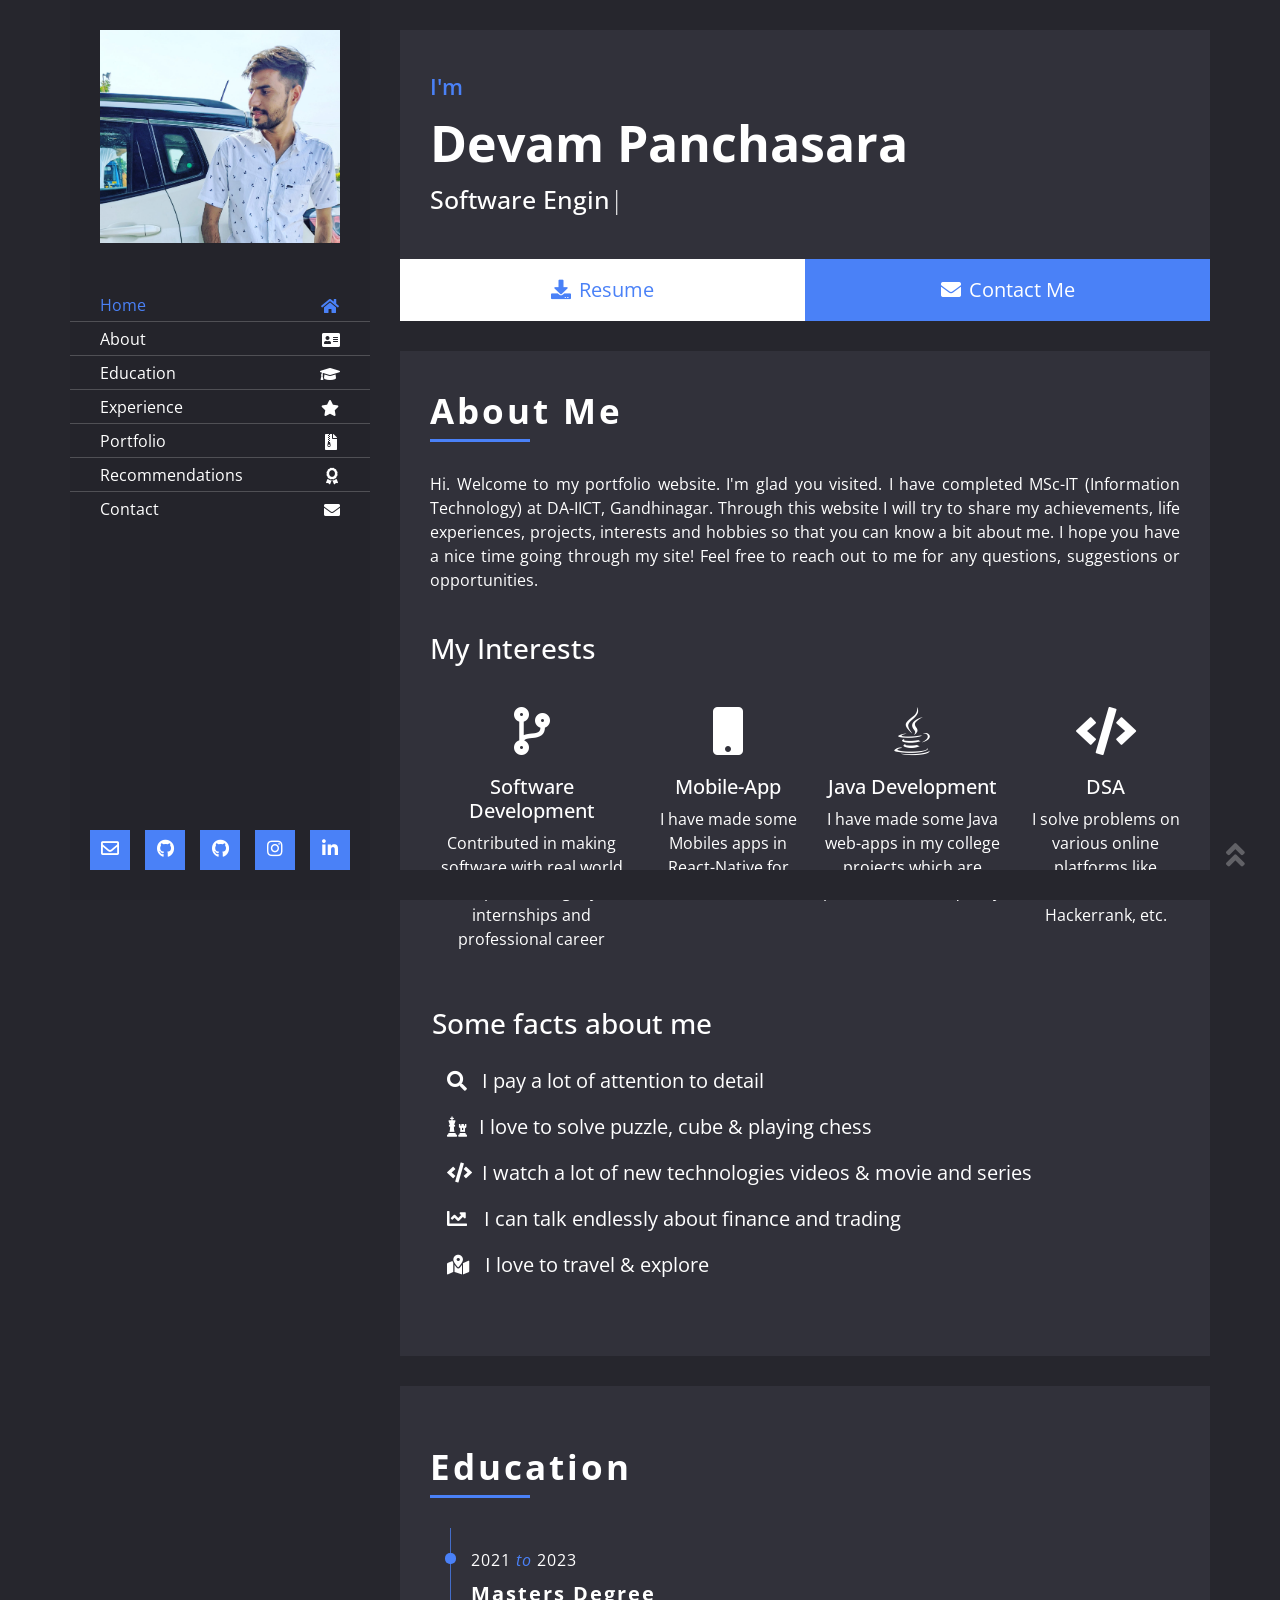
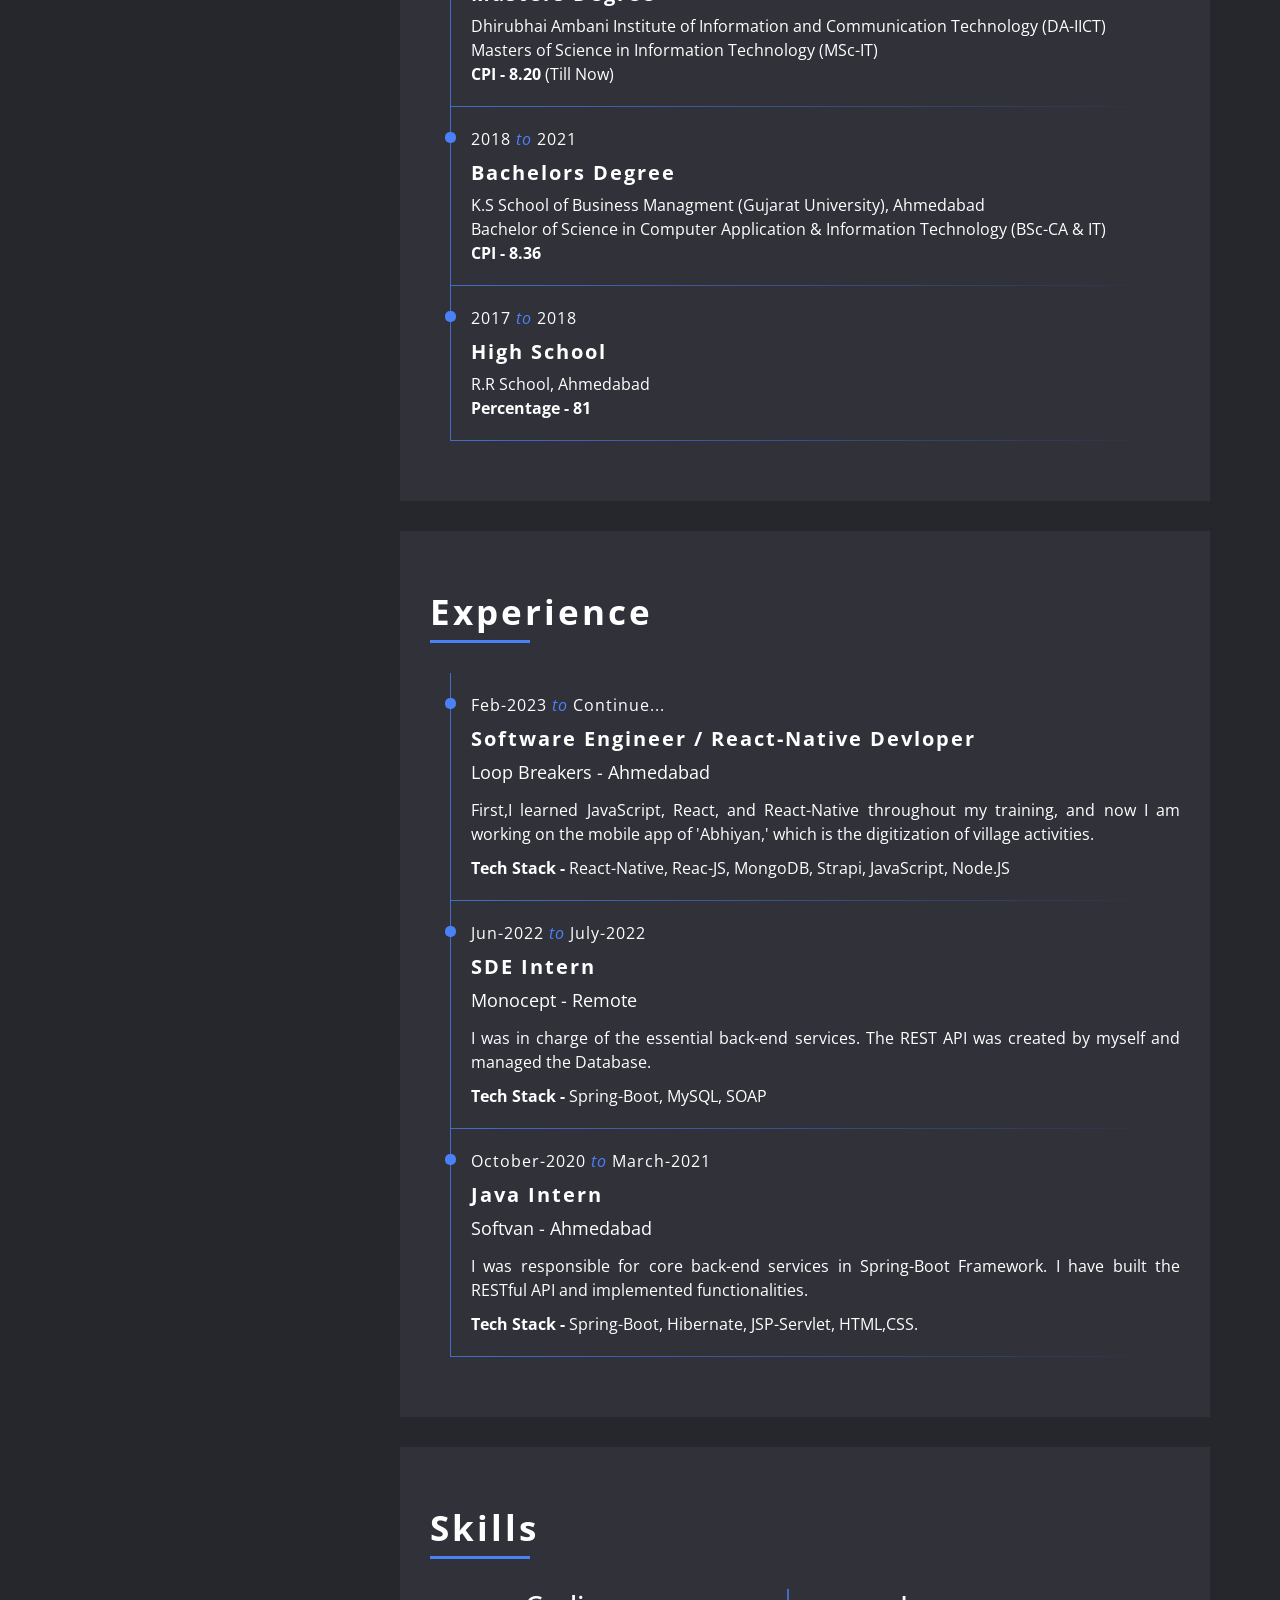
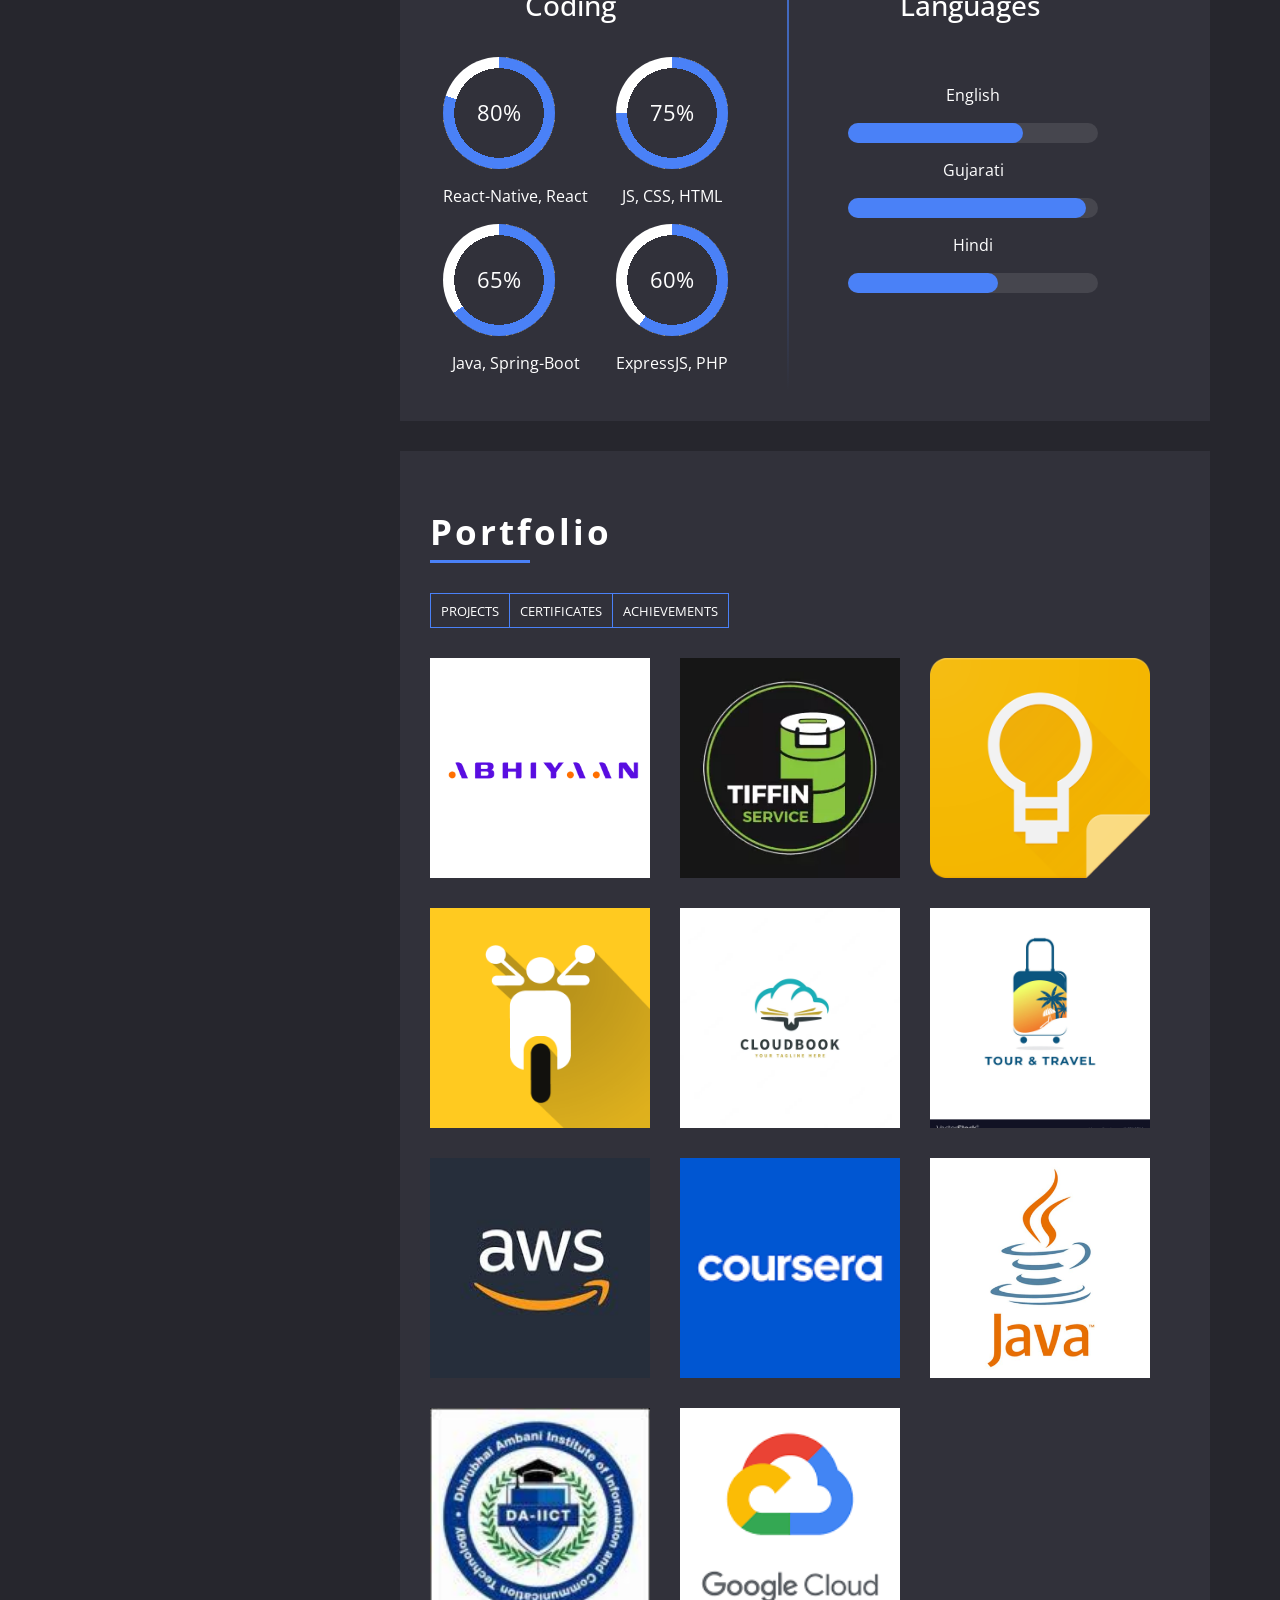
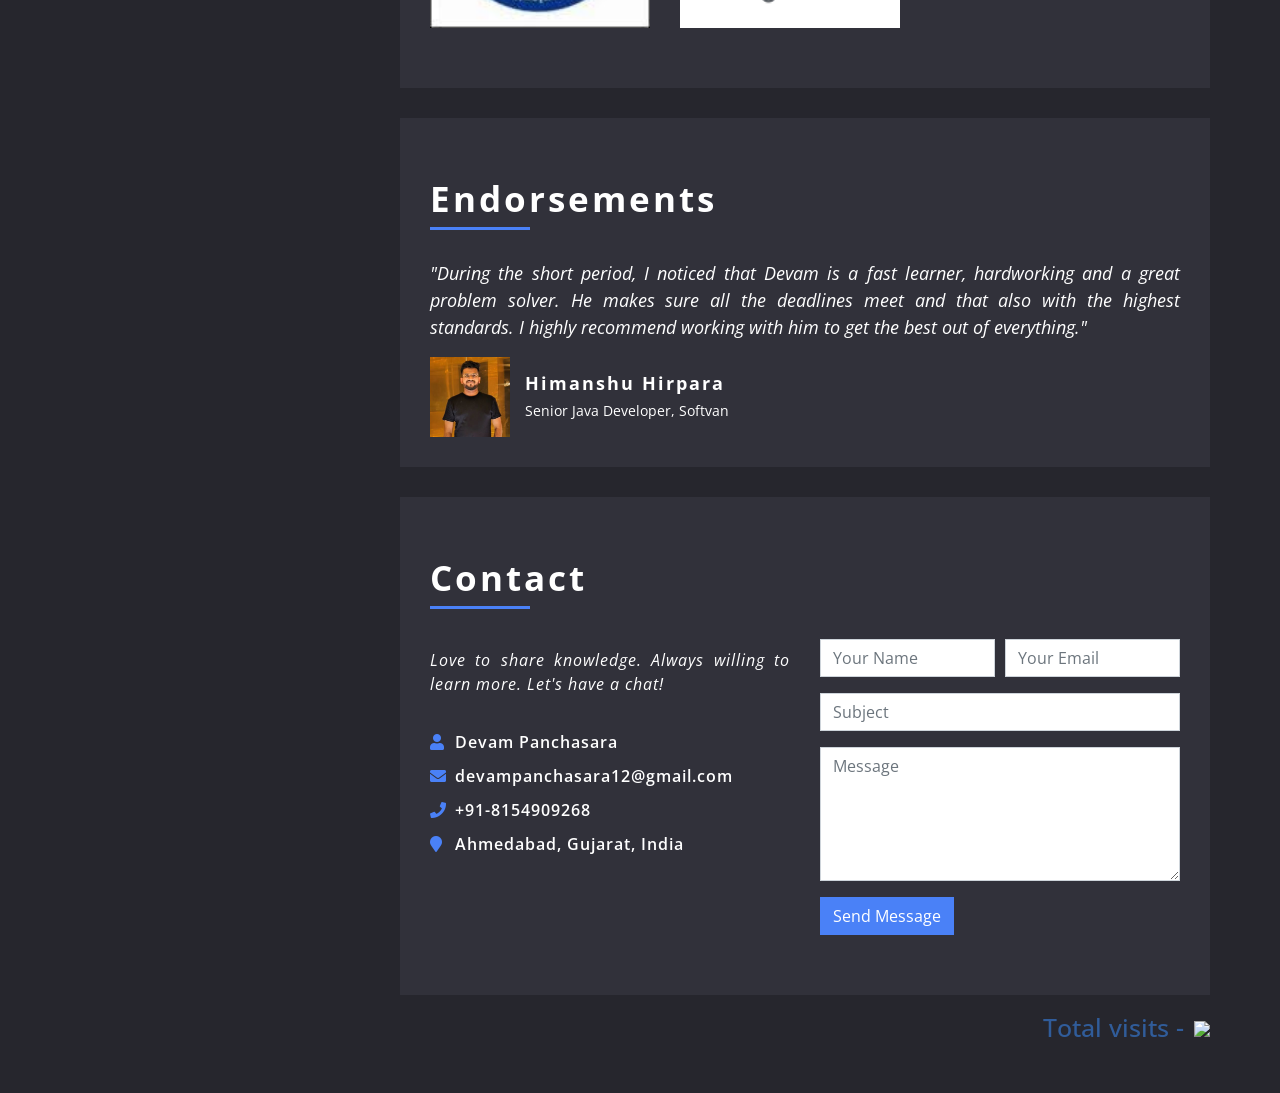
==== commit 934afd31: "Update index.html" ====
--- a/index.html
+++ b/index.html
@@ -79,7 +79,7 @@
                 <!-- Large Button Start -->
                 <div class="large-btn">
                     <div class="content-inner">
-                        <a class="btn" href="https://drive.google.com/file/d/1iCXajoNjBGyV-9-AcT7wZm0074PVZI7Z/view?usp=sharing" target="_blank"><i class="fa fa-download"></i>Resume</a>
+                        <a class="btn" href="https://drive.google.com/file/d/1xHRWUD5s9u33IehqjoNZcPxdr2EPIoG3/view?usp=sharing" target="_blank"><i class="fa fa-download"></i>Resume</a>
                         <a class="btn" href="#contact"><i class="fa fa-envelope"></i>Contact Me</a>
                     </div>
                 </div>
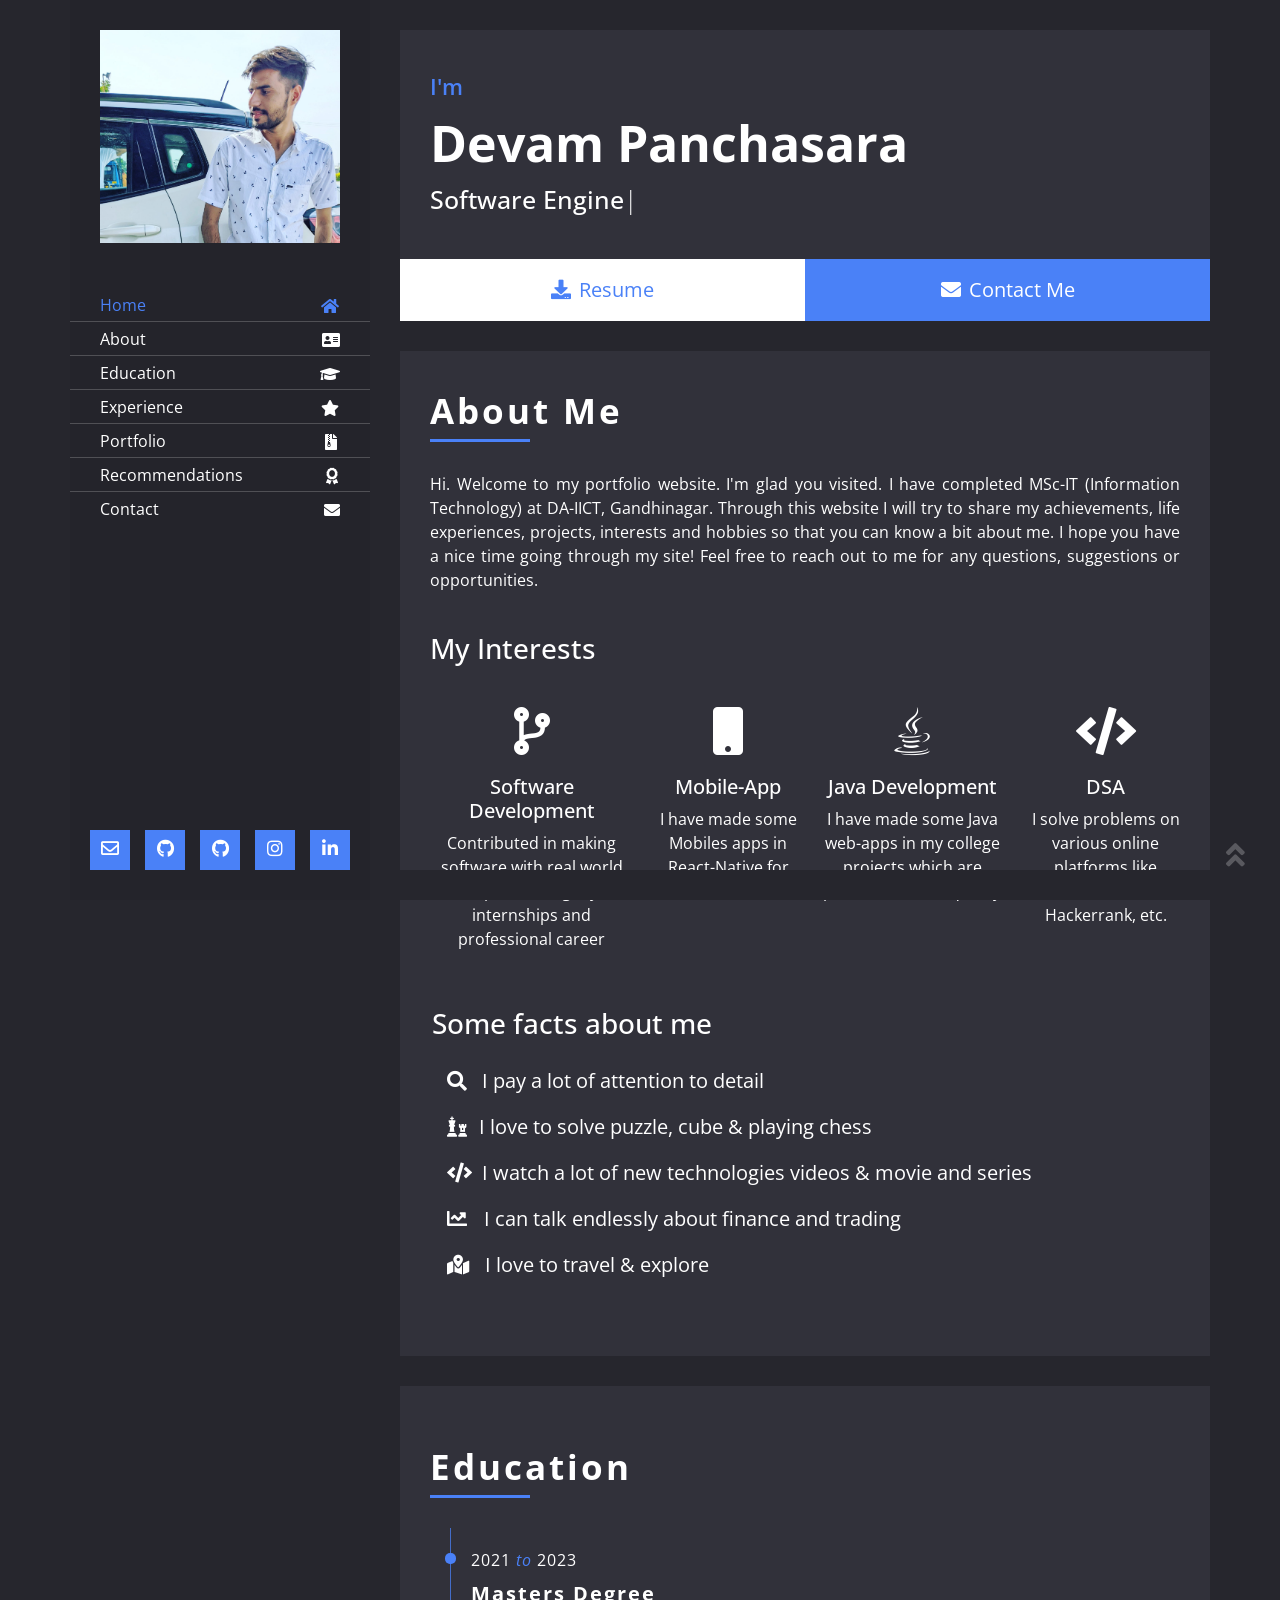
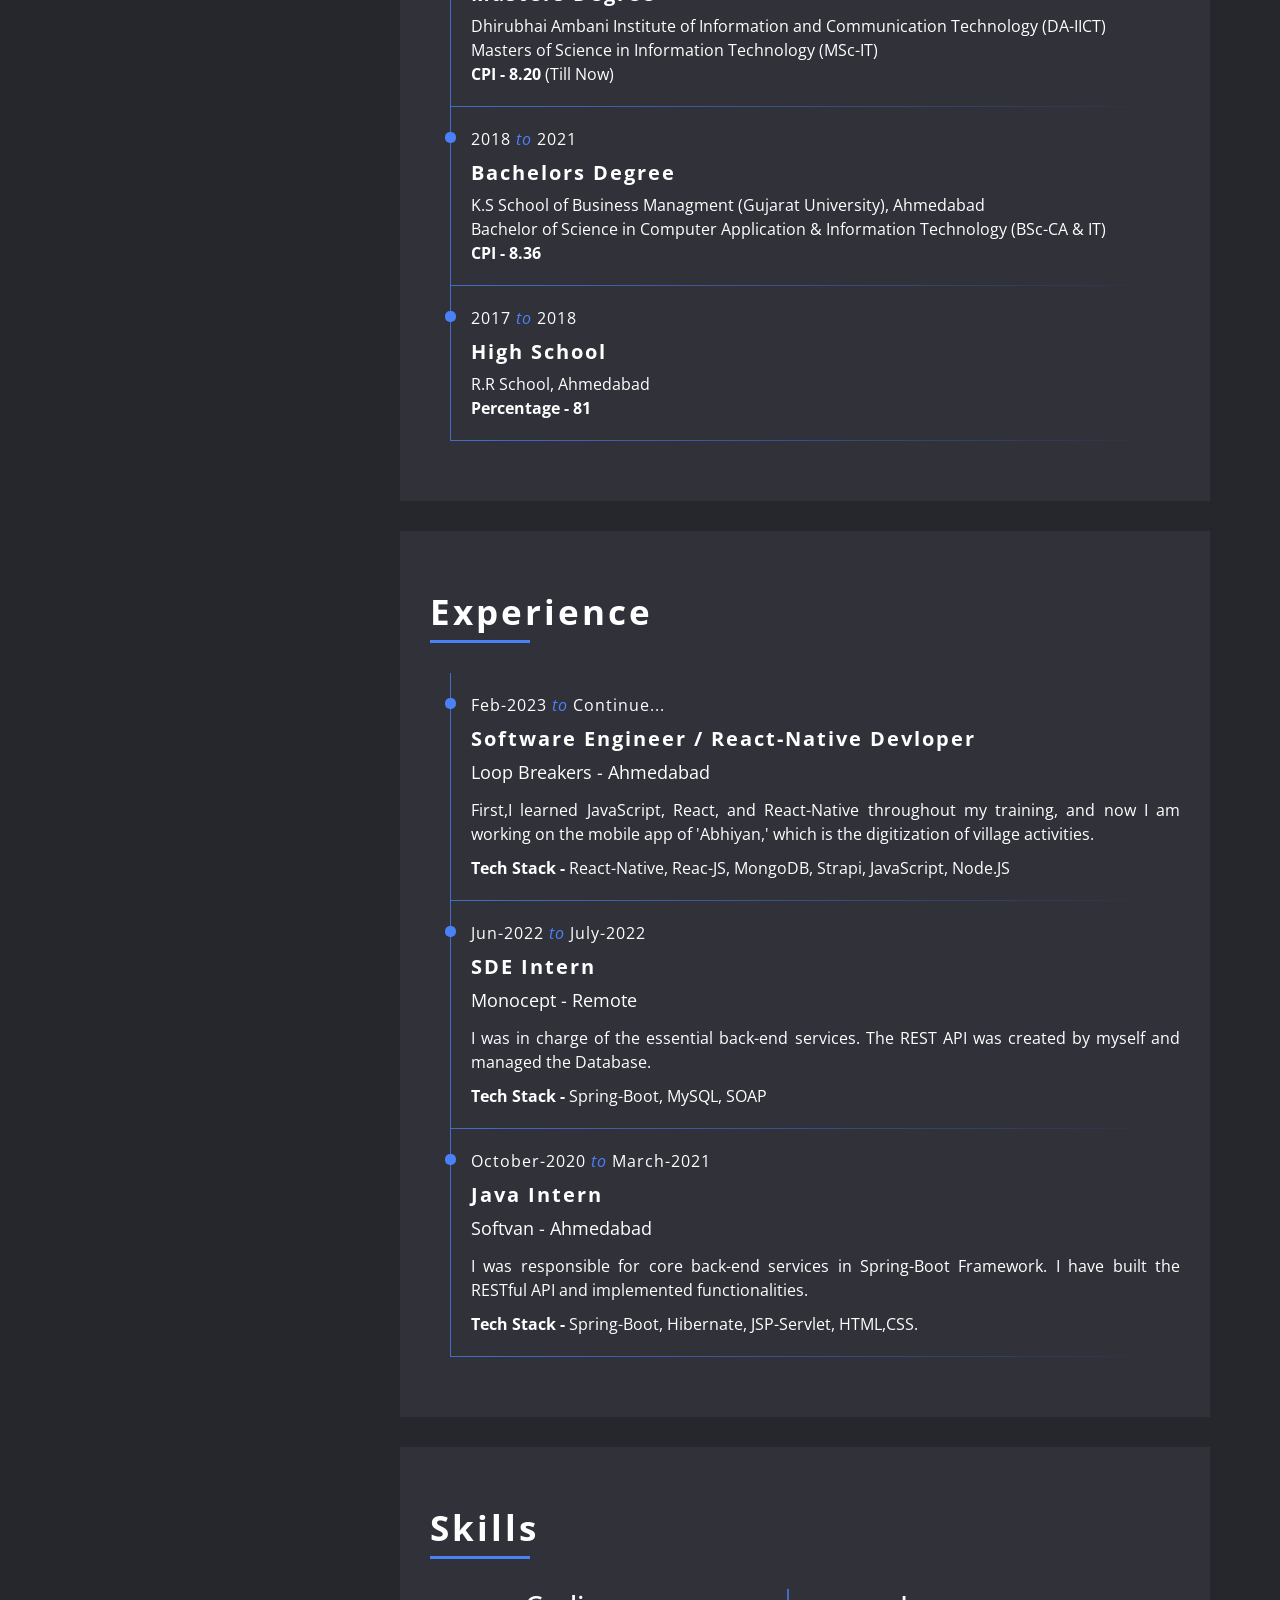
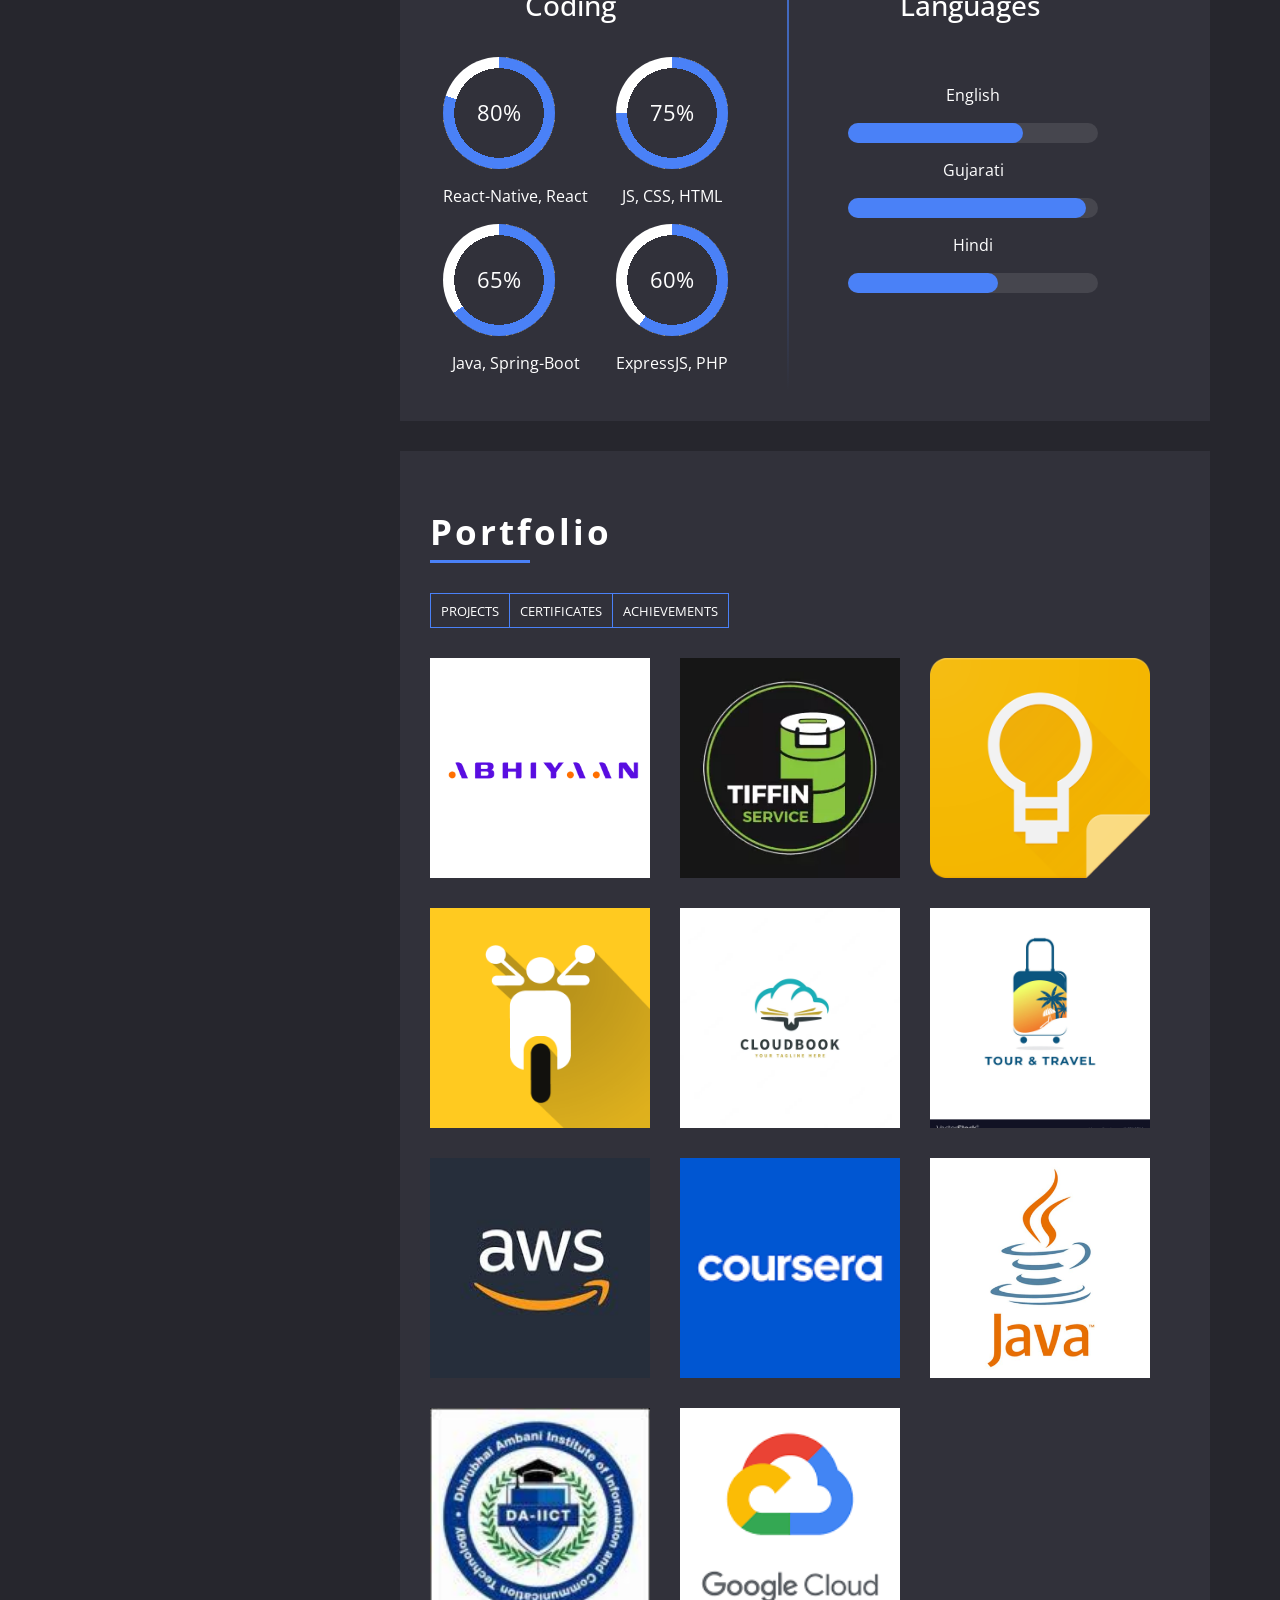
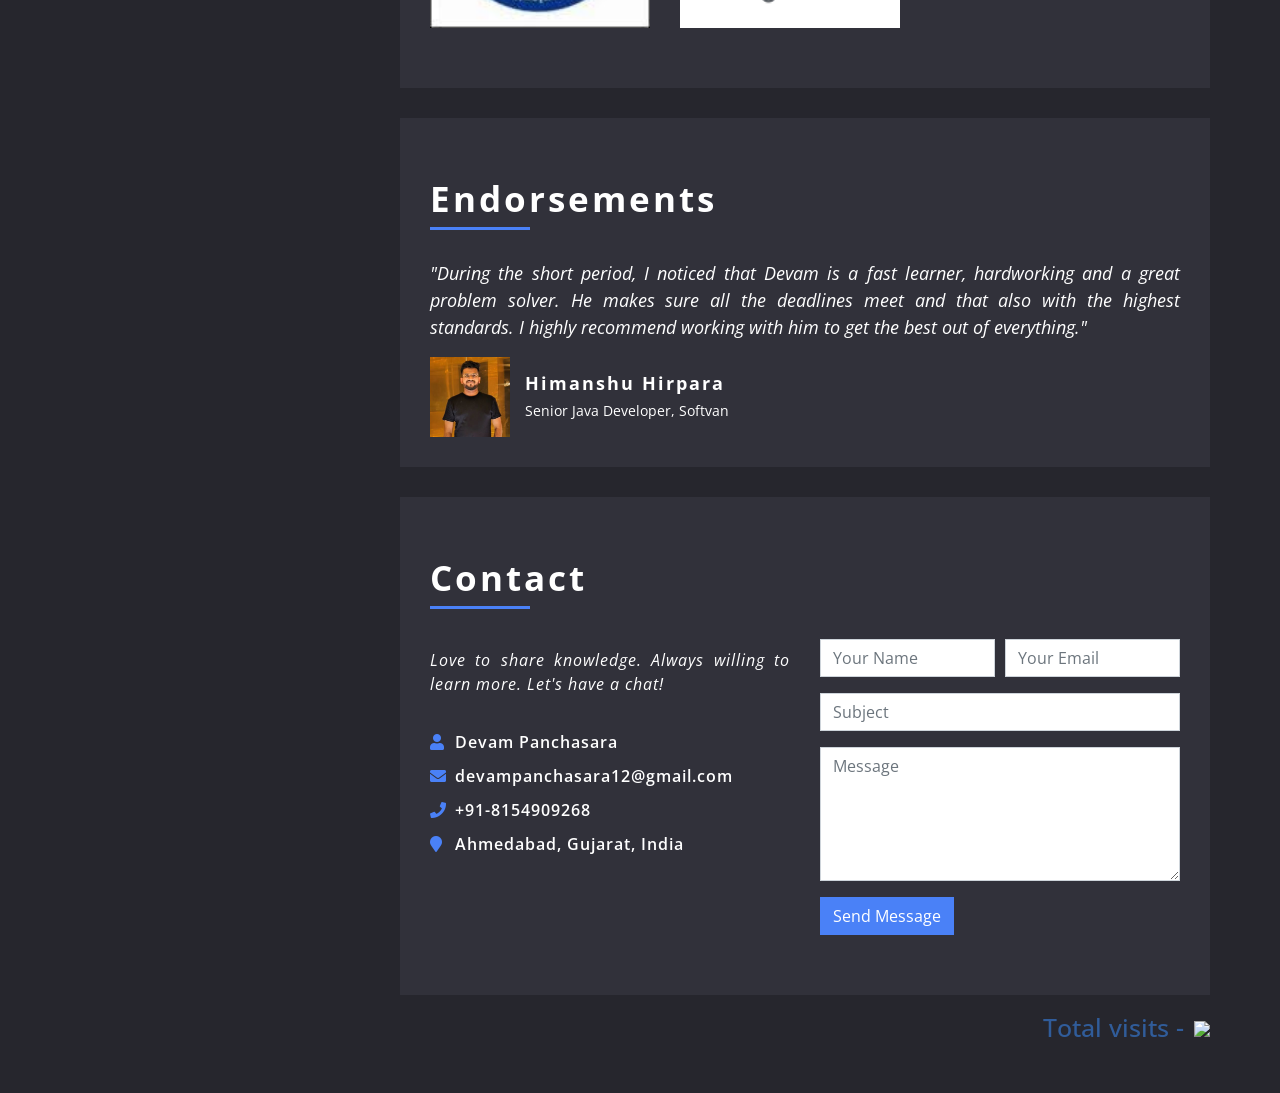
==== commit 1be51f17: "Add App URL" ====
--- a/index.html
+++ b/index.html
@@ -340,7 +340,7 @@
                                 <div class="portfolio-wrap">
                                     <figure>
                                         <img src="img/Abhiyaan.png" class="img-fluid" alt="">
-                                        <a href="https://github.com/abhiyaan-app" target="_blank" class="link-details" title="More Details"><i class="fab fa-github"></i></a>
+                                        <a href="https://apps.apple.com/in/app/id6447796918" target="_blank" class="link-details" title="More Details"><i class="fab fa-github"></i></a>
                                         <a class="portfolio-title">ABHIYAAN <span>Mobile app</span></a>
                                     </figure>
                                 </div>
